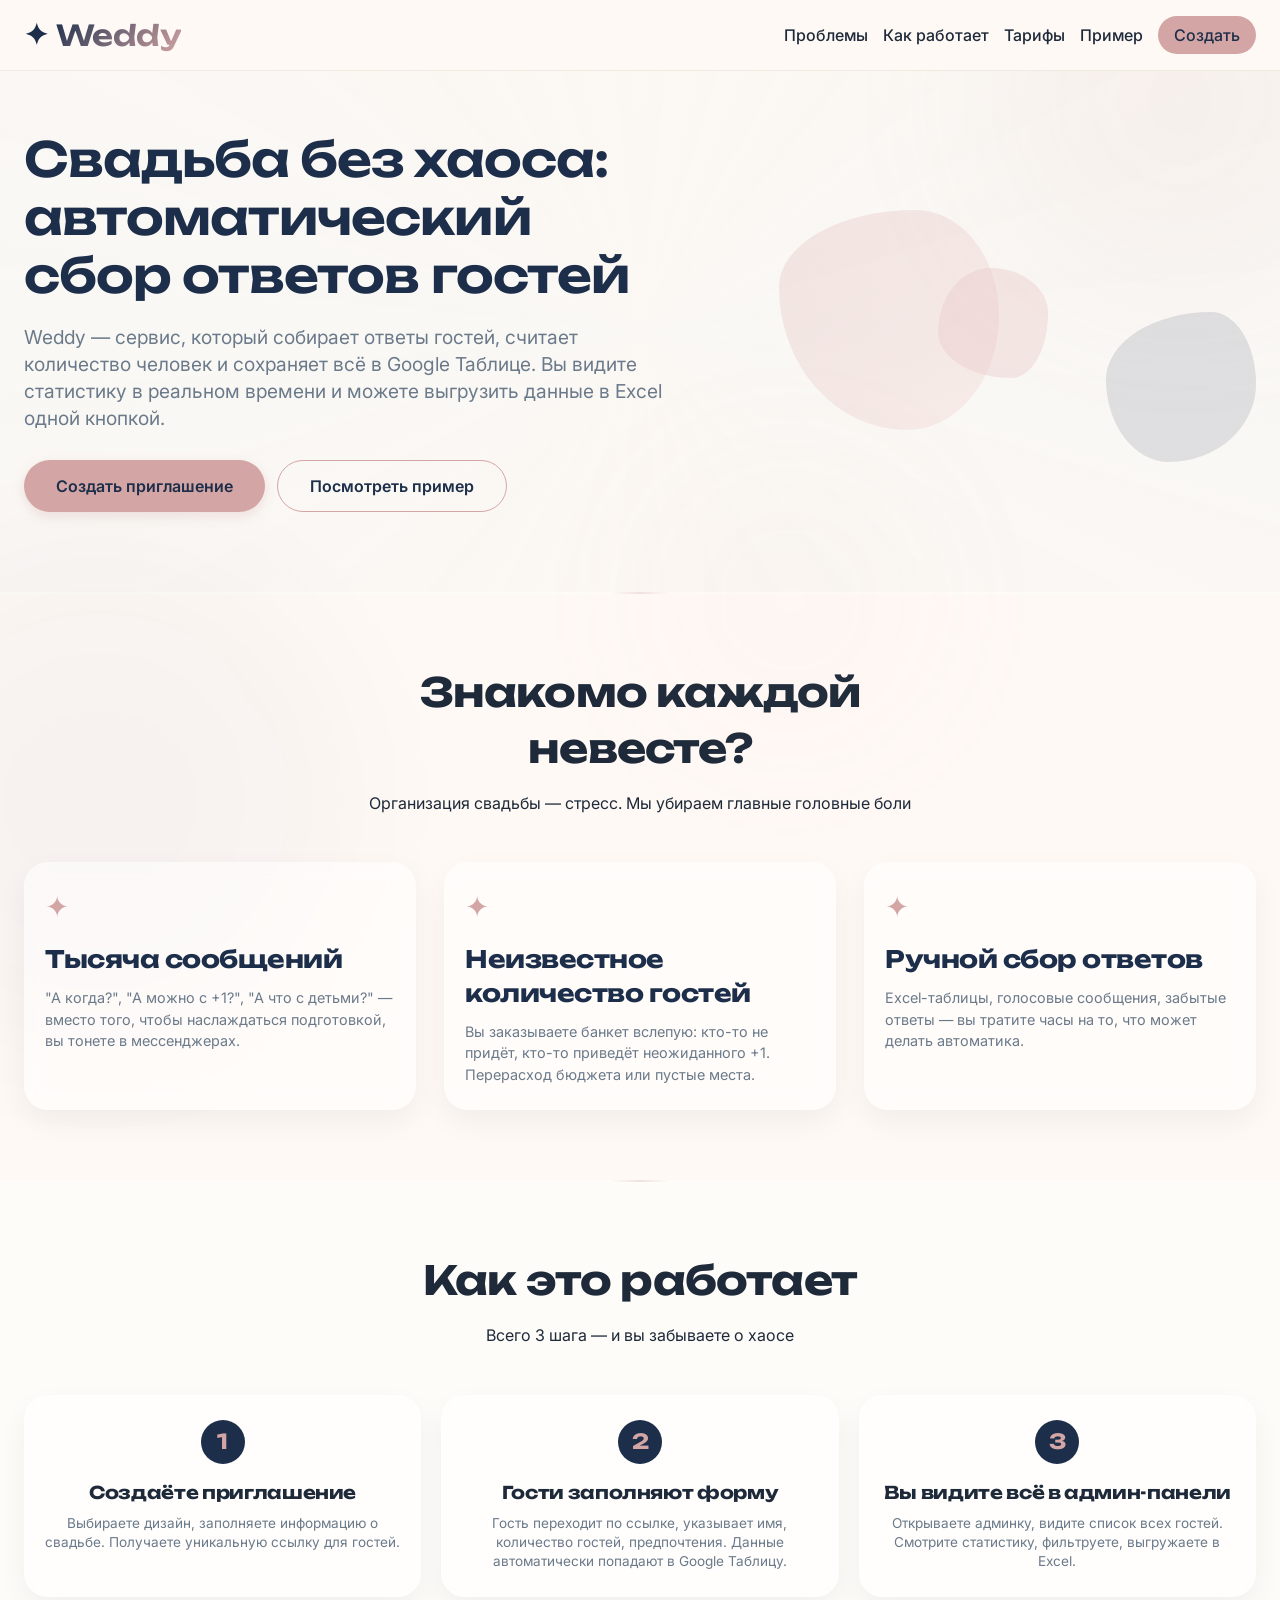
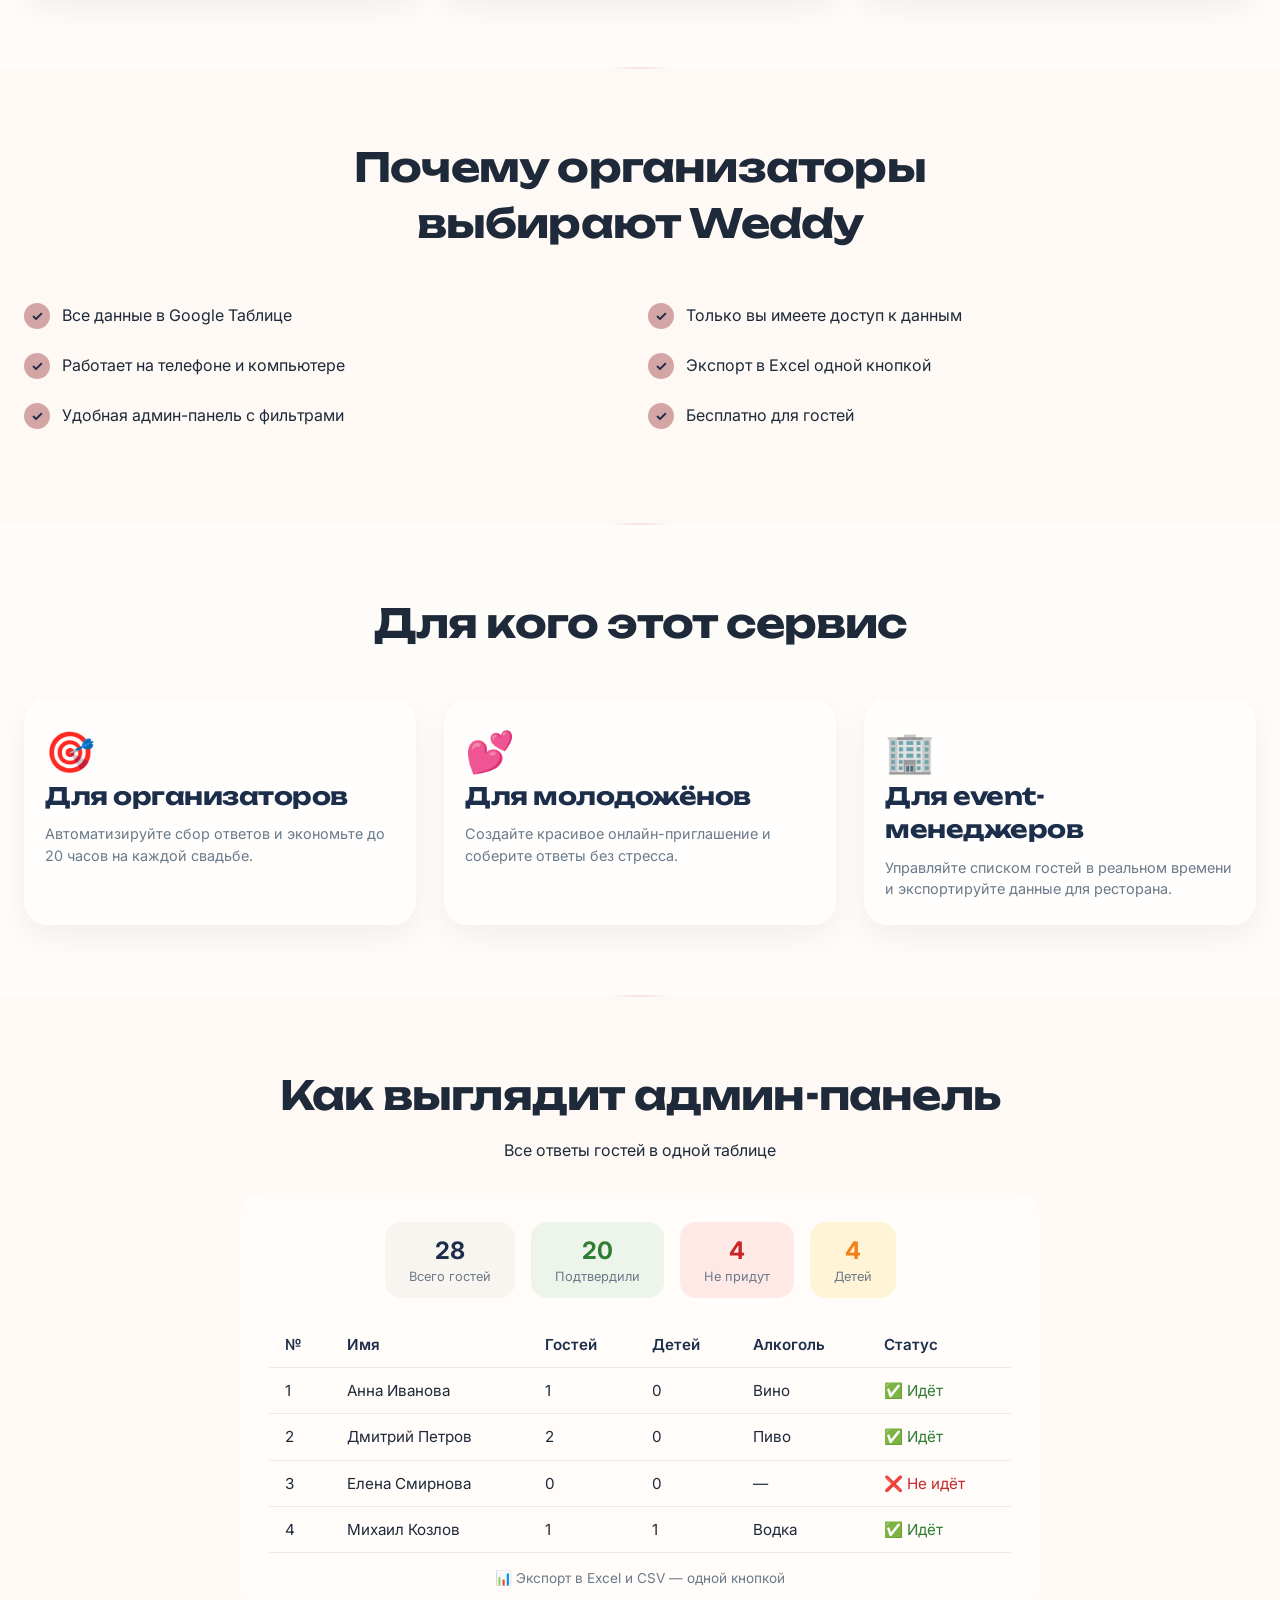
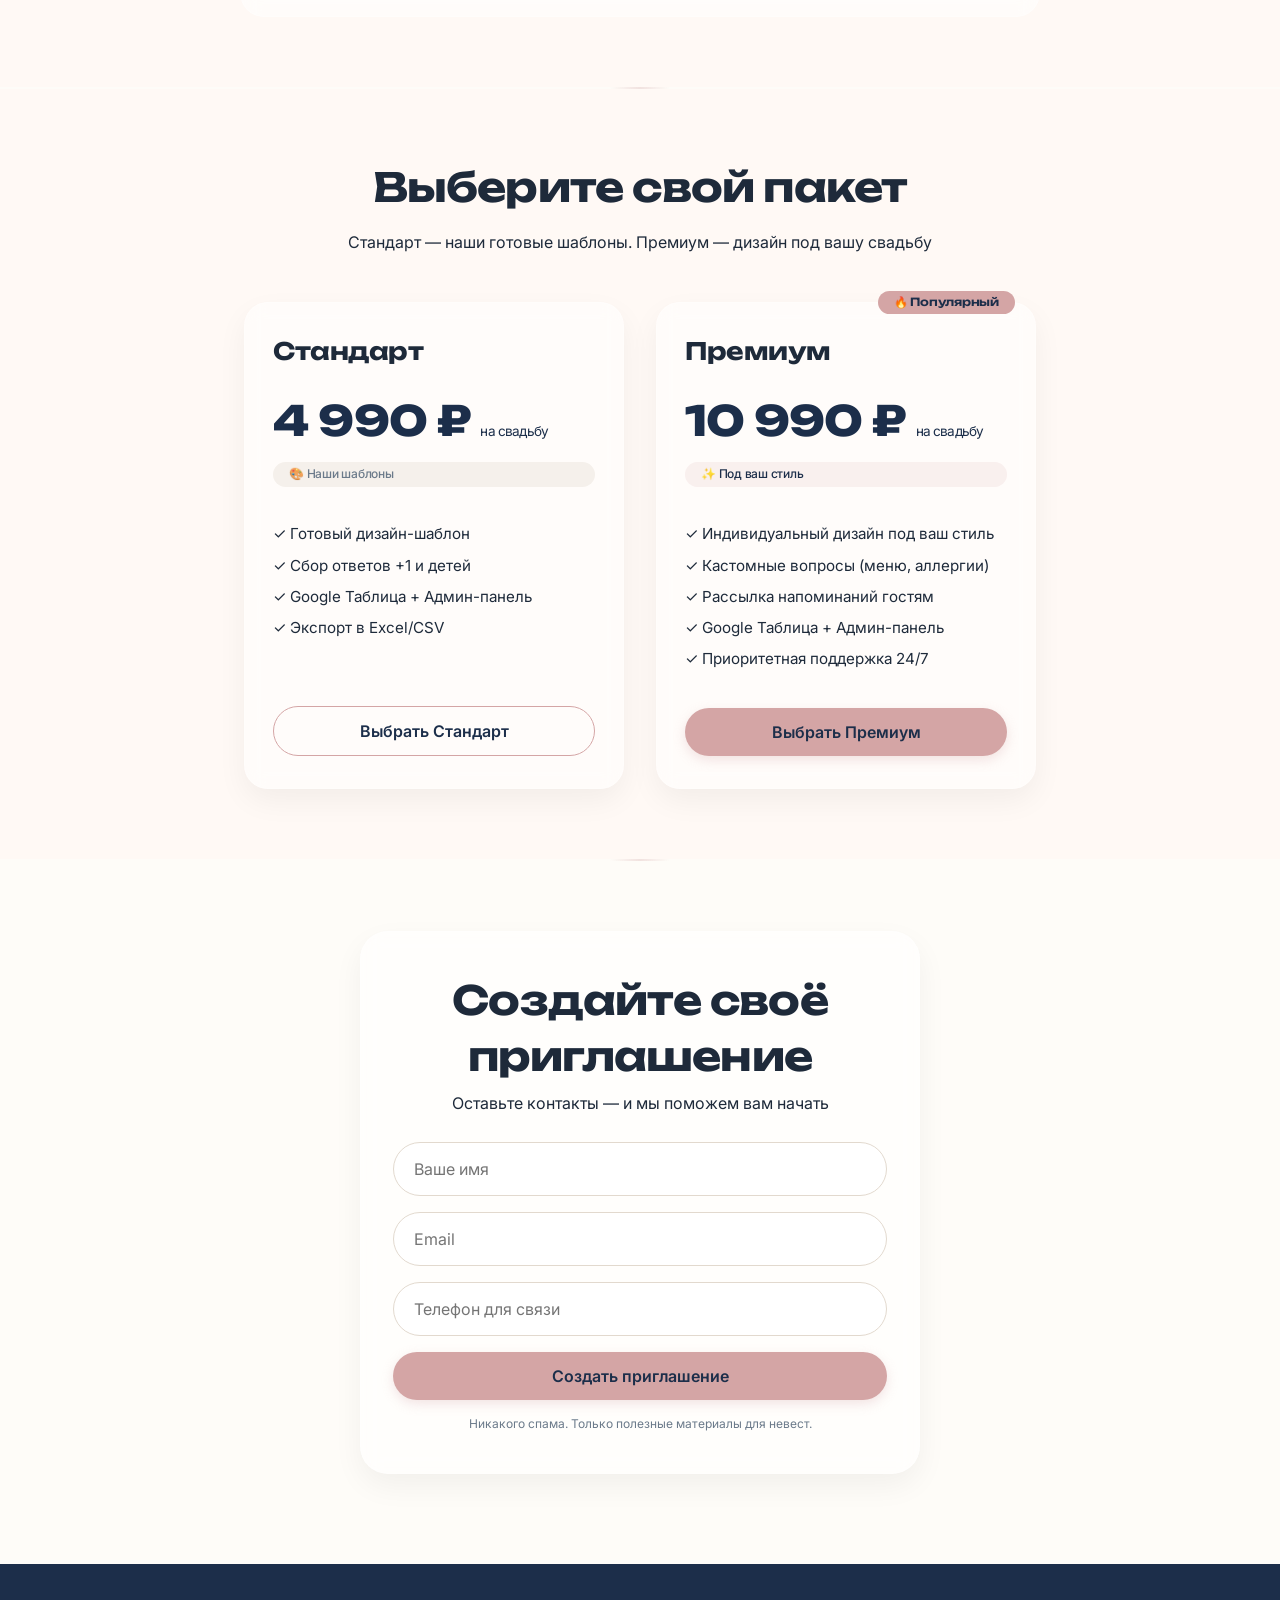
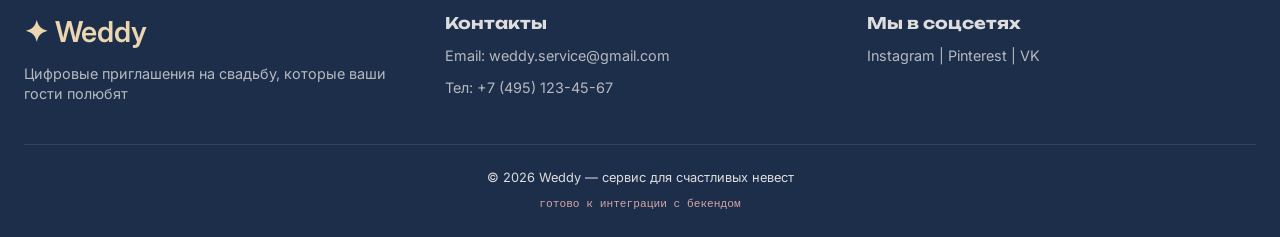
==== index.html @ e75d22e0 "Полное обновление: дизайн с эффектом стекла, акцентные пятна, анимированный градиент, разделители, п" ====
<!DOCTYPE html>
<html lang="ru">
<head>
    <meta charset="UTF-8">
    <meta name="viewport" content="width=device-width, initial-scale=1.0, viewport-fit=cover">
    <title>Weddy — цифровые приглашения на свадьбу</title>
    <link href="https://fonts.googleapis.com/css2?family=Inter:opsz,wght@14..32,300;14..32,400;14..32,500;14..32,600;14..32,700&family=Unbounded:wght@200;300;400;500;600;700&display=swap" rel="stylesheet">
    <link rel="stylesheet" href="css/style.css">
</head>
<body>

    <!-- Акцентные цветовые пятна -->
    <div class="blob blob-1"></div>
    <div class="blob blob-2"></div>
    <div class="blob blob-3"></div>

    <nav class="navbar">
        <div class="container nav-container">
            <div class="logo">
                <span class="logo-icon">✦</span>
                <span class="logo-text">Weddy</span>
            </div>
            <div class="nav-links">
                <a href="#problem">Проблемы</a>
                <a href="#how-it-works">Как работает</a>
                <a href="#pricing">Тарифы</a>
                <a href="invitation.html">Пример</a>
                <a href="#demo" class="btn-small">Создать</a>
            </div>
        </div>
    </nav>

    <main>
        <!-- Hero блок -->
        <section class="hero">
            <div class="container hero-container">
                <div class="hero-content">
                    <h1>Свадьба без хаоса:<br>автоматический сбор ответов гостей</h1>
                    <p class="hero-subtitle">Weddy — сервис, который собирает ответы гостей, считает количество человек и сохраняет всё в Google Таблице. Вы видите статистику в реальном времени и можете выгрузить данные в Excel одной кнопкой.</p>
                    <div class="hero-buttons">
                        <a href="#demo" class="btn btn-primary">Создать приглашение</a>
                        <a href="invitation.html" class="btn btn-outline">Посмотреть пример</a>
                    </div>
                </div>
                <div class="hero-graphic">
                    <div class="abstract-shape"></div>
                    <div class="abstract-shape2"></div>
                    <div class="abstract-shape3"></div>
                </div>
            </div>
        </section>

        <!-- Разделитель -->
        <div class="section-divider"></div>

        <!-- Проблема -->
        <section id="problem" class="section section-bg-light">
            <div class="container">
                <div class="section-header">
                    <h2>Знакомо каждой невесте?</h2>
                    <p>Организация свадьбы — стресс. Мы убираем главные головные боли</p>
                </div>
                <div class="grid-3">
                    <div class="pain-card glass">
                        <div class="pain-icon"></div>
                        <h3>Тысяча сообщений</h3>
                        <p>"А когда?", "А можно с +1?", "А что с детьми?" — вместо того, чтобы наслаждаться подготовкой, вы тонете в мессенджерах.</p>
                    </div>
                    <div class="pain-card glass">
                        <div class="pain-icon"></div>
                        <h3>Неизвестное количество гостей</h3>
                        <p>Вы заказываете банкет вслепую: кто-то не придёт, кто-то приведёт неожиданного +1. Перерасход бюджета или пустые места.</p>
                    </div>
                    <div class="pain-card glass">
                        <div class="pain-icon"></div>
                        <h3>Ручной сбор ответов</h3>
                        <p>Excel-таблицы, голосовые сообщения, забытые ответы — вы тратите часы на то, что может делать автоматика.</p>
                    </div>
                </div>
            </div>
        </section>

        <!-- Разделитель -->
        <div class="section-divider"></div>

        <!-- Как работает -->
        <section id="how-it-works" class="section">
            <div class="container">
                <div class="section-header">
                    <h2>Как это работает</h2>
                    <p>Всего 3 шага — и вы забываете о хаосе</p>
                </div>
                <div class="steps">
                    <div class="step-item glass">
                        <div class="step-number">1</div>
                        <h3>Создаёте приглашение</h3>
                        <p>Выбираете дизайн, заполняете информацию о свадьбе. Получаете уникальную ссылку для гостей.</p>
                    </div>
                    <div class="step-item glass">
                        <div class="step-number">2</div>
                        <h3>Гости заполняют форму</h3>
                        <p>Гость переходит по ссылке, указывает имя, количество гостей, предпочтения. Данные автоматически попадают в Google Таблицу.</p>
                    </div>
                    <div class="step-item glass">
                        <div class="step-number">3</div>
                        <h3>Вы видите всё в админ-панели</h3>
                        <p>Открываете админку, видите список всех гостей. Смотрите статистику, фильтруете, выгружаете в Excel.</p>
                    </div>
                </div>
            </div>
        </section>

        <!-- Разделитель -->
        <div class="section-divider"></div>

        <!-- Преимущества -->
        <section class="section section-bg-light">
            <div class="container">
                <div class="section-header">
                    <h2>Почему организаторы выбирают Weddy</h2>
                </div>
                <div class="features-grid">
                    <div class="feature"><span class="check">✓</span> Все данные в Google Таблице</div>
                    <div class="feature"><span class="check">✓</span> Только вы имеете доступ к данным</div>
                    <div class="feature"><span class="check">✓</span> Работает на телефоне и компьютере</div>
                    <div class="feature"><span class="check">✓</span> Экспорт в Excel одной кнопкой</div>
                    <div class="feature"><span class="check">✓</span> Удобная админ-панель с фильтрами</div>
                    <div class="feature"><span class="check">✓</span> Бесплатно для гостей</div>
                </div>
            </div>
        </section>

        <!-- Разделитель -->
        <div class="section-divider"></div>

        <!-- Для кого -->
        <section class="section">
            <div class="container">
                <div class="section-header">
                    <h2>Для кого этот сервис</h2>
                </div>
                <div class="grid-3">
                    <div class="pain-card glass">
                        <div class="pain-icon" style="font-size:2.5rem;">🎯</div>
                        <h3>Для организаторов</h3>
                        <p>Автоматизируйте сбор ответов и экономьте до 20 часов на каждой свадьбе.</p>
                    </div>
                    <div class="pain-card glass">
                        <div class="pain-icon" style="font-size:2.5rem;">💕</div>
                        <h3>Для молодожёнов</h3>
                        <p>Создайте красивое онлайн-приглашение и соберите ответы без стресса.</p>
                    </div>
                    <div class="pain-card glass">
                        <div class="pain-icon" style="font-size:2.5rem;">🏢</div>
                        <h3>Для event-менеджеров</h3>
                        <p>Управляйте списком гостей в реальном времени и экспортируйте данные для ресторана.</p>
                    </div>
                </div>
            </div>
        </section>

        <!-- Разделитель -->
        <div class="section-divider"></div>

        <!-- Пример админ-панели -->
        <section class="section section-bg-light">
            <div class="container" style="text-align: center;">
                <h2>Как выглядит админ-панель</h2>
                <p class="section-subtitle">Все ответы гостей в одной таблице</p>
                <div class="stats-preview glass">
                    <div style="display: flex; flex-wrap: wrap; gap: 16px; justify-content: center; margin-bottom: 24px;">
                        <div style="background: #F8F5F0; padding: 12px 24px; border-radius: 16px;">
                            <div style="font-size: 1.5rem; font-weight: 700; color: #1C2E4A;">28</div>
                            <div style="font-size: 0.8rem; color: #6B7A8A;">Всего гостей</div>
                        </div>
                        <div style="background: rgba(76, 175, 80, 0.1); padding: 12px 24px; border-radius: 16px;">
                            <div style="font-size: 1.5rem; font-weight: 700; color: #2E7D32;">20</div>
                            <div style="font-size: 0.8rem; color: #6B7A8A;">Подтвердили</div>
                        </div>
                        <div style="background: rgba(244, 67, 54, 0.1); padding: 12px 24px; border-radius: 16px;">
                            <div style="font-size: 1.5rem; font-weight: 700; color: #C62828;">4</div>
                            <div style="font-size: 0.8rem; color: #6B7A8A;">Не придут</div>
                        </div>
                        <div style="background: rgba(255, 193, 7, 0.15); padding: 12px 24px; border-radius: 16px;">
                            <div style="font-size: 1.5rem; font-weight: 700; color: #F57F17;">4</div>
                            <div style="font-size: 0.8rem; color: #6B7A8A;">Детей</div>
                        </div>
                    </div>
                    <table class="stats-table">
                        <thead>
                            <tr><th>№</th><th>Имя</th><th>Гостей</th><th>Детей</th><th>Алкоголь</th><th>Статус</th></tr>
                        </thead>
                        <tbody>
                            <tr><td>1</td><td>Анна Иванова</td><td>1</td><td>0</td><td>Вино</td><td style="color:#2E7D32;">✅ Идёт</td></tr>
                            <tr><td>2</td><td>Дмитрий Петров</td><td>2</td><td>0</td><td>Пиво</td><td style="color:#2E7D32;">✅ Идёт</td></tr>
                            <tr><td>3</td><td>Елена Смирнова</td><td>0</td><td>0</td><td>—</td><td style="color:#C62828;">❌ Не идёт</td></tr>
                            <tr><td>4</td><td>Михаил Козлов</td><td>1</td><td>1</td><td>Водка</td><td style="color:#2E7D32;">✅ Идёт</td></tr>
                        </tbody>
                    </table>
                    <div style="margin-top: 16px; font-size: 0.85rem; color: var(--text-muted);">
                        📊 Экспорт в Excel и CSV — одной кнопкой
                    </div>
                </div>
            </div>
        </section>

        <!-- Разделитель -->
        <div class="section-divider"></div>

        <!-- Цены -->
        <section id="pricing" class="section section-bg-light">
            <div class="container">
                <div class="section-header">
                    <h2>Выберите свой пакет</h2>
                    <p>Стандарт — наши готовые шаблоны. Премиум — дизайн под вашу свадьбу</p>
                </div>
                <div class="pricing-grid">
                    <div class="pricing-card glass">
                        <h3>Стандарт</h3>
                        <div class="price">4 990 ₽ <small>на свадьбу</small></div>
                        <div class="package-badge">🎨 Наши шаблоны</div>
                        <ul class="pricing-list">
                            <li>✓ Готовый дизайн-шаблон</li>
                            <li>✓ Сбор ответов +1 и детей</li>
                            <li>✓ Google Таблица + Админ-панель</li>
                            <li>✓ Экспорт в Excel/CSV</li>
                        </ul>
                        <button class="btn btn-outline w-100 demo-single">Выбрать Стандарт</button>
                    </div>
                    <div class="pricing-card popular glass">
                        <div class="popular-badge">🔥 Популярный</div>
                        <h3>Премиум</h3>
                        <div class="price">10 990 ₽ <small>на свадьбу</small></div>
                        <div class="package-badge">✨ Под ваш стиль</div>
                        <ul class="pricing-list">
                            <li>✓ Индивидуальный дизайн под ваш стиль</li>
                            <li>✓ Кастомные вопросы (меню, аллергии)</li>
                            <li>✓ Рассылка напоминаний гостям</li>
                            <li>✓ Google Таблица + Админ-панель</li>
                            <li>✓ Приоритетная поддержка 24/7</li>
                        </ul>
                        <button class="btn btn-primary w-100 demo-subscription">Выбрать Премиум</button>
                    </div>
                </div>
            </div>
        </section>

        <!-- Разделитель -->
        <div class="section-divider"></div>

        <!-- Форма захвата -->
        <section id="demo" class="section">
            <div class="container">
                <div class="form-card glass">
                    <h2 style="text-align: center; margin-bottom: 8px;">Создайте своё приглашение</h2>
                    <p style="text-align: center; margin-bottom: 28px;">Оставьте контакты — и мы поможем вам начать</p>
                    <form id="leadForm">
                        <div class="input-group">
                            <input type="text" id="name" placeholder="Ваше имя" required>
                        </div>
                        <div class="input-group">
                            <input type="email" id="email" placeholder="Email" required>
                        </div>
                        <div class="input-group">
                            <input type="tel" id="phone" placeholder="Телефон для связи">
                        </div>
                        <button type="submit" class="btn btn-primary w-100">Создать приглашение</button>
                        <p style="font-size: 12px; text-align: center; margin-top: 16px; color: #6B7A8A;">Никакого спама. Только полезные материалы для невест.</p>
                    </form>
                </div>
            </div>
        </section>
    </main>

    <footer>
        <div class="container">
            <div class="footer-grid">
                <div class="footer-brand">
                    <div class="logo" style="color: #EBD6B0;">✦ Weddy</div>
                    <p>Цифровые приглашения на свадьбу, которые ваши гости полюбят</p>
                </div>
                <div class="footer-contacts">
                    <h4>Контакты</h4>
                    <p>Email: weddy.service@gmail.com</p>
                    <p>Тел: +7 (495) 123-45-67</p>
                </div>
                <div class="footer-social">
                    <h4>Мы в соцсетях</h4>
                    <p>Instagram | Pinterest | VK</p>
                </div>
            </div>
            <div class="footer-bottom">
                <p>© 2026 Weddy — сервис для счастливых невест</p>
                <p class="dev-note">готово к интеграции с бекендом</p>
            </div>
        </div>
    </footer>

    <script src="js/script.js"></script>
</body>
</html>
---- css/style.css ----
* {
    margin: 0;
    padding: 0;
    box-sizing: border-box;
}

body {
    font-family: 'Inter', sans-serif;
    background-color: #FEFCF8;
    color: #1E2A3A;
    line-height: 1.4;
    scroll-behavior: smooth;
}

:root {
    --deep-navy: #1C2E4A;
    --rose-gold: #D4A5A5;
    --sand-bg: #FFF9F5;
    --text-muted: #6B7A8A;
    --white: #FFFFFF;
    --shadow-sm: 0 12px 30px rgba(0, 0, 0, 0.05);
    --shadow-hover: 0 20px 35px -12px rgba(0, 0, 0, 0.1);
    --card-radius: 24px;
}

.container {
    max-width: 1280px;
    margin: 0 auto;
    padding: 0 20px;
}

@media (min-width: 768px) {
    .container {
        padding: 0 24px;
    }
}

h1, h2, h3, .logo-text, .step-number, .pain-card h3, .step-item h3, .pricing-card h3, .price, .popular-badge, .package-badge {
    font-family: 'Unbounded', sans-serif;
    letter-spacing: -0.02em;
}

h1 {
    font-weight: 600;
    font-size: 1.8rem;
    line-height: 1.3;
    margin-bottom: 20px;
    color: var(--deep-navy);
}

h2 {
    font-size: 1.6rem;
    margin-bottom: 1rem;
    font-family: 'Unbounded', sans-serif;
}

@media (min-width: 768px) {
    h1 {
        font-size: 3rem;
        line-height: 1.2;
    }
    h2 {
        font-size: 2.5rem;
    }
}

.section {
    padding: 50px 0;
}

@media (min-width: 768px) {
    .section {
        padding: 70px 0;
    }
}

.section-bg-light {
    background-color: var(--sand-bg);
}

.section-header {
    text-align: center;
    max-width: 680px;
    margin: 0 auto 32px;
    padding: 0 16px;
}

@media (min-width: 768px) {
    .section-header {
        margin: 0 auto 48px;
    }
}

.btn {
    display: inline-flex;
    align-items: center;
    justify-content: center;
    padding: 12px 24px;
    border-radius: 60px;
    font-weight: 600;
    font-size: 0.9rem;
    transition: all 0.25s ease;
    cursor: pointer;
    border: none;
    text-decoration: none;
    font-family: 'Inter', sans-serif;
    width: 100%;
}

@media (min-width: 480px) {
    .btn {
        width: auto;
        padding: 14px 32px;
        font-size: 1rem;
    }
}

.btn-primary {
    background-color: var(--rose-gold);
    color: var(--deep-navy);
    box-shadow: 0 4px 12px rgba(212, 165, 165, 0.3);
}

.btn-primary:hover {
    background-color: #C48E8E;
    transform: translateY(-2px);
    color: white;
    box-shadow: 0 8px 20px rgba(212, 165, 165, 0.35);
}

.btn-outline {
    background-color: transparent;
    border: 1.5px solid var(--rose-gold);
    color: var(--deep-navy);
}

.btn-outline:hover {
    background-color: rgba(212, 165, 165, 0.08);
    transform: translateY(-2px);
}

.w-100 {
    width: 100%;
    justify-content: center;
}

.navbar {
    padding: 15px 0;
    background: rgba(255, 249, 245, 0.98);
    backdrop-filter: blur(10px);
    position: sticky;
    top: 0;
    z-index: 100;
    border-bottom: 1px solid #F0E9DF;
}

.nav-container {
    display: flex;
    justify-content: space-between;
    align-items: center;
    flex-wrap: wrap;
}

.logo {
    display: flex;
    align-items: center;
    gap: 8px;
    font-size: 1.4rem;
    font-weight: 600;
    color: var(--deep-navy);
}

@media (min-width: 768px) {
    .logo {
        font-size: 1.8rem;
    }
}

.logo-icon {
    font-size: 1.4rem;
}

@media (min-width: 768px) {
    .logo-icon {
        font-size: 1.8rem;
    }
}

.logo-text {
    background: linear-gradient(135deg, var(--deep-navy) 0%, var(--rose-gold) 100%);
    background-clip: text;
    -webkit-background-clip: text;
    color: transparent;
    font-family: 'Unbounded', sans-serif;
}

.nav-links {
    display: flex;
    gap: 15px;
    align-items: center;
}

@media (max-width: 768px) {
    .nav-links {
        gap: 10px;
    }
    .nav-links a:not(.btn-small) {
        display: none;
    }
}

.nav-links a {
    text-decoration: none;
    color: var(--text-dark);
    font-weight: 500;
    font-family: 'Inter', sans-serif;
    font-size: 0.9rem;
    transition: color 0.2s;
}

@media (min-width: 768px) {
    .nav-links a {
        font-size: 1rem;
    }
}

.nav-links a:hover {
    color: var(--rose-gold);
}

.btn-small {
    background: var(--rose-gold);
    color: var(--deep-navy) !important;
    padding: 8px 16px;
    border-radius: 40px;
    font-weight: 600;
    font-size: 0.85rem;
    white-space: nowrap;
}

.hero {
    padding: 40px 0 50px;
    overflow: hidden;
    position: relative;
}

@media (min-width: 768px) {
    .hero {
        padding: 60px 0 80px;
    }
}

.hero::before {
    content: '';
    position: absolute;
    top: 0;
    left: 0;
    right: 0;
    bottom: 0;
    background: radial-gradient(circle at 20% 50%, rgba(212, 165, 165, 0.08) 0%, transparent 50%);
    pointer-events: none;
}

.hero-container {
    display: flex;
    flex-direction: column;
    align-items: center;
    gap: 40px;
    position: relative;
    z-index: 2;
}

@media (min-width: 768px) {
    .hero-container {
        flex-direction: row;
    }
}

.hero-content {
    flex: 1;
    min-width: 280px;
    text-align: center;
}

@media (min-width: 768px) {
    .hero-content {
        text-align: left;
    }
}

.hero-subtitle {
    font-size: 1rem;
    color: var(--text-muted);
    margin-bottom: 28px;
    font-family: 'Inter', sans-serif;
}

@media (min-width: 768px) {
    .hero-subtitle {
        font-size: 1.2rem;
    }
}

.hero-buttons {
    display: flex;
    gap: 12px;
    flex-direction: column;
}

@media (min-width: 480px) {
    .hero-buttons {
        flex-direction: row;
        justify-content: center;
    }
}

@media (min-width: 768px) {
    .hero-buttons {
        justify-content: flex-start;
    }
}

.hero-graphic {
    flex: 0.8;
    position: relative;
    min-height: 200px;
    display: flex;
    justify-content: center;
}

@media (min-width: 768px) {
    .hero-graphic {
        min-height: 280px;
    }
}

.abstract-shape, .abstract-shape2, .abstract-shape3 {
    position: absolute;
    border-radius: 62% 38% 42% 58% / 35% 48% 52% 65%;
    opacity: 0.25;
}

.abstract-shape {
    width: 150px;
    height: 150px;
    background: linear-gradient(135deg, var(--rose-gold), #F0C4C4);
    top: 10%;
    left: 10%;
    animation: float 7s infinite;
}

@media (min-width: 768px) {
    .abstract-shape {
        width: 220px;
        height: 220px;
    }
}

.abstract-shape2 {
    width: 100px;
    height: 100px;
    background: var(--deep-navy);
    opacity: 0.12;
    bottom: 0;
    right: 0;
    border-radius: 70% 30% 58% 42% / 45% 48% 52% 55%;
    animation: float 9s infinite reverse;
}

@media (min-width: 768px) {
    .abstract-shape2 {
        width: 150px;
        height: 150px;
    }
}

.abstract-shape3 {
    width: 80px;
    height: 80px;
    background: #E8C9C9;
    opacity: 0.4;
    bottom: 30%;
    left: 40%;
    border-radius: 48% 52% 33% 67% / 58% 41% 59% 42%;
}

@media (min-width: 768px) {
    .abstract-shape3 {
        width: 110px;
        height: 110px;
    }
}

@keyframes float {
    0% {
        transform: translateY(0px) rotate(0deg);
    }
    50% {
        transform: translateY(-15px) rotate(3deg);
    }
    100% {
        transform: translateY(0px) rotate(0deg);
    }
}

.grid-3 {
    display: grid;
    grid-template-columns: 1fr;
    gap: 20px;
    padding: 0 16px;
}

@media (min-width: 768px) {
    .grid-3 {
        grid-template-columns: repeat(3, 1fr);
        gap: 28px;
        padding: 0;
    }
}

.pain-card {
    background: var(--white);
    padding: 24px 20px;
    border-radius: var(--card-radius);
    box-shadow: var(--shadow-sm);
    border: 1px solid #F0EBE2;
    transition: transform 0.3s ease, box-shadow 0.3s ease;
}

.pain-card:hover {
    transform: translateY(-5px);
    box-shadow: var(--shadow-hover);
}

.pain-icon {
    height: 40px;
    margin-bottom: 16px;
}

.pain-icon::before {
    content: "✦";
    font-size: 1.8rem;
    color: var(--rose-gold);
    display: block;
}

.pain-icon[style*="font-size"]::before {
    content: none;
}

.pain-card h3 {
    font-size: 1.3rem;
    margin-bottom: 10px;
    color: var(--deep-navy);
}

@media (min-width: 768px) {
    .pain-card h3 {
        font-size: 1.5rem;
    }
}

.pain-card p {
    color: var(--text-muted);
    line-height: 1.5;
    font-size: 0.9rem;
}

.steps {
    display: flex;
    flex-direction: column;
    gap: 20px;
    padding: 0 16px;
}

@media (min-width: 640px) {
    .steps {
        flex-direction: row;
        flex-wrap: wrap;
    }
}

@media (min-width: 768px) {
    .steps {
        padding: 0;
    }
}

.step-item {
    flex: 1;
    background: var(--white);
    border-radius: var(--card-radius);
    padding: 24px 16px;
    text-align: center;
    box-shadow: var(--shadow-sm);
    border: 1px solid #F0EBE2;
    transition: transform 0.3s ease, box-shadow 0.3s ease;
}

.step-item:hover {
    transform: translateY(-5px);
    box-shadow: var(--shadow-hover);
}

.step-number {
    background: var(--deep-navy);
    color: var(--rose-gold);
    width: 44px;
    height: 44px;
    font-size: 1.3rem;
    font-weight: 700;
    border-radius: 60px;
    display: flex;
    align-items: center;
    justify-content: center;
    margin: 0 auto 16px;
}

.step-item h3 {
    margin-bottom: 10px;
    font-size: 1.1rem;
}

.step-item p {
    color: var(--text-muted);
    font-size: 0.85rem;
}

.features-grid {
    display: grid;
    grid-template-columns: 1fr;
    gap: 16px;
    margin: 32px 0 20px;
    padding: 0 16px;
}

@media (min-width: 480px) {
    .features-grid {
        grid-template-columns: repeat(2, 1fr);
        padding: 0;
    }
}

.feature {
    display: flex;
    align-items: center;
    gap: 12px;
    font-size: 0.9rem;
    font-family: 'Inter', sans-serif;
    padding: 4px 0;
}

@media (min-width: 768px) {
    .feature {
        font-size: 1rem;
    }
}

.check {
    background: var(--rose-gold);
    color: var(--deep-navy);
    width: 22px;
    height: 22px;
    border-radius: 30px;
    display: inline-flex;
    align-items: center;
    justify-content: center;
    font-weight: bold;
    font-size: 12px;
    flex-shrink: 0;
}

@media (min-width: 768px) {
    .check {
        width: 26px;
        height: 26px;
        font-size: 14px;
    }
}

.pricing-grid {
    display: flex;
    flex-direction: column;
    gap: 40px;
    align-items: center;
    justify-content: center;
    padding: 0 16px;
}

@media (min-width: 768px) {
    .pricing-grid {
        flex-direction: row;
        align-items: stretch;
        justify-content: center;
        gap: 32px;
        padding: 0;
    }
}

.pricing-card {
    background: var(--white);
    border-radius: var(--card-radius);
    padding: 28px 24px;
    flex: 1;
    min-width: 280px;
    max-width: 420px;
    width: 100%;
    box-shadow: var(--shadow-sm);
    border: 1px solid #EFE7DD;
    position: relative;
    transition: transform 0.3s ease, box-shadow 0.3s ease;
    display: flex;
    flex-direction: column;
}

@media (min-width: 640px) {
    .pricing-card {
        padding: 32px 28px;
        min-width: 300px;
    }
}

@media (min-width: 768px) {
    .pricing-card {
        max-width: 380px;
        min-width: 320px;
        margin: 0;
    }
}

.pricing-card:hover {
    transform: translateY(-5px);
    box-shadow: var(--shadow-hover);
}

.pricing-card.popular {
    border-top: 5px solid var(--rose-gold);
    background: #FFFCF8;
}

@media (min-width: 768px) {
    .pricing-card.popular {
        transform: scale(1.02);
        margin: 0;
    }
    .pricing-card.popular:hover {
        transform: scale(1.02) translateY(-5px);
    }
}

.popular-badge {
    position: absolute;
    top: -12px;
    right: 20px;
    background: var(--rose-gold);
    color: var(--deep-navy);
    padding: 4px 16px;
    border-radius: 40px;
    font-size: 0.7rem;
    font-weight: 600;
}

@media (max-width: 640px) {
    .popular-badge {
        right: 16px;
        top: -10px;
        padding: 3px 12px;
        font-size: 0.65rem;
    }
}

.package-badge {
    display: inline-block;
    background: #F5F0EB;
    color: #6B7A8A;
    padding: 4px 16px;
    border-radius: 40px;
    font-size: 0.75rem;
    font-weight: 500;
    margin: 4px 0 16px;
    font-family: 'Inter', sans-serif;
}

.pricing-card.popular .package-badge {
    background: rgba(212, 165, 165, 0.15);
    color: #1C2E4A;
}

.pricing-card h3 {
    font-family: 'Unbounded', sans-serif;
    font-size: 1.3rem;
    margin-bottom: 8px;
}

@media (min-width: 768px) {
    .pricing-card h3 {
        font-size: 1.5rem;
    }
}

.price {
    font-size: 2.2rem;
    font-weight: 800;
    color: var(--deep-navy);
    margin: 16px 0 8px;
    font-family: 'Unbounded', sans-serif;
}

@media (min-width: 768px) {
    .price {
        font-size: 2.6rem;
    }
}

.price small {
    font-size: 0.85rem;
    font-weight: 400;
    font-family: 'Inter', sans-serif;
}

.pricing-list {
    list-style: none;
    margin: 20px 0 28px;
    flex: 1;
}

.pricing-list li {
    margin-bottom: 10px;
    display: flex;
    align-items: center;
    gap: 8px;
    font-size: 0.85rem;
}

@media (min-width: 768px) {
    .pricing-list li {
        font-size: 0.95rem;
    }
}

.pricing-card .btn {
    margin-top: auto;
}

.stats-preview {
    background: white;
    border-radius: 24px;
    padding: 20px;
    max-width: 100%;
    margin: 32px auto 0;
    border: 1px solid #EDE5DA;
    overflow-x: auto;
}

@media (min-width: 640px) {
    .stats-preview {
        padding: 28px;
        max-width: 800px;
    }
}

.stats-table {
    width: 100%;
    border-collapse: collapse;
    min-width: 400px;
}

.stats-table th,
.stats-table td {
    text-align: left;
    padding: 10px 12px;
    border-bottom: 1px solid #F0E9DF;
    font-size: 0.85rem;
}

@media (min-width: 640px) {
    .stats-table th,
    .stats-table td {
        padding: 12px 16px;
        font-size: 0.95rem;
    }
}

.stats-table th {
    font-weight: 600;
    color: var(--deep-navy);
    font-family: 'Inter', sans-serif;
}

.stats-table td {
    font-family: 'Inter', sans-serif;
}

.form-card {
    background: var(--white);
    border-radius: 28px;
    padding: 28px 20px;
    box-shadow: var(--shadow-sm);
    max-width: 100%;
    margin: 0 auto;
    border: 1px solid #F1EBE2;
}

@media (min-width: 640px) {
    .form-card {
        padding: 40px 32px;
        max-width: 560px;
    }
}

.input-group {
    margin-bottom: 16px;
}

input {
    width: 100%;
    padding: 14px 18px;
    border-radius: 60px;
    border: 1px solid #E2D9CE;
    font-size: 0.9rem;
    font-family: 'Inter', sans-serif;
    transition: border-color 0.2s, box-shadow 0.2s;
}

@media (min-width: 768px) {
    input {
        padding: 16px 20px;
        font-size: 1rem;
    }
}

input:focus {
    outline: none;
    border-color: var(--rose-gold);
    box-shadow: 0 0 0 3px rgba(212, 165, 165, 0.15);
}

footer {
    background-color: var(--deep-navy);
    color: #dddddd;
    padding: 40px 0 24px;
    margin-top: 20px;
}

@media (min-width: 768px) {
    footer {
        padding: 48px 0 24px;
    }
}

.footer-grid {
    display: grid;
    grid-template-columns: 1fr;
    gap: 28px;
    margin-bottom: 32px;
    text-align: center;
}

@media (min-width: 768px) {
    .footer-grid {
        grid-template-columns: repeat(3, 1fr);
        text-align: left;
        gap: 32px;
        margin-bottom: 40px;
    }
}

.footer-brand p,
.footer-contacts p,
.footer-social p {
    margin-top: 10px;
    opacity: 0.8;
    font-size: 0.85rem;
}

@media (min-width: 768px) {
    .footer-brand p,
    .footer-contacts p,
    .footer-social p {
        margin-top: 12px;
        font-size: 0.9rem;
    }
}

.footer-contacts h4,
.footer-social h4 {
    font-family: 'Unbounded', sans-serif;
    font-size: 1rem;
    margin-bottom: 12px;
}

.footer-bottom {
    border-top: 1px solid rgba(255, 255, 255, 0.1);
    padding-top: 20px;
    text-align: center;
    font-size: 0.75rem;
}

@media (min-width: 768px) {
    .footer-bottom {
        padding-top: 24px;
        font-size: 0.8rem;
    }
}

.dev-note {
    margin-top: 10px;
    color: var(--rose-gold);
    font-family: monospace;
    font-size: 0.65rem;
}

@media (min-width: 768px) {
    .dev-note {
        font-size: 0.7rem;
    }
}

@media (max-width: 480px) {
    .section-header h2 {
        font-size: 1.4rem;
    }
    .price {
        font-size: 2rem;
    }
    .hero-buttons .btn {
        font-size: 0.85rem;
        padding: 10px 20px;
    }
    .pricing-card {
        max-width: 100%;
    }
}

.hidden {
    opacity: 0;
    transform: translateY(40px) scale(0.95);
    transition: all 0.8s cubic-bezier(0.25, 0.46, 0.45, 0.94);
}

.visible {
    opacity: 1 !important;
    transform: translateY(0) scale(1) !important;
}

.pain-card:nth-child(1) { transition-delay: 0.05s; }
.pain-card:nth-child(2) { transition-delay: 0.1s; }
.pain-card:nth-child(3) { transition-delay: 0.15s; }

.step-item:nth-child(1) { transition-delay: 0.05s; }
.step-item:nth-child(2) { transition-delay: 0.1s; }
.step-item:nth-child(3) { transition-delay: 0.15s; }

.feature:nth-child(1) { transition-delay: 0.03s; }
.feature:nth-child(2) { transition-delay: 0.06s; }
.feature:nth-child(3) { transition-delay: 0.09s; }
.feature:nth-child(4) { transition-delay: 0.12s; }
.feature:nth-child(5) { transition-delay: 0.15s; }
.feature:nth-child(6) { transition-delay: 0.18s; }

.pricing-card:nth-child(1) { transition-delay: 0.1s; }
.pricing-card:nth-child(2) { transition-delay: 0.2s; }

.pricing-card.visible {
    transform: translateY(0) scale(1) rotate(0deg) !important;
}

.pricing-card.hidden {
    transform: translateY(60px) scale(0.9) rotate(-1deg);
}

/* =====================================================
   АКЦЕНТНЫЕ ЦВЕТОВЫЕ ПЯТНА (BLOBS)
   ===================================================== */

.blob {
    position: fixed;
    border-radius: 50%;
    filter: blur(80px);
    pointer-events: none;
    z-index: 0;
    opacity: 0.4;
    animation: blobFloat 15s ease-in-out infinite;
}

.blob-1 {
    width: 400px;
    height: 400px;
    top: -100px;
    right: -100px;
    background: rgba(212, 165, 165, 0.2);
    animation-delay: 0s;
}

.blob-2 {
    width: 500px;
    height: 500px;
    bottom: -150px;
    left: -150px;
    background: rgba(28, 46, 74, 0.08);
    animation-delay: -5s;
}

.blob-3 {
    width: 300px;
    height: 300px;
    top: 50%;
    left: 50%;
    transform: translate(-50%, -50%);
    background: rgba(212, 165, 165, 0.1);
    animation-delay: -10s;
}

@keyframes blobFloat {
    0%, 100% { transform: translate(0, 0) scale(1); }
    25% { transform: translate(30px, -40px) scale(1.1); }
    50% { transform: translate(-20px, 20px) scale(0.9); }
    75% { transform: translate(40px, 30px) scale(1.05); }
}

/* =====================================================
   РАЗДЕЛИТЕЛИ МЕЖДУ СЕКЦИЯМИ
   ===================================================== */

.section-divider {
    width: 60px;
    height: 2px;
    margin: 0 auto;
    background: linear-gradient(90deg, transparent, var(--rose-gold), transparent);
    opacity: 0.3;
    padding: 0;
}

/* =====================================================
   ЭФФЕКТ СТЕКЛА (GLASSMORPHISM)
   ===================================================== */

.glass {
    background: rgba(255, 255, 255, 0.6) !important;
    backdrop-filter: blur(10px);
    -webkit-backdrop-filter: blur(10px);
    border: 1px solid rgba(255, 255, 255, 0.3) !important;
}

.glass:hover {
    background: rgba(255, 255, 255, 0.8) !important;
}

/* Для тёмных секций — более прозрачное стекло */
.section-bg-light .glass {
    background: rgba(255, 255, 255, 0.5) !important;
}

/* =====================================================
   АНИМИРОВАННЫЙ ГРАДИЕНТ В HERO
   ===================================================== */

.hero {
    position: relative;
    overflow: hidden;
}

.hero::before {
    content: '';
    position: absolute;
    top: -50%;
    left: -50%;
    width: 200%;
    height: 200%;
    background: conic-gradient(
        from 0deg,
        rgba(212, 165, 165, 0.05) 0%,
        rgba(28, 46, 74, 0.02) 25%,
        rgba(212, 165, 165, 0.05) 50%,
        rgba(28, 46, 74, 0.02) 75%,
        rgba(212, 165, 165, 0.05) 100%
    );
    animation: heroGradient 20s linear infinite;
    pointer-events: none;
    z-index: 0;
}

.hero-container {
    position: relative;
    z-index: 2;
}

@keyframes heroGradient {
    0% { transform: rotate(0deg) scale(1); }
    50% { transform: rotate(180deg) scale(1.5); }
    100% { transform: rotate(360deg) scale(1); }
}
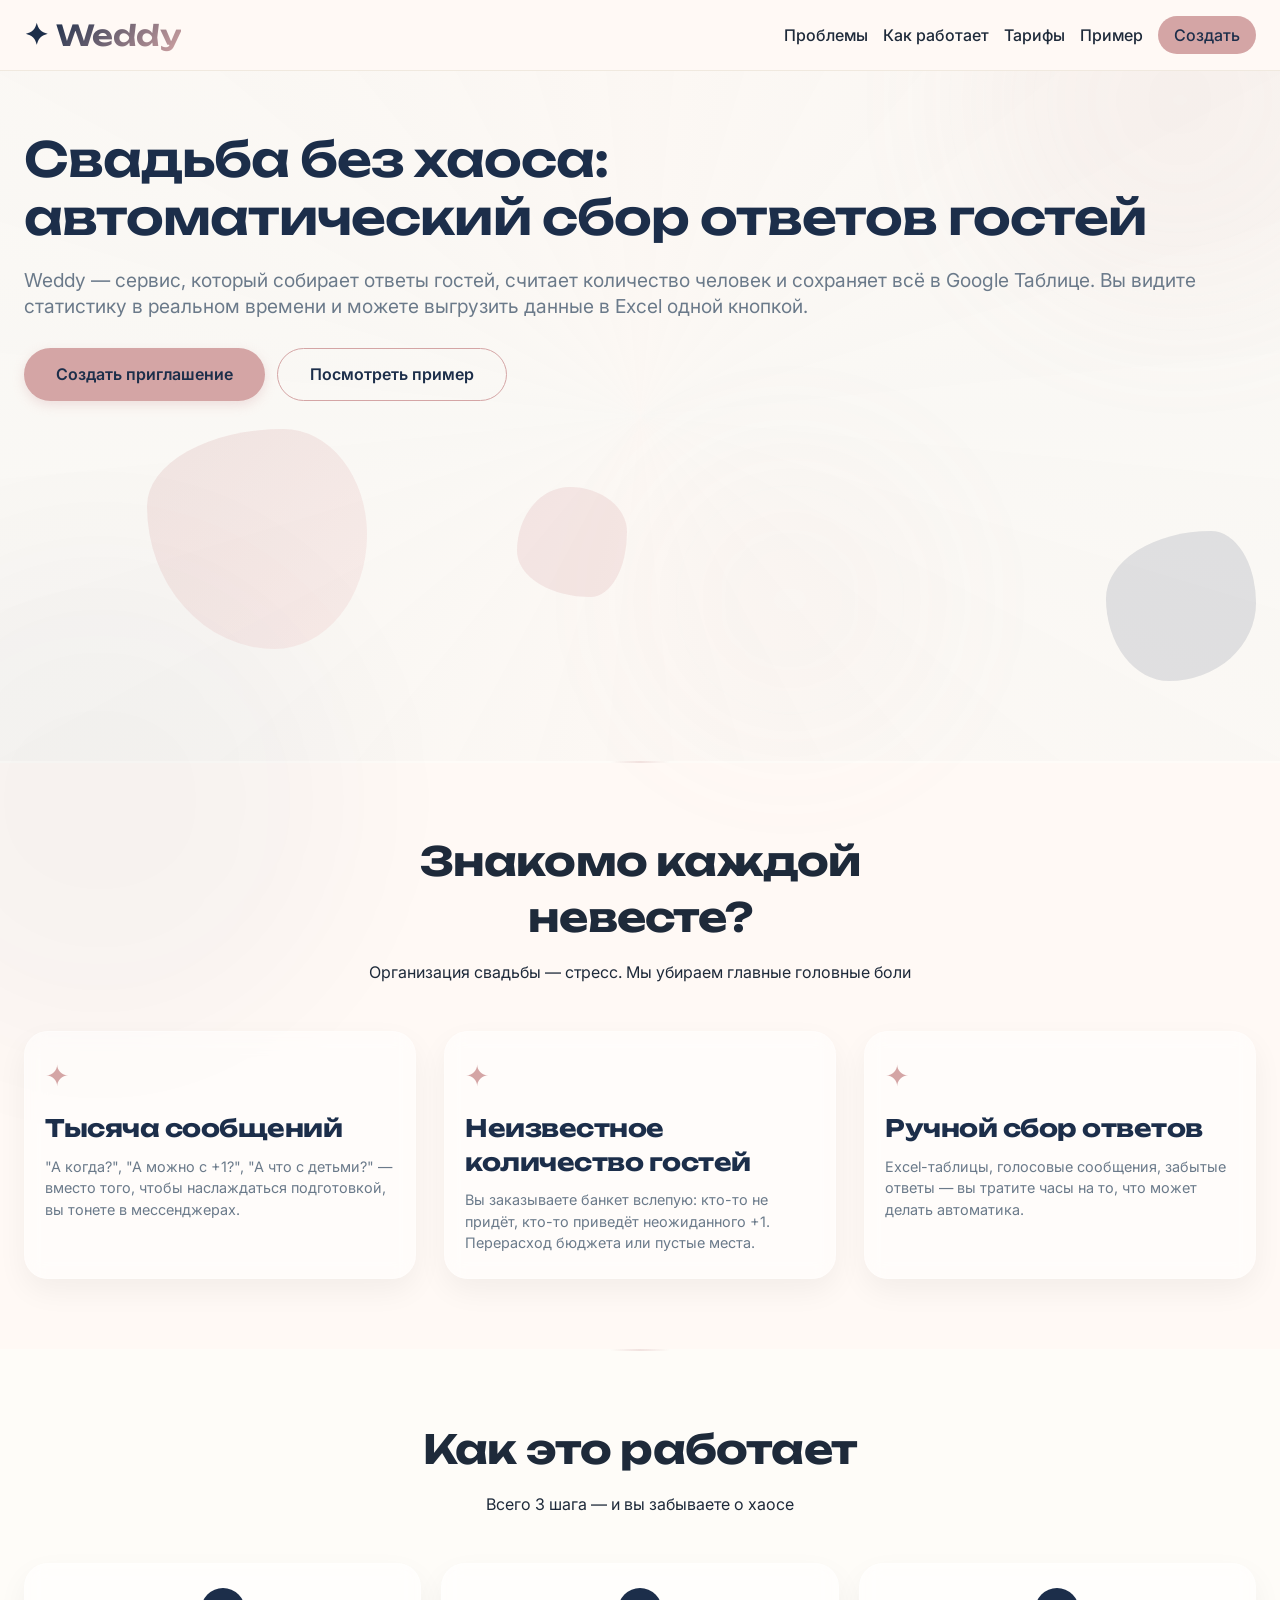
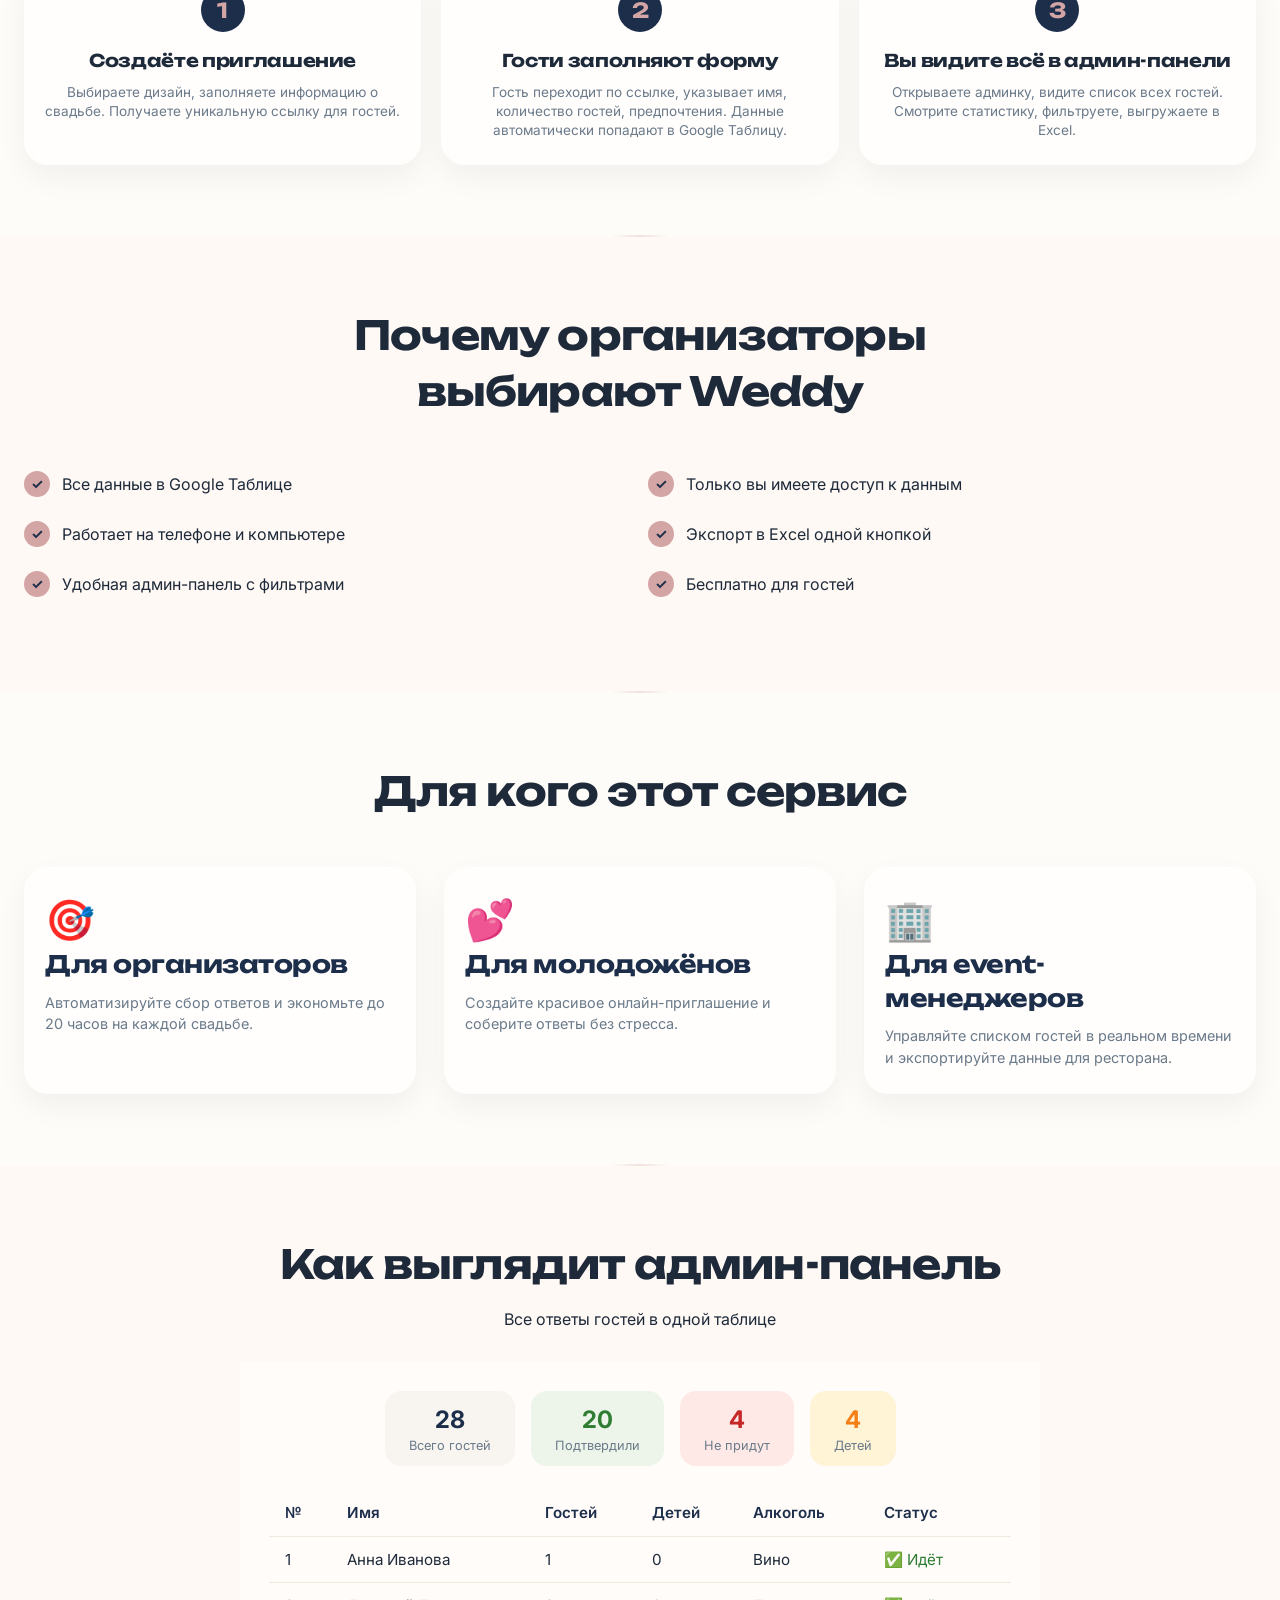
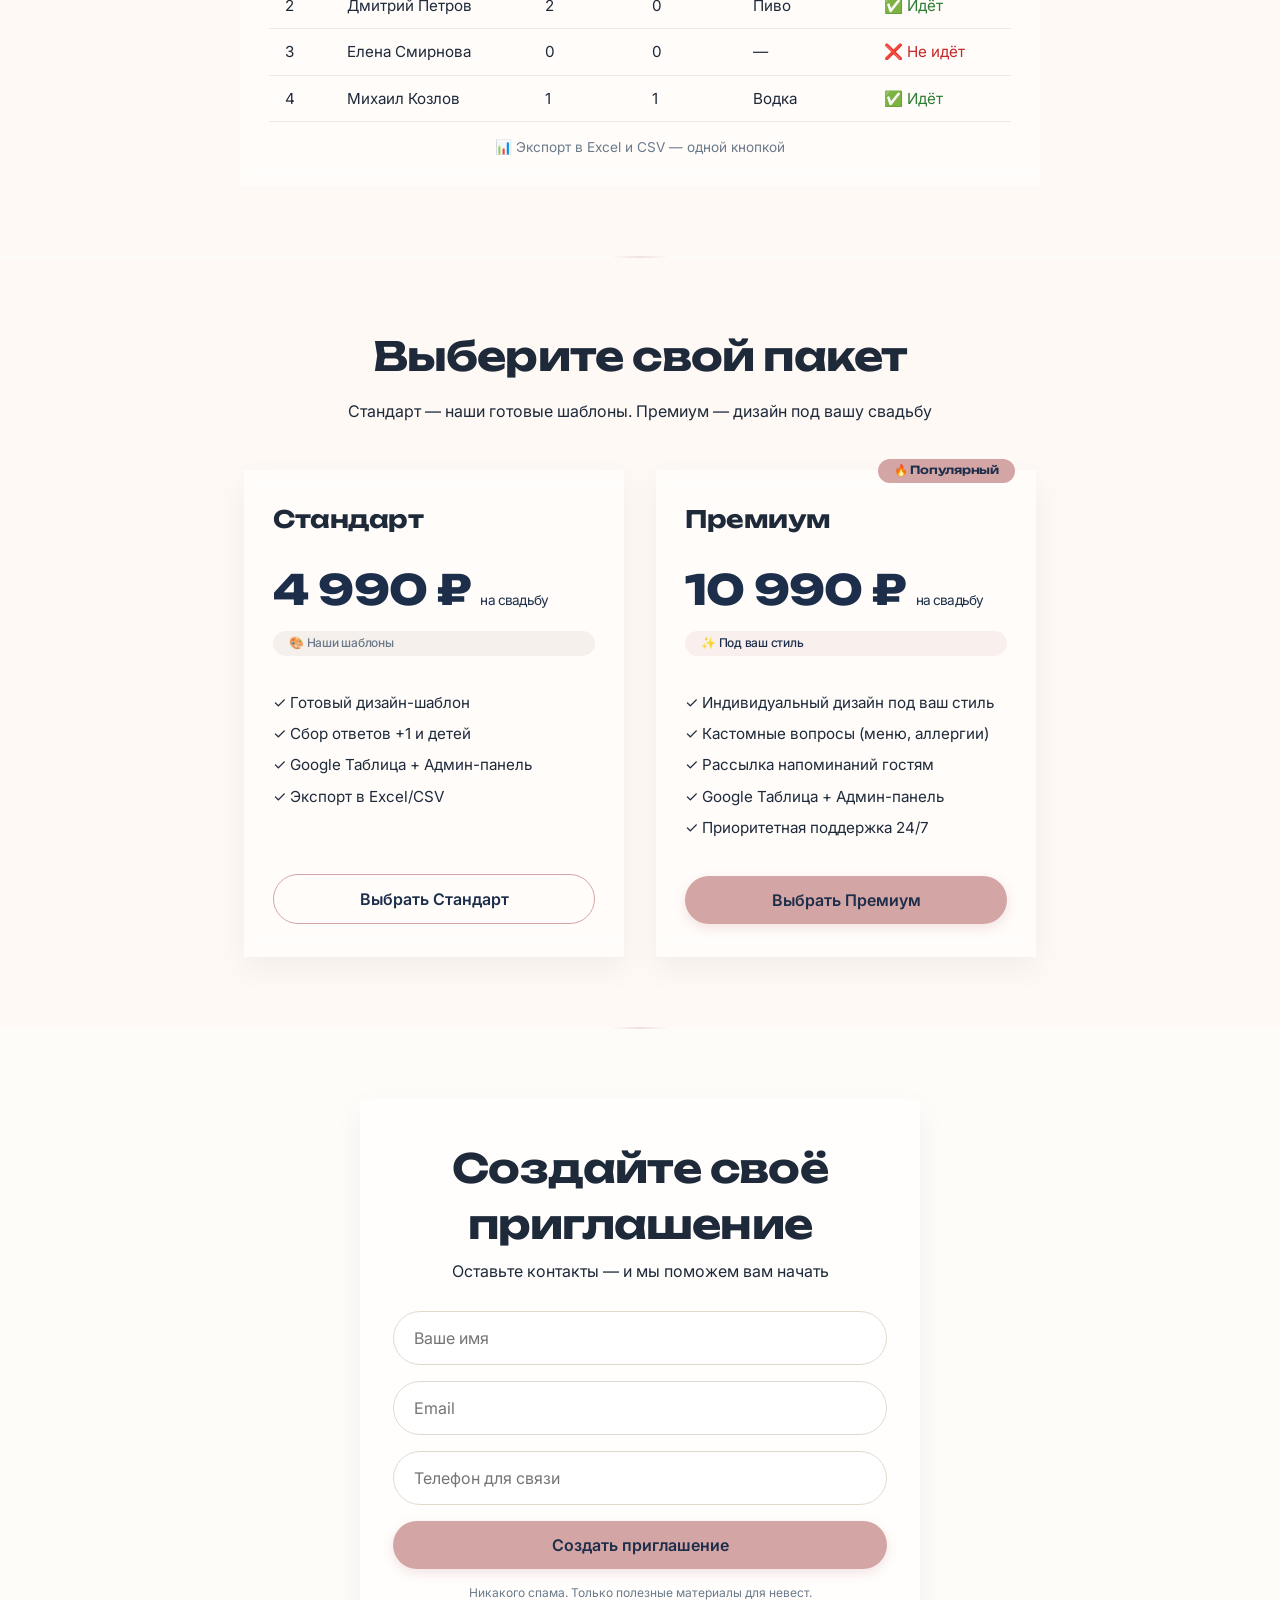
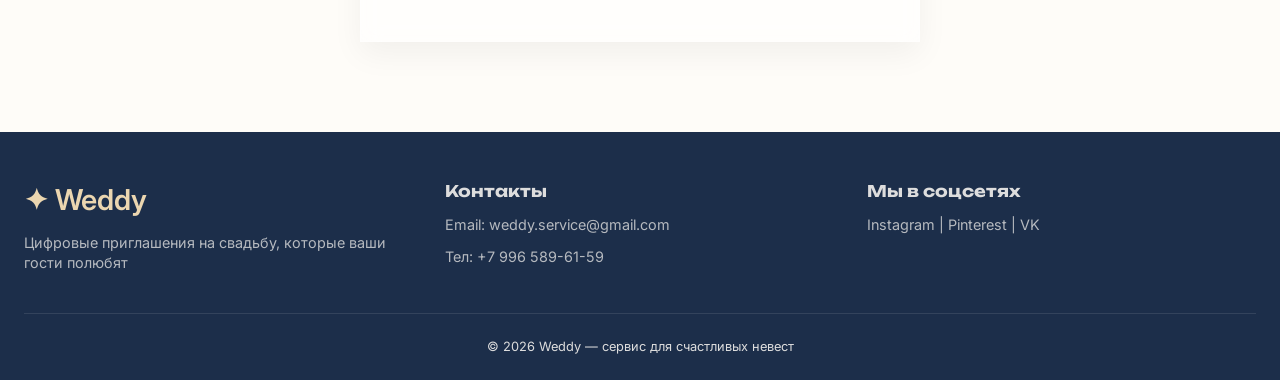
==== commit e95a921e: "Финальная версия: полное обновление лендинга, стилей, формы заявок в отдельную Google Таблицу, новый" ====
--- a/index.html
+++ b/index.html
@@ -282,7 +282,7 @@
                 <div class="footer-contacts">
                     <h4>Контакты</h4>
                     <p>Email: weddy.service@gmail.com</p>
-                    <p>Тел: +7 (495) 123-45-67</p>
+                    <p>Тел: +7 996 589-61-59</p>
                 </div>
                 <div class="footer-social">
                     <h4>Мы в соцсетях</h4>
@@ -291,7 +291,6 @@
             </div>
             <div class="footer-bottom">
                 <p>© 2026 Weddy — сервис для счастливых невест</p>
-                <p class="dev-note">готово к интеграции с бекендом</p>
             </div>
         </div>
     </footer>
--- a/css/style.css
+++ b/css/style.css
@@ -248,816 +248,6 @@
     .hero {
         padding: 60px 0 80px;
     }
-}
-
-.hero::before {
-    content: '';
-    position: absolute;
-    top: 0;
-    left: 0;
-    right: 0;
-    bottom: 0;
-    background: radial-gradient(circle at 20% 50%, rgba(212, 165, 165, 0.08) 0%, transparent 50%);
-    pointer-events: none;
-}
-
-.hero-container {
-    display: flex;
-    flex-direction: column;
-    align-items: center;
-    gap: 40px;
-    position: relative;
-    z-index: 2;
-}
-
-@media (min-width: 768px) {
-    .hero-container {
-        flex-direction: row;
-    }
-}
-
-.hero-content {
-    flex: 1;
-    min-width: 280px;
-    text-align: center;
-}
-
-@media (min-width: 768px) {
-    .hero-content {
-        text-align: left;
-    }
-}
-
-.hero-subtitle {
-    font-size: 1rem;
-    color: var(--text-muted);
-    margin-bottom: 28px;
-    font-family: 'Inter', sans-serif;
-}
-
-@media (min-width: 768px) {
-    .hero-subtitle {
-        font-size: 1.2rem;
-    }
-}
-
-.hero-buttons {
-    display: flex;
-    gap: 12px;
-    flex-direction: column;
-}
-
-@media (min-width: 480px) {
-    .hero-buttons {
-        flex-direction: row;
-        justify-content: center;
-    }
-}
-
-@media (min-width: 768px) {
-    .hero-buttons {
-        justify-content: flex-start;
-    }
-}
-
-.hero-graphic {
-    flex: 0.8;
-    position: relative;
-    min-height: 200px;
-    display: flex;
-    justify-content: center;
-}
-
-@media (min-width: 768px) {
-    .hero-graphic {
-        min-height: 280px;
-    }
-}
-
-.abstract-shape, .abstract-shape2, .abstract-shape3 {
-    position: absolute;
-    border-radius: 62% 38% 42% 58% / 35% 48% 52% 65%;
-    opacity: 0.25;
-}
-
-.abstract-shape {
-    width: 150px;
-    height: 150px;
-    background: linear-gradient(135deg, var(--rose-gold), #F0C4C4);
-    top: 10%;
-    left: 10%;
-    animation: float 7s infinite;
-}
-
-@media (min-width: 768px) {
-    .abstract-shape {
-        width: 220px;
-        height: 220px;
-    }
-}
-
-.abstract-shape2 {
-    width: 100px;
-    height: 100px;
-    background: var(--deep-navy);
-    opacity: 0.12;
-    bottom: 0;
-    right: 0;
-    border-radius: 70% 30% 58% 42% / 45% 48% 52% 55%;
-    animation: float 9s infinite reverse;
-}
-
-@media (min-width: 768px) {
-    .abstract-shape2 {
-        width: 150px;
-        height: 150px;
-    }
-}
-
-.abstract-shape3 {
-    width: 80px;
-    height: 80px;
-    background: #E8C9C9;
-    opacity: 0.4;
-    bottom: 30%;
-    left: 40%;
-    border-radius: 48% 52% 33% 67% / 58% 41% 59% 42%;
-}
-
-@media (min-width: 768px) {
-    .abstract-shape3 {
-        width: 110px;
-        height: 110px;
-    }
-}
-
-@keyframes float {
-    0% {
-        transform: translateY(0px) rotate(0deg);
-    }
-    50% {
-        transform: translateY(-15px) rotate(3deg);
-    }
-    100% {
-        transform: translateY(0px) rotate(0deg);
-    }
-}
-
-.grid-3 {
-    display: grid;
-    grid-template-columns: 1fr;
-    gap: 20px;
-    padding: 0 16px;
-}
-
-@media (min-width: 768px) {
-    .grid-3 {
-        grid-template-columns: repeat(3, 1fr);
-        gap: 28px;
-        padding: 0;
-    }
-}
-
-.pain-card {
-    background: var(--white);
-    padding: 24px 20px;
-    border-radius: var(--card-radius);
-    box-shadow: var(--shadow-sm);
-    border: 1px solid #F0EBE2;
-    transition: transform 0.3s ease, box-shadow 0.3s ease;
-}
-
-.pain-card:hover {
-    transform: translateY(-5px);
-    box-shadow: var(--shadow-hover);
-}
-
-.pain-icon {
-    height: 40px;
-    margin-bottom: 16px;
-}
-
-.pain-icon::before {
-    content: "✦";
-    font-size: 1.8rem;
-    color: var(--rose-gold);
-    display: block;
-}
-
-.pain-icon[style*="font-size"]::before {
-    content: none;
-}
-
-.pain-card h3 {
-    font-size: 1.3rem;
-    margin-bottom: 10px;
-    color: var(--deep-navy);
-}
-
-@media (min-width: 768px) {
-    .pain-card h3 {
-        font-size: 1.5rem;
-    }
-}
-
-.pain-card p {
-    color: var(--text-muted);
-    line-height: 1.5;
-    font-size: 0.9rem;
-}
-
-.steps {
-    display: flex;
-    flex-direction: column;
-    gap: 20px;
-    padding: 0 16px;
-}
-
-@media (min-width: 640px) {
-    .steps {
-        flex-direction: row;
-        flex-wrap: wrap;
-    }
-}
-
-@media (min-width: 768px) {
-    .steps {
-        padding: 0;
-    }
-}
-
-.step-item {
-    flex: 1;
-    background: var(--white);
-    border-radius: var(--card-radius);
-    padding: 24px 16px;
-    text-align: center;
-    box-shadow: var(--shadow-sm);
-    border: 1px solid #F0EBE2;
-    transition: transform 0.3s ease, box-shadow 0.3s ease;
-}
-
-.step-item:hover {
-    transform: translateY(-5px);
-    box-shadow: var(--shadow-hover);
-}
-
-.step-number {
-    background: var(--deep-navy);
-    color: var(--rose-gold);
-    width: 44px;
-    height: 44px;
-    font-size: 1.3rem;
-    font-weight: 700;
-    border-radius: 60px;
-    display: flex;
-    align-items: center;
-    justify-content: center;
-    margin: 0 auto 16px;
-}
-
-.step-item h3 {
-    margin-bottom: 10px;
-    font-size: 1.1rem;
-}
-
-.step-item p {
-    color: var(--text-muted);
-    font-size: 0.85rem;
-}
-
-.features-grid {
-    display: grid;
-    grid-template-columns: 1fr;
-    gap: 16px;
-    margin: 32px 0 20px;
-    padding: 0 16px;
-}
-
-@media (min-width: 480px) {
-    .features-grid {
-        grid-template-columns: repeat(2, 1fr);
-        padding: 0;
-    }
-}
-
-.feature {
-    display: flex;
-    align-items: center;
-    gap: 12px;
-    font-size: 0.9rem;
-    font-family: 'Inter', sans-serif;
-    padding: 4px 0;
-}
-
-@media (min-width: 768px) {
-    .feature {
-        font-size: 1rem;
-    }
-}
-
-.check {
-    background: var(--rose-gold);
-    color: var(--deep-navy);
-    width: 22px;
-    height: 22px;
-    border-radius: 30px;
-    display: inline-flex;
-    align-items: center;
-    justify-content: center;
-    font-weight: bold;
-    font-size: 12px;
-    flex-shrink: 0;
-}
-
-@media (min-width: 768px) {
-    .check {
-        width: 26px;
-        height: 26px;
-        font-size: 14px;
-    }
-}
-
-.pricing-grid {
-    display: flex;
-    flex-direction: column;
-    gap: 40px;
-    align-items: center;
-    justify-content: center;
-    padding: 0 16px;
-}
-
-@media (min-width: 768px) {
-    .pricing-grid {
-        flex-direction: row;
-        align-items: stretch;
-        justify-content: center;
-        gap: 32px;
-        padding: 0;
-    }
-}
-
-.pricing-card {
-    background: var(--white);
-    border-radius: var(--card-radius);
-    padding: 28px 24px;
-    flex: 1;
-    min-width: 280px;
-    max-width: 420px;
-    width: 100%;
-    box-shadow: var(--shadow-sm);
-    border: 1px solid #EFE7DD;
-    position: relative;
-    transition: transform 0.3s ease, box-shadow 0.3s ease;
-    display: flex;
-    flex-direction: column;
-}
-
-@media (min-width: 640px) {
-    .pricing-card {
-        padding: 32px 28px;
-        min-width: 300px;
-    }
-}
-
-@media (min-width: 768px) {
-    .pricing-card {
-        max-width: 380px;
-        min-width: 320px;
-        margin: 0;
-    }
-}
-
-.pricing-card:hover {
-    transform: translateY(-5px);
-    box-shadow: var(--shadow-hover);
-}
-
-.pricing-card.popular {
-    border-top: 5px solid var(--rose-gold);
-    background: #FFFCF8;
-}
-
-@media (min-width: 768px) {
-    .pricing-card.popular {
-        transform: scale(1.02);
-        margin: 0;
-    }
-    .pricing-card.popular:hover {
-        transform: scale(1.02) translateY(-5px);
-    }
-}
-
-.popular-badge {
-    position: absolute;
-    top: -12px;
-    right: 20px;
-    background: var(--rose-gold);
-    color: var(--deep-navy);
-    padding: 4px 16px;
-    border-radius: 40px;
-    font-size: 0.7rem;
-    font-weight: 600;
-}
-
-@media (max-width: 640px) {
-    .popular-badge {
-        right: 16px;
-        top: -10px;
-        padding: 3px 12px;
-        font-size: 0.65rem;
-    }
-}
-
-.package-badge {
-    display: inline-block;
-    background: #F5F0EB;
-    color: #6B7A8A;
-    padding: 4px 16px;
-    border-radius: 40px;
-    font-size: 0.75rem;
-    font-weight: 500;
-    margin: 4px 0 16px;
-    font-family: 'Inter', sans-serif;
-}
-
-.pricing-card.popular .package-badge {
-    background: rgba(212, 165, 165, 0.15);
-    color: #1C2E4A;
-}
-
-.pricing-card h3 {
-    font-family: 'Unbounded', sans-serif;
-    font-size: 1.3rem;
-    margin-bottom: 8px;
-}
-
-@media (min-width: 768px) {
-    .pricing-card h3 {
-        font-size: 1.5rem;
-    }
-}
-
-.price {
-    font-size: 2.2rem;
-    font-weight: 800;
-    color: var(--deep-navy);
-    margin: 16px 0 8px;
-    font-family: 'Unbounded', sans-serif;
-}
-
-@media (min-width: 768px) {
-    .price {
-        font-size: 2.6rem;
-    }
-}
-
-.price small {
-    font-size: 0.85rem;
-    font-weight: 400;
-    font-family: 'Inter', sans-serif;
-}
-
-.pricing-list {
-    list-style: none;
-    margin: 20px 0 28px;
-    flex: 1;
-}
-
-.pricing-list li {
-    margin-bottom: 10px;
-    display: flex;
-    align-items: center;
-    gap: 8px;
-    font-size: 0.85rem;
-}
-
-@media (min-width: 768px) {
-    .pricing-list li {
-        font-size: 0.95rem;
-    }
-}
-
-.pricing-card .btn {
-    margin-top: auto;
-}
-
-.stats-preview {
-    background: white;
-    border-radius: 24px;
-    padding: 20px;
-    max-width: 100%;
-    margin: 32px auto 0;
-    border: 1px solid #EDE5DA;
-    overflow-x: auto;
-}
-
-@media (min-width: 640px) {
-    .stats-preview {
-        padding: 28px;
-        max-width: 800px;
-    }
-}
-
-.stats-table {
-    width: 100%;
-    border-collapse: collapse;
-    min-width: 400px;
-}
-
-.stats-table th,
-.stats-table td {
-    text-align: left;
-    padding: 10px 12px;
-    border-bottom: 1px solid #F0E9DF;
-    font-size: 0.85rem;
-}
-
-@media (min-width: 640px) {
-    .stats-table th,
-    .stats-table td {
-        padding: 12px 16px;
-        font-size: 0.95rem;
-    }
-}
-
-.stats-table th {
-    font-weight: 600;
-    color: var(--deep-navy);
-    font-family: 'Inter', sans-serif;
-}
-
-.stats-table td {
-    font-family: 'Inter', sans-serif;
-}
-
-.form-card {
-    background: var(--white);
-    border-radius: 28px;
-    padding: 28px 20px;
-    box-shadow: var(--shadow-sm);
-    max-width: 100%;
-    margin: 0 auto;
-    border: 1px solid #F1EBE2;
-}
-
-@media (min-width: 640px) {
-    .form-card {
-        padding: 40px 32px;
-        max-width: 560px;
-    }
-}
-
-.input-group {
-    margin-bottom: 16px;
-}
-
-input {
-    width: 100%;
-    padding: 14px 18px;
-    border-radius: 60px;
-    border: 1px solid #E2D9CE;
-    font-size: 0.9rem;
-    font-family: 'Inter', sans-serif;
-    transition: border-color 0.2s, box-shadow 0.2s;
-}
-
-@media (min-width: 768px) {
-    input {
-        padding: 16px 20px;
-        font-size: 1rem;
-    }
-}
-
-input:focus {
-    outline: none;
-    border-color: var(--rose-gold);
-    box-shadow: 0 0 0 3px rgba(212, 165, 165, 0.15);
-}
-
-footer {
-    background-color: var(--deep-navy);
-    color: #dddddd;
-    padding: 40px 0 24px;
-    margin-top: 20px;
-}
-
-@media (min-width: 768px) {
-    footer {
-        padding: 48px 0 24px;
-    }
-}
-
-.footer-grid {
-    display: grid;
-    grid-template-columns: 1fr;
-    gap: 28px;
-    margin-bottom: 32px;
-    text-align: center;
-}
-
-@media (min-width: 768px) {
-    .footer-grid {
-        grid-template-columns: repeat(3, 1fr);
-        text-align: left;
-        gap: 32px;
-        margin-bottom: 40px;
-    }
-}
-
-.footer-brand p,
-.footer-contacts p,
-.footer-social p {
-    margin-top: 10px;
-    opacity: 0.8;
-    font-size: 0.85rem;
-}
-
-@media (min-width: 768px) {
-    .footer-brand p,
-    .footer-contacts p,
-    .footer-social p {
-        margin-top: 12px;
-        font-size: 0.9rem;
-    }
-}
-
-.footer-contacts h4,
-.footer-social h4 {
-    font-family: 'Unbounded', sans-serif;
-    font-size: 1rem;
-    margin-bottom: 12px;
-}
-
-.footer-bottom {
-    border-top: 1px solid rgba(255, 255, 255, 0.1);
-    padding-top: 20px;
-    text-align: center;
-    font-size: 0.75rem;
-}
-
-@media (min-width: 768px) {
-    .footer-bottom {
-        padding-top: 24px;
-        font-size: 0.8rem;
-    }
-}
-
-.dev-note {
-    margin-top: 10px;
-    color: var(--rose-gold);
-    font-family: monospace;
-    font-size: 0.65rem;
-}
-
-@media (min-width: 768px) {
-    .dev-note {
-        font-size: 0.7rem;
-    }
-}
-
-@media (max-width: 480px) {
-    .section-header h2 {
-        font-size: 1.4rem;
-    }
-    .price {
-        font-size: 2rem;
-    }
-    .hero-buttons .btn {
-        font-size: 0.85rem;
-        padding: 10px 20px;
-    }
-    .pricing-card {
-        max-width: 100%;
-    }
-}
-
-.hidden {
-    opacity: 0;
-    transform: translateY(40px) scale(0.95);
-    transition: all 0.8s cubic-bezier(0.25, 0.46, 0.45, 0.94);
-}
-
-.visible {
-    opacity: 1 !important;
-    transform: translateY(0) scale(1) !important;
-}
-
-.pain-card:nth-child(1) { transition-delay: 0.05s; }
-.pain-card:nth-child(2) { transition-delay: 0.1s; }
-.pain-card:nth-child(3) { transition-delay: 0.15s; }
-
-.step-item:nth-child(1) { transition-delay: 0.05s; }
-.step-item:nth-child(2) { transition-delay: 0.1s; }
-.step-item:nth-child(3) { transition-delay: 0.15s; }
-
-.feature:nth-child(1) { transition-delay: 0.03s; }
-.feature:nth-child(2) { transition-delay: 0.06s; }
-.feature:nth-child(3) { transition-delay: 0.09s; }
-.feature:nth-child(4) { transition-delay: 0.12s; }
-.feature:nth-child(5) { transition-delay: 0.15s; }
-.feature:nth-child(6) { transition-delay: 0.18s; }
-
-.pricing-card:nth-child(1) { transition-delay: 0.1s; }
-.pricing-card:nth-child(2) { transition-delay: 0.2s; }
-
-.pricing-card.visible {
-    transform: translateY(0) scale(1) rotate(0deg) !important;
-}
-
-.pricing-card.hidden {
-    transform: translateY(60px) scale(0.9) rotate(-1deg);
-}
-
-/* =====================================================
-   АКЦЕНТНЫЕ ЦВЕТОВЫЕ ПЯТНА (BLOBS)
-   ===================================================== */
-
-.blob {
-    position: fixed;
-    border-radius: 50%;
-    filter: blur(80px);
-    pointer-events: none;
-    z-index: 0;
-    opacity: 0.4;
-    animation: blobFloat 15s ease-in-out infinite;
-}
-
-.blob-1 {
-    width: 400px;
-    height: 400px;
-    top: -100px;
-    right: -100px;
-    background: rgba(212, 165, 165, 0.2);
-    animation-delay: 0s;
-}
-
-.blob-2 {
-    width: 500px;
-    height: 500px;
-    bottom: -150px;
-    left: -150px;
-    background: rgba(28, 46, 74, 0.08);
-    animation-delay: -5s;
-}
-
-.blob-3 {
-    width: 300px;
-    height: 300px;
-    top: 50%;
-    left: 50%;
-    transform: translate(-50%, -50%);
-    background: rgba(212, 165, 165, 0.1);
-    animation-delay: -10s;
-}
-
-@keyframes blobFloat {
-    0%, 100% { transform: translate(0, 0) scale(1); }
-    25% { transform: translate(30px, -40px) scale(1.1); }
-    50% { transform: translate(-20px, 20px) scale(0.9); }
-    75% { transform: translate(40px, 30px) scale(1.05); }
-}
-
-/* =====================================================
-   РАЗДЕЛИТЕЛИ МЕЖДУ СЕКЦИЯМИ
-   ===================================================== */
-
-.section-divider {
-    width: 60px;
-    height: 2px;
-    margin: 0 auto;
-    background: linear-gradient(90deg, transparent, var(--rose-gold), transparent);
-    opacity: 0.3;
-    padding: 0;
-}
-
-/* =====================================================
-   ЭФФЕКТ СТЕКЛА (GLASSMORPHISM)
-   ===================================================== */
-
-.glass {
-    background: rgba(255, 255, 255, 0.6) !important;
-    backdrop-filter: blur(10px);
-    -webkit-backdrop-filter: blur(10px);
-    border: 1px solid rgba(255, 255, 255, 0.3) !important;
-}
-
-.glass:hover {
-    background: rgba(255, 255, 255, 0.8) !important;
-}
-
-/* Для тёмных секций — более прозрачное стекло */
-.section-bg-light .glass {
-    background: rgba(255, 255, 255, 0.5) !important;
-}
-
-/* =====================================================
-   АНИМИРОВАННЫЙ ГРАДИЕНТ В HERO
-   ===================================================== */
-
-.hero {
-    position: relative;
-    overflow: hidden;
 }
 
 .hero::before {
@@ -1085,8 +275,761 @@
     z-index: 2;
 }
 
+.hero-content {
+    flex: 1;
+    min-width: 280px;
+    text-align: center;
+}
+
+@media (min-width: 768px) {
+    .hero-content {
+        text-align: left;
+    }
+}
+
+.hero-subtitle {
+    font-size: 1rem;
+    color: var(--text-muted);
+    margin-bottom: 28px;
+    font-family: 'Inter', sans-serif;
+}
+
+@media (min-width: 768px) {
+    .hero-subtitle {
+        font-size: 1.2rem;
+    }
+}
+
+.hero-buttons {
+    display: flex;
+    gap: 12px;
+    flex-direction: column;
+}
+
+@media (min-width: 480px) {
+    .hero-buttons {
+        flex-direction: row;
+        justify-content: center;
+    }
+}
+
+@media (min-width: 768px) {
+    .hero-buttons {
+        justify-content: flex-start;
+    }
+}
+
+.hero-graphic {
+    flex: 0.8;
+    position: relative;
+    min-height: 200px;
+    display: flex;
+    justify-content: center;
+}
+
+@media (min-width: 768px) {
+    .hero-graphic {
+        min-height: 280px;
+    }
+}
+
+.abstract-shape, .abstract-shape2, .abstract-shape3 {
+    position: absolute;
+    border-radius: 62% 38% 42% 58% / 35% 48% 52% 65%;
+    opacity: 0.25;
+}
+
+.abstract-shape {
+    width: 150px;
+    height: 150px;
+    background: linear-gradient(135deg, var(--rose-gold), #F0C4C4);
+    top: 10%;
+    left: 10%;
+    animation: float 7s infinite;
+}
+
+@media (min-width: 768px) {
+    .abstract-shape {
+        width: 220px;
+        height: 220px;
+    }
+}
+
+.abstract-shape2 {
+    width: 100px;
+    height: 100px;
+    background: var(--deep-navy);
+    opacity: 0.12;
+    bottom: 0;
+    right: 0;
+    border-radius: 70% 30% 58% 42% / 45% 48% 52% 55%;
+    animation: float 9s infinite reverse;
+}
+
+@media (min-width: 768px) {
+    .abstract-shape2 {
+        width: 150px;
+        height: 150px;
+    }
+}
+
+.abstract-shape3 {
+    width: 80px;
+    height: 80px;
+    background: #E8C9C9;
+    opacity: 0.4;
+    bottom: 30%;
+    left: 40%;
+    border-radius: 48% 52% 33% 67% / 58% 41% 59% 42%;
+}
+
+@media (min-width: 768px) {
+    .abstract-shape3 {
+        width: 110px;
+        height: 110px;
+    }
+}
+
+@keyframes float {
+    0% {
+        transform: translateY(0px) rotate(0deg);
+    }
+    50% {
+        transform: translateY(-15px) rotate(3deg);
+    }
+    100% {
+        transform: translateY(0px) rotate(0deg);
+    }
+}
+
 @keyframes heroGradient {
     0% { transform: rotate(0deg) scale(1); }
     50% { transform: rotate(180deg) scale(1.5); }
     100% { transform: rotate(360deg) scale(1); }
+}
+
+.grid-3 {
+    display: grid;
+    grid-template-columns: 1fr;
+    gap: 20px;
+    padding: 0 16px;
+}
+
+@media (min-width: 768px) {
+    .grid-3 {
+        grid-template-columns: repeat(3, 1fr);
+        gap: 28px;
+        padding: 0;
+    }
+}
+
+.pain-card {
+    padding: 24px 20px;
+    border-radius: var(--card-radius);
+    box-shadow: var(--shadow-sm);
+    border: 1px solid #F0EBE2;
+    transition: transform 0.3s ease, box-shadow 0.3s ease;
+}
+
+.pain-card:hover {
+    transform: translateY(-5px);
+    box-shadow: var(--shadow-hover);
+}
+
+.pain-icon {
+    height: 40px;
+    margin-bottom: 16px;
+}
+
+.pain-icon::before {
+    content: "✦";
+    font-size: 1.8rem;
+    color: var(--rose-gold);
+    display: block;
+}
+
+.pain-icon[style*="font-size"]::before {
+    content: none;
+}
+
+.pain-card h3 {
+    font-size: 1.3rem;
+    margin-bottom: 10px;
+    color: var(--deep-navy);
+}
+
+@media (min-width: 768px) {
+    .pain-card h3 {
+        font-size: 1.5rem;
+    }
+}
+
+.pain-card p {
+    color: var(--text-muted);
+    line-height: 1.5;
+    font-size: 0.9rem;
+}
+
+.steps {
+    display: flex;
+    flex-direction: column;
+    gap: 20px;
+    padding: 0 16px;
+}
+
+@media (min-width: 640px) {
+    .steps {
+        flex-direction: row;
+        flex-wrap: wrap;
+    }
+}
+
+@media (min-width: 768px) {
+    .steps {
+        padding: 0;
+    }
+}
+
+.step-item {
+    flex: 1;
+    border-radius: var(--card-radius);
+    padding: 24px 16px;
+    text-align: center;
+    box-shadow: var(--shadow-sm);
+    border: 1px solid #F0EBE2;
+    transition: transform 0.3s ease, box-shadow 0.3s ease;
+}
+
+.step-item:hover {
+    transform: translateY(-5px);
+    box-shadow: var(--shadow-hover);
+}
+
+.step-number {
+    background: var(--deep-navy);
+    color: var(--rose-gold);
+    width: 44px;
+    height: 44px;
+    font-size: 1.3rem;
+    font-weight: 700;
+    border-radius: 60px;
+    display: flex;
+    align-items: center;
+    justify-content: center;
+    margin: 0 auto 16px;
+}
+
+.step-item h3 {
+    margin-bottom: 10px;
+    font-size: 1.1rem;
+}
+
+.step-item p {
+    color: var(--text-muted);
+    font-size: 0.85rem;
+}
+
+.features-grid {
+    display: grid;
+    grid-template-columns: 1fr;
+    gap: 16px;
+    margin: 32px 0 20px;
+    padding: 0 16px;
+}
+
+@media (min-width: 480px) {
+    .features-grid {
+        grid-template-columns: repeat(2, 1fr);
+        padding: 0;
+    }
+}
+
+.feature {
+    display: flex;
+    align-items: center;
+    gap: 12px;
+    font-size: 0.9rem;
+    font-family: 'Inter', sans-serif;
+    padding: 4px 0;
+}
+
+@media (min-width: 768px) {
+    .feature {
+        font-size: 1rem;
+    }
+}
+
+.check {
+    background: var(--rose-gold);
+    color: var(--deep-navy);
+    width: 22px;
+    height: 22px;
+    border-radius: 30px;
+    display: inline-flex;
+    align-items: center;
+    justify-content: center;
+    font-weight: bold;
+    font-size: 12px;
+    flex-shrink: 0;
+}
+
+@media (min-width: 768px) {
+    .check {
+        width: 26px;
+        height: 26px;
+        font-size: 14px;
+    }
+}
+
+.pricing-grid {
+    display: flex;
+    flex-direction: column;
+    gap: 40px;
+    align-items: center;
+    justify-content: center;
+    padding: 0 16px;
+}
+
+@media (min-width: 768px) {
+    .pricing-grid {
+        flex-direction: row;
+        align-items: stretch;
+        justify-content: center;
+        gap: 32px;
+        padding: 0;
+    }
+}
+
+.pricing-card {
+    padding: 28px 24px;
+    flex: 1;
+    min-width: 280px;
+    max-width: 420px;
+    width: 100%;
+    box-shadow: var(--shadow-sm);
+    border: 1px solid #EFE7DD;
+    position: relative;
+    transition: transform 0.3s ease, box-shadow 0.3s ease;
+    display: flex;
+    flex-direction: column;
+}
+
+@media (min-width: 640px) {
+    .pricing-card {
+        padding: 32px 28px;
+        min-width: 300px;
+    }
+}
+
+@media (min-width: 768px) {
+    .pricing-card {
+        max-width: 380px;
+        min-width: 320px;
+        margin: 0;
+    }
+}
+
+.pricing-card:hover {
+    transform: translateY(-5px);
+    box-shadow: var(--shadow-hover);
+}
+
+.pricing-card.popular {
+    border-top: 5px solid var(--rose-gold);
+    background: #FFFCF8;
+}
+
+@media (min-width: 768px) {
+    .pricing-card.popular {
+        transform: scale(1.02);
+        margin: 0;
+    }
+    .pricing-card.popular:hover {
+        transform: scale(1.02) translateY(-5px);
+    }
+}
+
+.popular-badge {
+    position: absolute;
+    top: -12px;
+    right: 20px;
+    background: var(--rose-gold);
+    color: var(--deep-navy);
+    padding: 4px 16px;
+    border-radius: 40px;
+    font-size: 0.7rem;
+    font-weight: 600;
+}
+
+@media (max-width: 640px) {
+    .popular-badge {
+        right: 16px;
+        top: -10px;
+        padding: 3px 12px;
+        font-size: 0.65rem;
+    }
+}
+
+.package-badge {
+    display: inline-block;
+    background: #F5F0EB;
+    color: #6B7A8A;
+    padding: 4px 16px;
+    border-radius: 40px;
+    font-size: 0.75rem;
+    font-weight: 500;
+    margin: 4px 0 16px;
+    font-family: 'Inter', sans-serif;
+}
+
+.pricing-card.popular .package-badge {
+    background: rgba(212, 165, 165, 0.15);
+    color: #1C2E4A;
+}
+
+.pricing-card h3 {
+    font-family: 'Unbounded', sans-serif;
+    font-size: 1.3rem;
+    margin-bottom: 8px;
+}
+
+@media (min-width: 768px) {
+    .pricing-card h3 {
+        font-size: 1.5rem;
+    }
+}
+
+.price {
+    font-size: 2.2rem;
+    font-weight: 800;
+    color: var(--deep-navy);
+    margin: 16px 0 8px;
+    font-family: 'Unbounded', sans-serif;
+}
+
+@media (min-width: 768px) {
+    .price {
+        font-size: 2.6rem;
+    }
+}
+
+.price small {
+    font-size: 0.85rem;
+    font-weight: 400;
+    font-family: 'Inter', sans-serif;
+}
+
+.pricing-list {
+    list-style: none;
+    margin: 20px 0 28px;
+    flex: 1;
+}
+
+.pricing-list li {
+    margin-bottom: 10px;
+    display: flex;
+    align-items: center;
+    gap: 8px;
+    font-size: 0.85rem;
+}
+
+@media (min-width: 768px) {
+    .pricing-list li {
+        font-size: 0.95rem;
+    }
+}
+
+.pricing-card .btn {
+    margin-top: auto;
+}
+
+.stats-preview {
+    padding: 20px;
+    max-width: 100%;
+    margin: 32px auto 0;
+    border: 1px solid #EDE5DA;
+    overflow-x: auto;
+}
+
+@media (min-width: 640px) {
+    .stats-preview {
+        padding: 28px;
+        max-width: 800px;
+    }
+}
+
+.stats-table {
+    width: 100%;
+    border-collapse: collapse;
+    min-width: 400px;
+}
+
+.stats-table th,
+.stats-table td {
+    text-align: left;
+    padding: 10px 12px;
+    border-bottom: 1px solid #F0E9DF;
+    font-size: 0.85rem;
+}
+
+@media (min-width: 640px) {
+    .stats-table th,
+    .stats-table td {
+        padding: 12px 16px;
+        font-size: 0.95rem;
+    }
+}
+
+.stats-table th {
+    font-weight: 600;
+    color: var(--deep-navy);
+    font-family: 'Inter', sans-serif;
+}
+
+.stats-table td {
+    font-family: 'Inter', sans-serif;
+}
+
+.form-card {
+    padding: 28px 20px;
+    box-shadow: var(--shadow-sm);
+    max-width: 100%;
+    margin: 0 auto;
+    border: 1px solid #F1EBE2;
+}
+
+@media (min-width: 640px) {
+    .form-card {
+        padding: 40px 32px;
+        max-width: 560px;
+    }
+}
+
+.input-group {
+    margin-bottom: 16px;
+}
+
+input {
+    width: 100%;
+    padding: 14px 18px;
+    border-radius: 60px;
+    border: 1px solid #E2D9CE;
+    font-size: 0.9rem;
+    font-family: 'Inter', sans-serif;
+    transition: border-color 0.2s, box-shadow 0.2s;
+}
+
+@media (min-width: 768px) {
+    input {
+        padding: 16px 20px;
+        font-size: 1rem;
+    }
+}
+
+input:focus {
+    outline: none;
+    border-color: var(--rose-gold);
+    box-shadow: 0 0 0 3px rgba(212, 165, 165, 0.15);
+}
+
+footer {
+    background-color: var(--deep-navy);
+    color: #dddddd;
+    padding: 40px 0 24px;
+    margin-top: 20px;
+}
+
+@media (min-width: 768px) {
+    footer {
+        padding: 48px 0 24px;
+    }
+}
+
+.footer-grid {
+    display: grid;
+    grid-template-columns: 1fr;
+    gap: 28px;
+    margin-bottom: 32px;
+    text-align: center;
+}
+
+@media (min-width: 768px) {
+    .footer-grid {
+        grid-template-columns: repeat(3, 1fr);
+        text-align: left;
+        gap: 32px;
+        margin-bottom: 40px;
+    }
+}
+
+.footer-brand p,
+.footer-contacts p,
+.footer-social p {
+    margin-top: 10px;
+    opacity: 0.8;
+    font-size: 0.85rem;
+}
+
+@media (min-width: 768px) {
+    .footer-brand p,
+    .footer-contacts p,
+    .footer-social p {
+        margin-top: 12px;
+        font-size: 0.9rem;
+    }
+}
+
+.footer-contacts h4,
+.footer-social h4 {
+    font-family: 'Unbounded', sans-serif;
+    font-size: 1rem;
+    margin-bottom: 12px;
+}
+
+.footer-bottom {
+    border-top: 1px solid rgba(255, 255, 255, 0.1);
+    padding-top: 20px;
+    text-align: center;
+    font-size: 0.75rem;
+}
+
+@media (min-width: 768px) {
+    .footer-bottom {
+        padding-top: 24px;
+        font-size: 0.8rem;
+    }
+}
+
+@media (max-width: 480px) {
+    .section-header h2 {
+        font-size: 1.4rem;
+    }
+    .price {
+        font-size: 2rem;
+    }
+    .hero-buttons .btn {
+        font-size: 0.85rem;
+        padding: 10px 20px;
+    }
+    .pricing-card {
+        max-width: 100%;
+    }
+}
+
+.hidden {
+    opacity: 0;
+    transform: translateY(40px) scale(0.95);
+    transition: all 0.8s cubic-bezier(0.25, 0.46, 0.45, 0.94);
+}
+
+.visible {
+    opacity: 1 !important;
+    transform: translateY(0) scale(1) !important;
+}
+
+.pain-card:nth-child(1) { transition-delay: 0.05s; }
+.pain-card:nth-child(2) { transition-delay: 0.1s; }
+.pain-card:nth-child(3) { transition-delay: 0.15s; }
+
+.step-item:nth-child(1) { transition-delay: 0.05s; }
+.step-item:nth-child(2) { transition-delay: 0.1s; }
+.step-item:nth-child(3) { transition-delay: 0.15s; }
+
+.feature:nth-child(1) { transition-delay: 0.03s; }
+.feature:nth-child(2) { transition-delay: 0.06s; }
+.feature:nth-child(3) { transition-delay: 0.09s; }
+.feature:nth-child(4) { transition-delay: 0.12s; }
+.feature:nth-child(5) { transition-delay: 0.15s; }
+.feature:nth-child(6) { transition-delay: 0.18s; }
+
+.pricing-card:nth-child(1) { transition-delay: 0.1s; }
+.pricing-card:nth-child(2) { transition-delay: 0.2s; }
+
+.pricing-card.visible {
+    transform: translateY(0) scale(1) rotate(0deg) !important;
+}
+
+.pricing-card.hidden {
+    transform: translateY(60px) scale(0.9) rotate(-1deg);
+}
+
+/* =====================================================
+   АКЦЕНТНЫЕ ЦВЕТОВЫЕ ПЯТНА (BLOBS)
+   ===================================================== */
+
+.blob {
+    position: fixed;
+    border-radius: 50%;
+    filter: blur(80px);
+    pointer-events: none;
+    z-index: 0;
+    opacity: 0.4;
+    animation: blobFloat 15s ease-in-out infinite;
+}
+
+.blob-1 {
+    width: 400px;
+    height: 400px;
+    top: -100px;
+    right: -100px;
+    background: rgba(212, 165, 165, 0.2);
+    animation-delay: 0s;
+}
+
+.blob-2 {
+    width: 500px;
+    height: 500px;
+    bottom: -150px;
+    left: -150px;
+    background: rgba(28, 46, 74, 0.08);
+    animation-delay: -5s;
+}
+
+.blob-3 {
+    width: 300px;
+    height: 300px;
+    top: 50%;
+    left: 50%;
+    transform: translate(-50%, -50%);
+    background: rgba(212, 165, 165, 0.1);
+    animation-delay: -10s;
+}
+
+@keyframes blobFloat {
+    0%, 100% { transform: translate(0, 0) scale(1); }
+    25% { transform: translate(30px, -40px) scale(1.1); }
+    50% { transform: translate(-20px, 20px) scale(0.9); }
+    75% { transform: translate(40px, 30px) scale(1.05); }
+}
+
+/* =====================================================
+   РАЗДЕЛИТЕЛИ МЕЖДУ СЕКЦИЯМИ
+   ===================================================== */
+
+.section-divider {
+    width: 60px;
+    height: 2px;
+    margin: 0 auto;
+    background: linear-gradient(90deg, transparent, var(--rose-gold), transparent);
+    opacity: 0.3;
+    padding: 0;
+}
+
+/* =====================================================
+   ЭФФЕКТ СТЕКЛА (GLASSMORPHISM)
+   ===================================================== */
+
+.glass {
+    background: rgba(255, 255, 255, 0.6) !important;
+    backdrop-filter: blur(10px);
+    -webkit-backdrop-filter: blur(10px);
+    border: 1px solid rgba(255, 255, 255, 0.3) !important;
+}
+
+.glass:hover {
+    background: rgba(255, 255, 255, 0.8) !important;
+}
+
+.section-bg-light .glass {
+    background: rgba(255, 255, 255, 0.5) !important;
 }
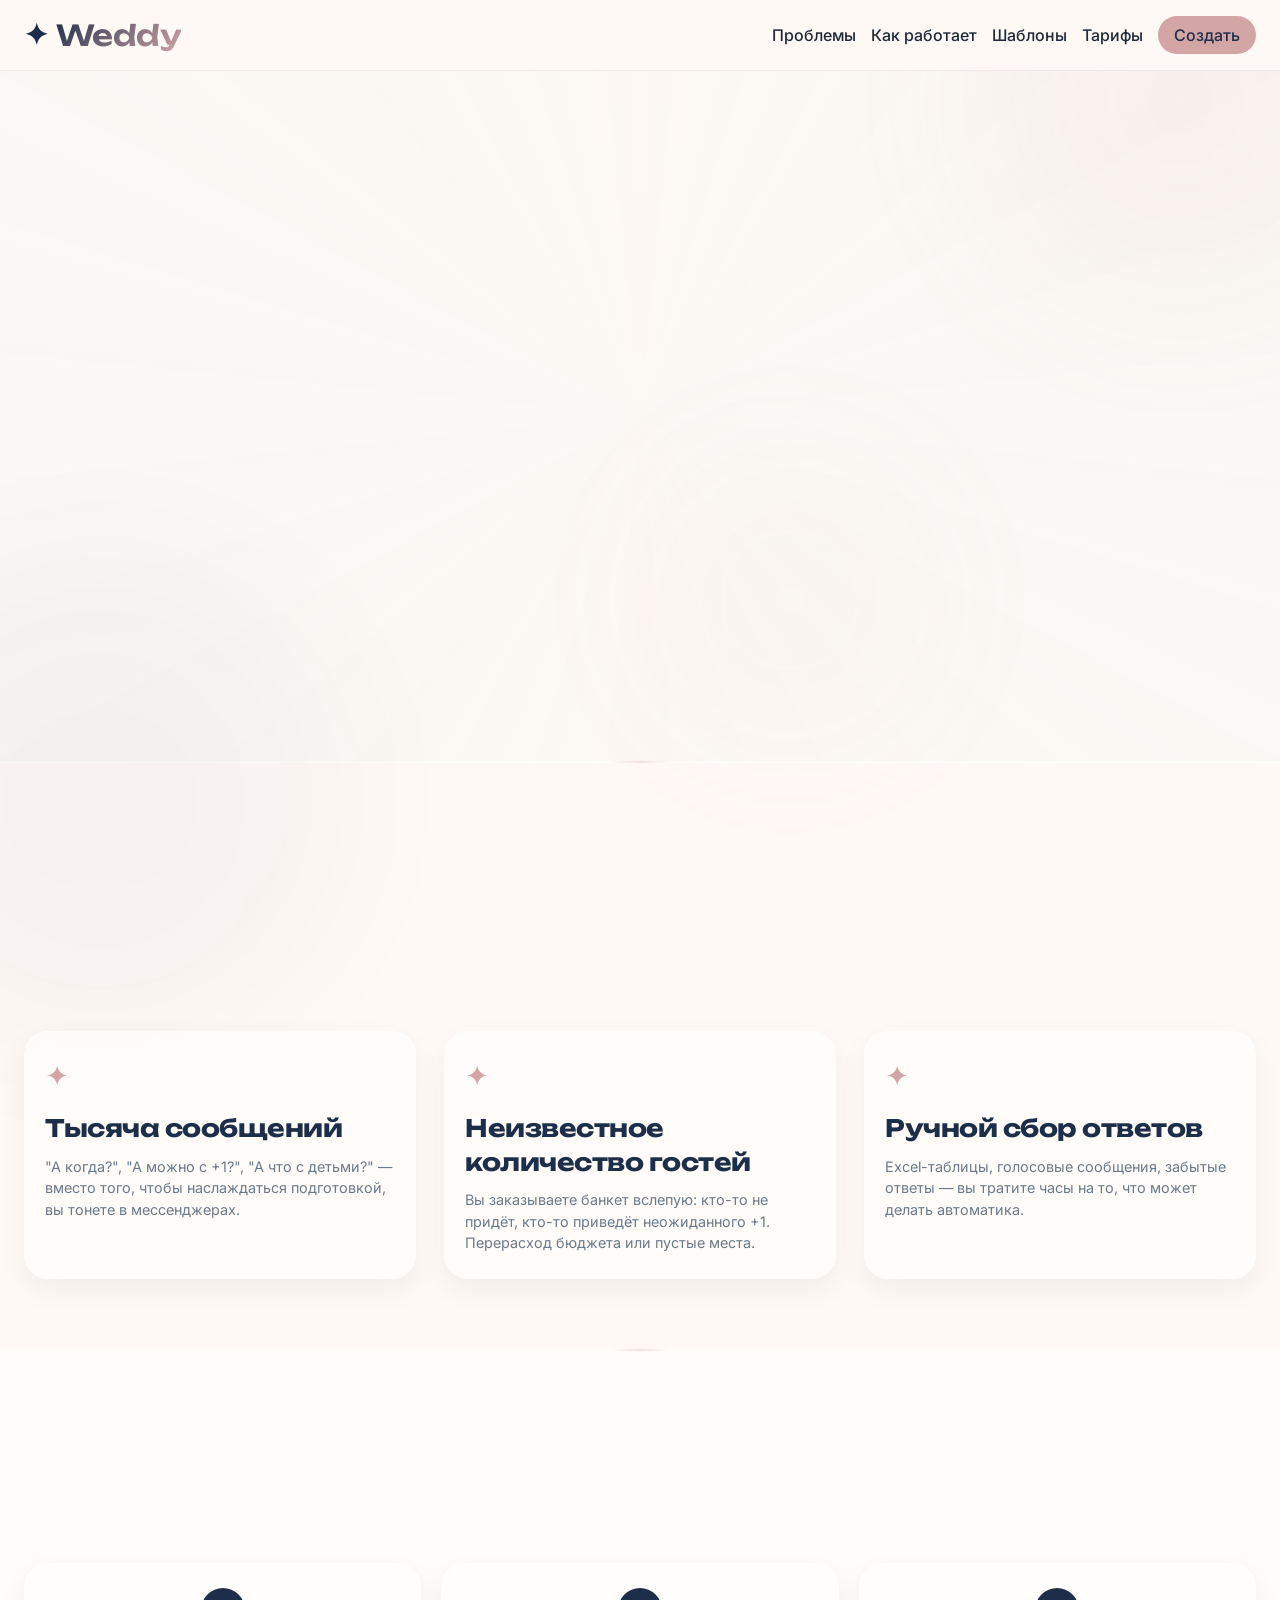
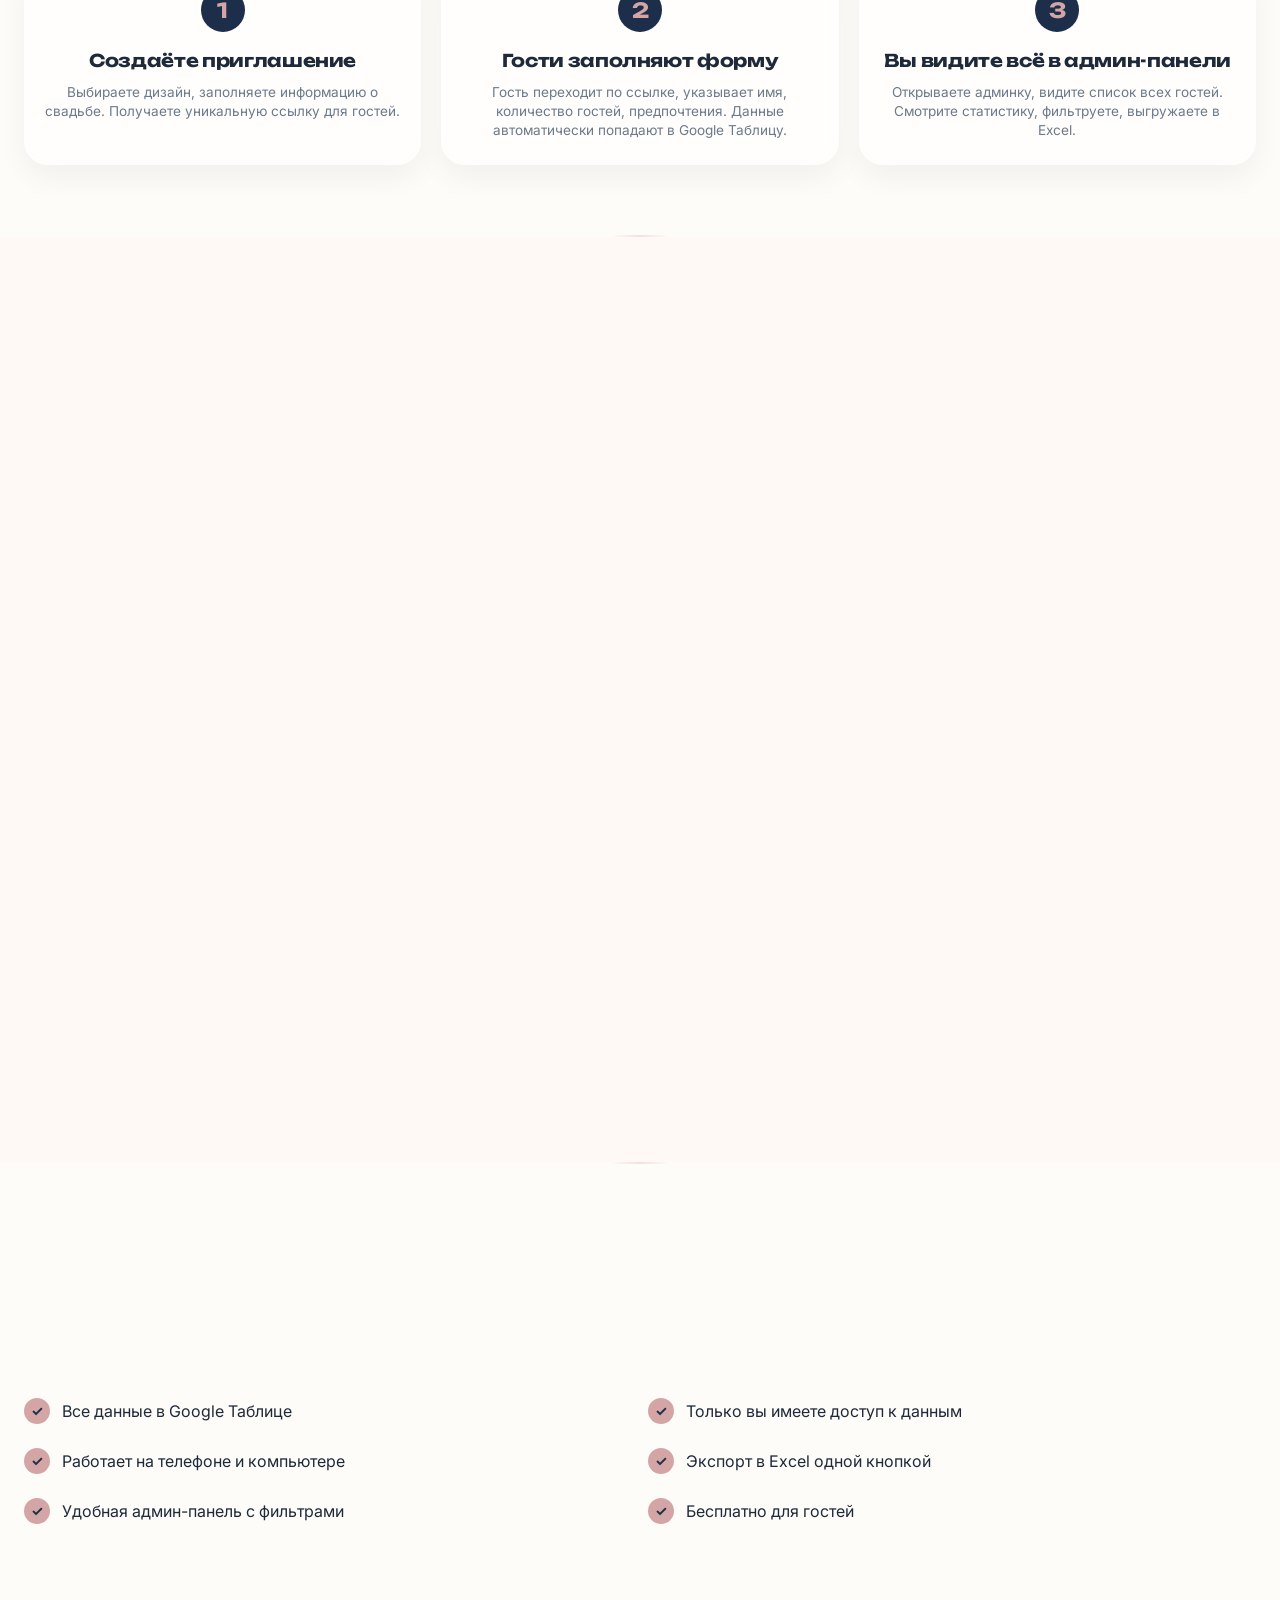
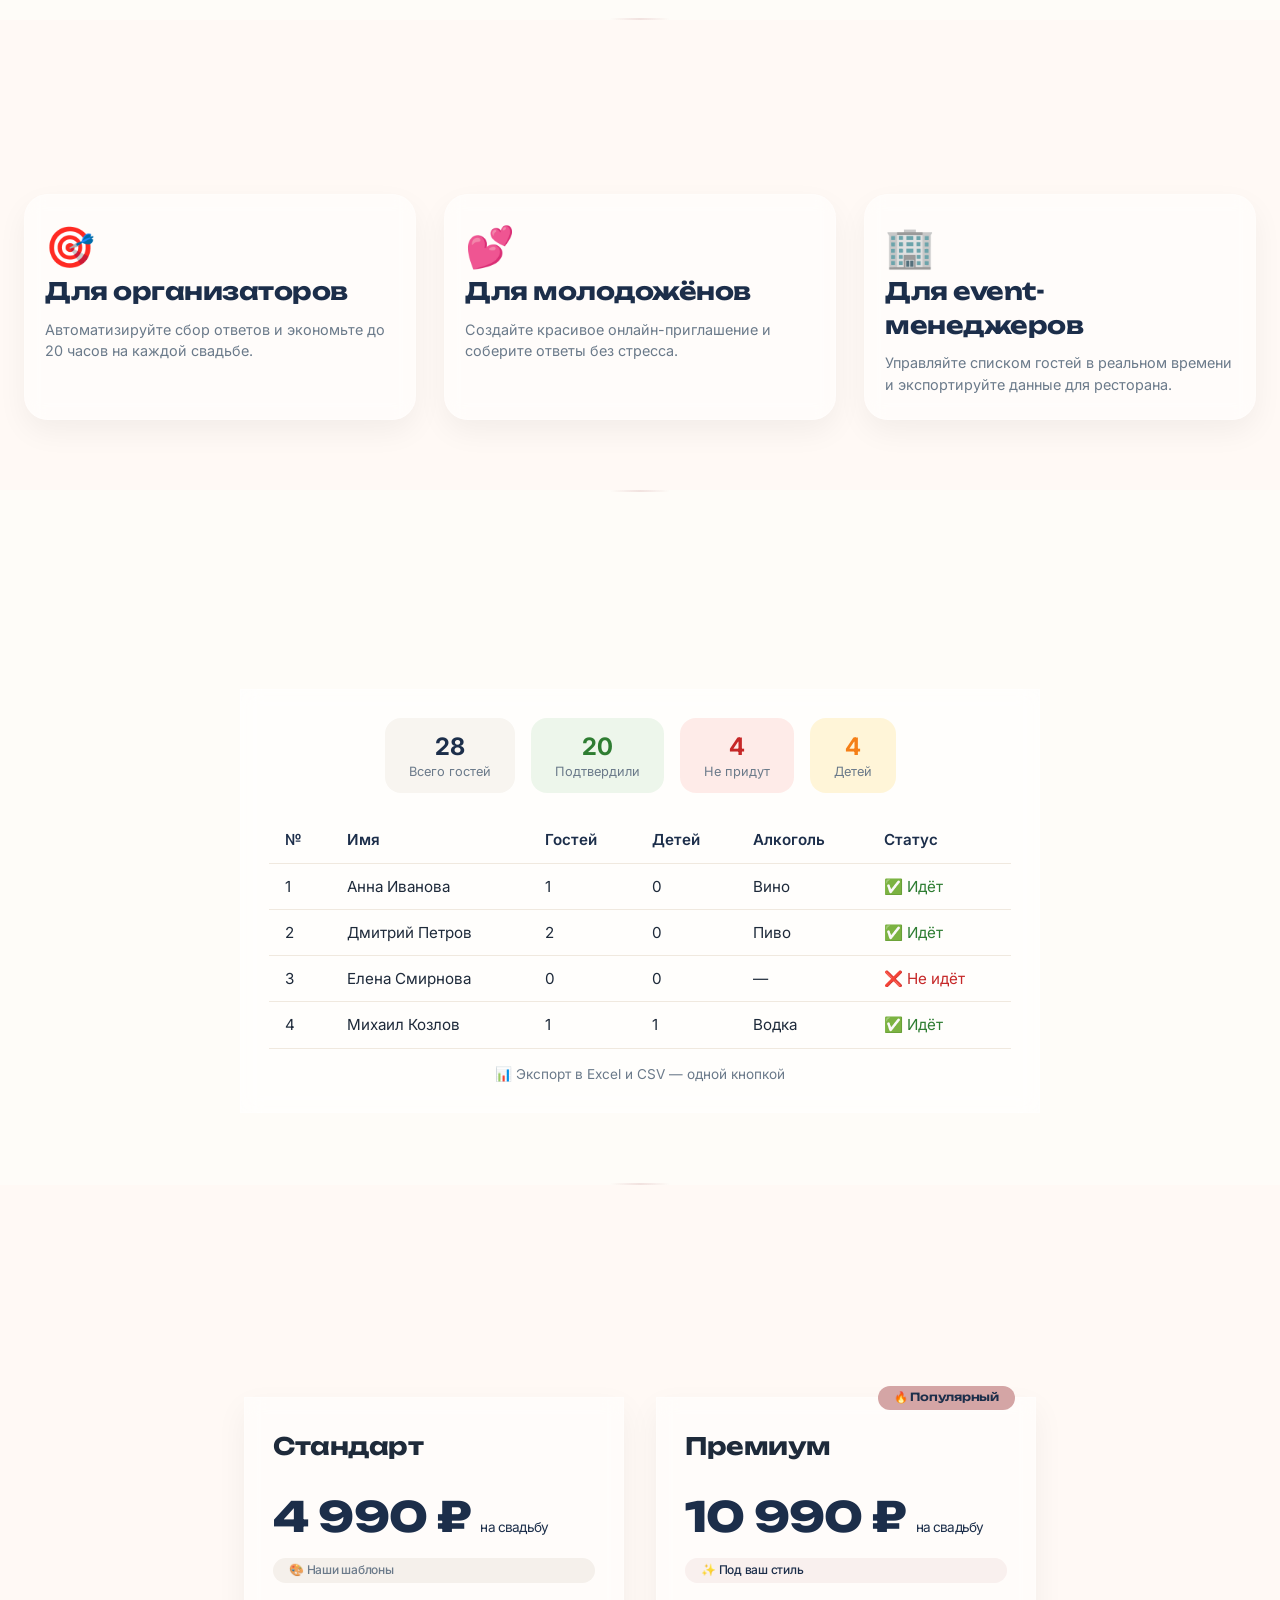
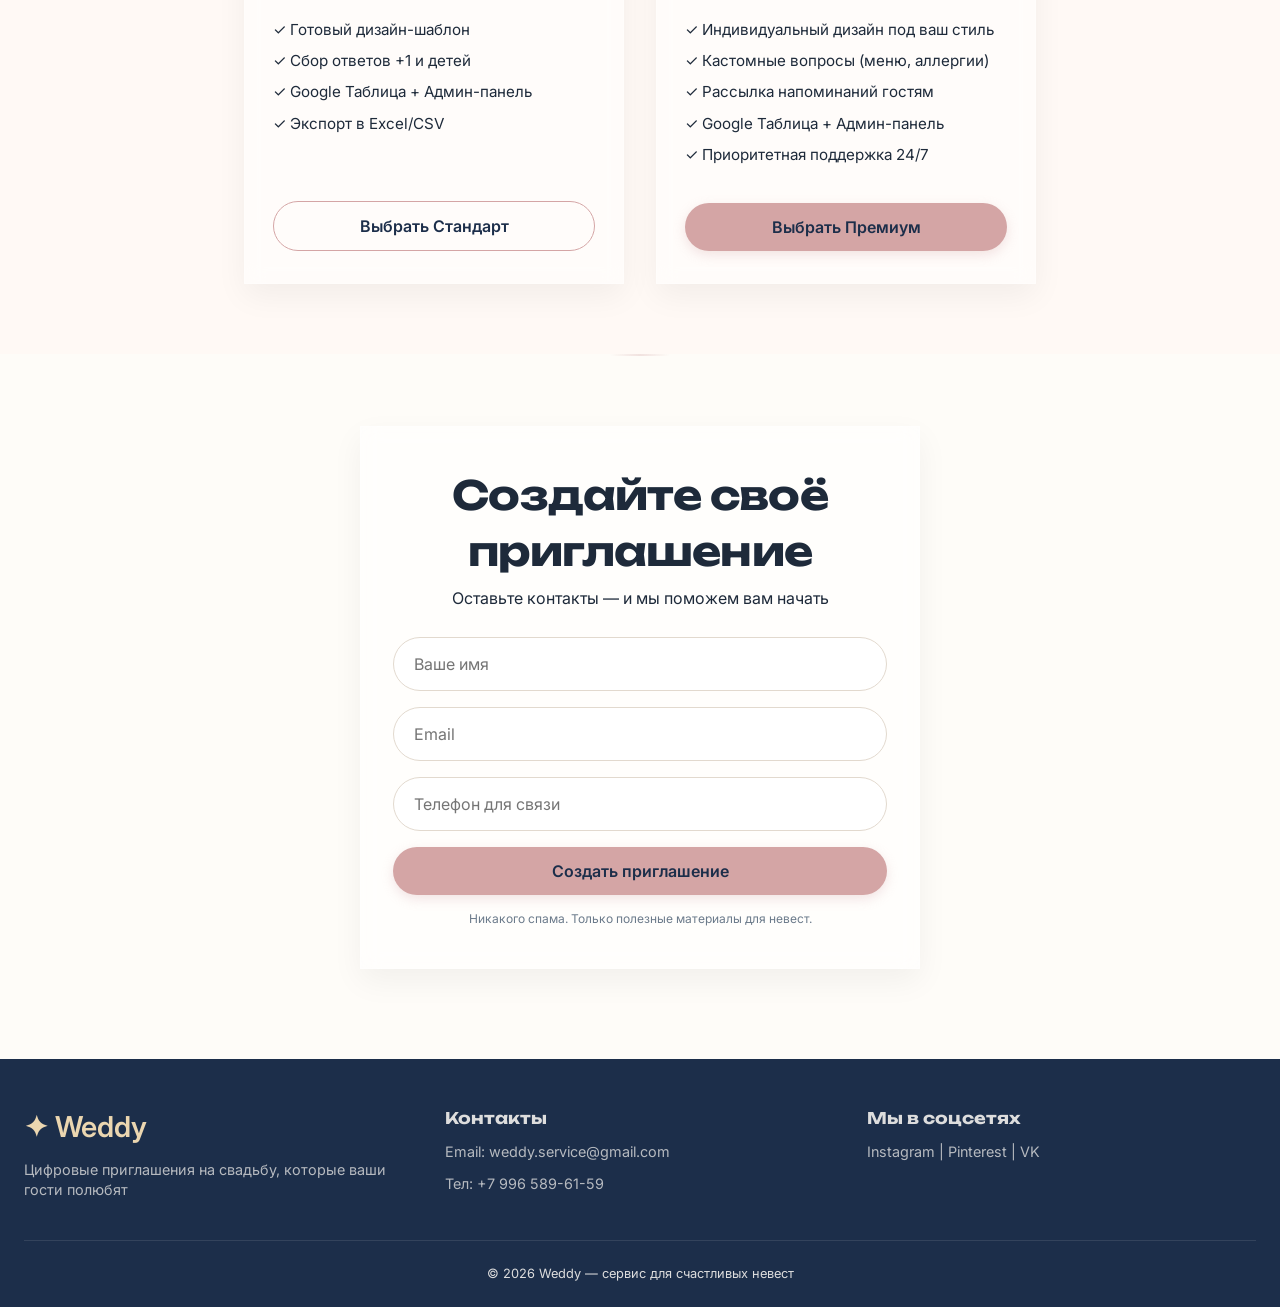
==== commit 36a6e61b: "Добавил блок с шаблонами на лендинг: классический и премиум с заглушками" ====
--- a/index.html
+++ b/index.html
@@ -5,6 +5,7 @@
     <meta name="viewport" content="width=device-width, initial-scale=1.0, viewport-fit=cover">
     <title>Weddy — цифровые приглашения на свадьбу</title>
     <link href="https://fonts.googleapis.com/css2?family=Inter:opsz,wght@14..32,300;14..32,400;14..32,500;14..32,600;14..32,700&family=Unbounded:wght@200;300;400;500;600;700&display=swap" rel="stylesheet">
+    <link href="https://unpkg.com/aos@2.3.1/dist/aos.css" rel="stylesheet">
     <link rel="stylesheet" href="css/style.css">
 </head>
 <body>
@@ -23,8 +24,8 @@
             <div class="nav-links">
                 <a href="#problem">Проблемы</a>
                 <a href="#how-it-works">Как работает</a>
+                <a href="#templates">Шаблоны</a>
                 <a href="#pricing">Тарифы</a>
-                <a href="invitation.html">Пример</a>
                 <a href="#demo" class="btn-small">Создать</a>
             </div>
         </div>
@@ -34,15 +35,15 @@
         <!-- Hero блок -->
         <section class="hero">
             <div class="container hero-container">
-                <div class="hero-content">
+                <div class="hero-content" data-aos="fade-right" data-aos-duration="1000">
                     <h1>Свадьба без хаоса:<br>автоматический сбор ответов гостей</h1>
                     <p class="hero-subtitle">Weddy — сервис, который собирает ответы гостей, считает количество человек и сохраняет всё в Google Таблице. Вы видите статистику в реальном времени и можете выгрузить данные в Excel одной кнопкой.</p>
                     <div class="hero-buttons">
                         <a href="#demo" class="btn btn-primary">Создать приглашение</a>
-                        <a href="invitation.html" class="btn btn-outline">Посмотреть пример</a>
-                    </div>
-                </div>
-                <div class="hero-graphic">
+                        <a href="#templates" class="btn btn-outline">Смотреть шаблоны</a>
+                    </div>
+                </div>
+                <div class="hero-graphic" data-aos="fade-left" data-aos-duration="1000">
                     <div class="abstract-shape"></div>
                     <div class="abstract-shape2"></div>
                     <div class="abstract-shape3"></div>
@@ -57,21 +58,21 @@
         <section id="problem" class="section section-bg-light">
             <div class="container">
                 <div class="section-header">
-                    <h2>Знакомо каждой невесте?</h2>
-                    <p>Организация свадьбы — стресс. Мы убираем главные головные боли</p>
+                    <h2 data-aos="fade-up">Знакомо каждой невесте?</h2>
+                    <p data-aos="fade-up" data-aos-delay="100">Организация свадьбы — стресс. Мы убираем главные головные боли</p>
                 </div>
                 <div class="grid-3">
-                    <div class="pain-card glass">
+                    <div class="pain-card glass" data-aos="fade-right" data-aos-delay="200">
                         <div class="pain-icon"></div>
                         <h3>Тысяча сообщений</h3>
                         <p>"А когда?", "А можно с +1?", "А что с детьми?" — вместо того, чтобы наслаждаться подготовкой, вы тонете в мессенджерах.</p>
                     </div>
-                    <div class="pain-card glass">
+                    <div class="pain-card glass" data-aos="fade-up" data-aos-delay="300">
                         <div class="pain-icon"></div>
                         <h3>Неизвестное количество гостей</h3>
                         <p>Вы заказываете банкет вслепую: кто-то не придёт, кто-то приведёт неожиданного +1. Перерасход бюджета или пустые места.</p>
                     </div>
-                    <div class="pain-card glass">
+                    <div class="pain-card glass" data-aos="fade-left" data-aos-delay="400">
                         <div class="pain-icon"></div>
                         <h3>Ручной сбор ответов</h3>
                         <p>Excel-таблицы, голосовые сообщения, забытые ответы — вы тратите часы на то, что может делать автоматика.</p>
@@ -87,21 +88,21 @@
         <section id="how-it-works" class="section">
             <div class="container">
                 <div class="section-header">
-                    <h2>Как это работает</h2>
-                    <p>Всего 3 шага — и вы забываете о хаосе</p>
+                    <h2 data-aos="fade-up">Как это работает</h2>
+                    <p data-aos="fade-up" data-aos-delay="100">Всего 3 шага — и вы забываете о хаосе</p>
                 </div>
                 <div class="steps">
-                    <div class="step-item glass">
+                    <div class="step-item glass" data-aos="fade-right" data-aos-delay="200">
                         <div class="step-number">1</div>
                         <h3>Создаёте приглашение</h3>
                         <p>Выбираете дизайн, заполняете информацию о свадьбе. Получаете уникальную ссылку для гостей.</p>
                     </div>
-                    <div class="step-item glass">
+                    <div class="step-item glass" data-aos="fade-up" data-aos-delay="300">
                         <div class="step-number">2</div>
                         <h3>Гости заполняют форму</h3>
                         <p>Гость переходит по ссылке, указывает имя, количество гостей, предпочтения. Данные автоматически попадают в Google Таблицу.</p>
                     </div>
-                    <div class="step-item glass">
+                    <div class="step-item glass" data-aos="fade-left" data-aos-delay="400">
                         <div class="step-number">3</div>
                         <h3>Вы видите всё в админ-панели</h3>
                         <p>Открываете админку, видите список всех гостей. Смотрите статистику, фильтруете, выгружаете в Excel.</p>
@@ -113,44 +114,107 @@
         <!-- Разделитель -->
         <div class="section-divider"></div>
 
+        <!-- ШАБЛОНЫ (НОВЫЙ БЛОК) -->
+        <section id="templates" class="section section-bg-light">
+            <div class="container">
+                <div class="section-header">
+                    <h2 data-aos="fade-up">Выберите свой стиль</h2>
+                    <p data-aos="fade-up" data-aos-delay="100">Два уникальных дизайна для вашего идеального приглашения</p>
+                </div>
+                <div class="templates-grid">
+                    <!-- Шаблон 1: Классический -->
+                    <div class="template-card glass" data-aos="flip-left" data-aos-delay="200">
+                        <div class="template-preview">
+                            <div class="template-placeholder template-classic">
+                                <div class="template-label">✦ Классический</div>
+                                <div class="template-overlay">
+                                    <span class="template-icon">💕</span>
+                                    <span class="template-name">Анна & Дмитрий</span>
+                                    <span class="template-desc">Романтичный, нежный, свадебный</span>
+                                </div>
+                            </div>
+                        </div>
+                        <div class="template-info">
+                            <h3>Классический</h3>
+                            <p>Нежный розовый дизайн с романтической атмосферой. Идеально для традиционной свадьбы.</p>
+                            <div class="template-tags">
+                                <span class="tag">Романтика</span>
+                                <span class="tag">Нежность</span>
+                                <span class="tag">Свадебный</span>
+                            </div>
+                            <a href="invitation.html" class="btn btn-outline w-100">Посмотреть пример</a>
+                        </div>
+                    </div>
+
+                    <!-- Шаблон 2: Премиум -->
+                    <div class="template-card glass popular" data-aos="flip-right" data-aos-delay="300">
+                        <div class="popular-badge">🔥 Популярный</div>
+                        <div class="template-preview">
+                            <div class="template-placeholder template-premium">
+                                <div class="template-label">✦ Премиум</div>
+                                <div class="template-overlay">
+                                    <span class="template-icon">✨</span>
+                                    <span class="template-name">Екатерина & Алексей</span>
+                                    <span class="template-desc">Роскошный, стильный, премиальный</span>
+                                </div>
+                            </div>
+                        </div>
+                        <div class="template-info">
+                            <h3>Премиум</h3>
+                            <p>Элегантный дизайн с декоративными линиями и стильным оформлением. Для особенного дня.</p>
+                            <div class="template-tags">
+                                <span class="tag">Элегантность</span>
+                                <span class="tag">Стиль</span>
+                                <span class="tag">Премиум</span>
+                            </div>
+                            <a href="invitation-premium.html" class="btn btn-primary w-100">Посмотреть пример</a>
+                        </div>
+                    </div>
+                </div>
+            </div>
+        </section>
+
+        <!-- Разделитель -->
+        <div class="section-divider"></div>
+
         <!-- Преимущества -->
+        <section class="section">
+            <div class="container">
+                <div class="section-header">
+                    <h2 data-aos="fade-up">Почему организаторы выбирают Weddy</h2>
+                </div>
+                <div class="features-grid">
+                    <div class="feature" data-aos="fade-right" data-aos-delay="100"><span class="check">✓</span> Все данные в Google Таблице</div>
+                    <div class="feature" data-aos="fade-right" data-aos-delay="200"><span class="check">✓</span> Только вы имеете доступ к данным</div>
+                    <div class="feature" data-aos="fade-left" data-aos-delay="100"><span class="check">✓</span> Работает на телефоне и компьютере</div>
+                    <div class="feature" data-aos="fade-left" data-aos-delay="200"><span class="check">✓</span> Экспорт в Excel одной кнопкой</div>
+                    <div class="feature" data-aos="fade-right" data-aos-delay="150"><span class="check">✓</span> Удобная админ-панель с фильтрами</div>
+                    <div class="feature" data-aos="fade-left" data-aos-delay="150"><span class="check">✓</span> Бесплатно для гостей</div>
+                </div>
+            </div>
+        </section>
+
+        <!-- Разделитель -->
+        <div class="section-divider"></div>
+
+        <!-- Для кого -->
         <section class="section section-bg-light">
             <div class="container">
                 <div class="section-header">
-                    <h2>Почему организаторы выбирают Weddy</h2>
-                </div>
-                <div class="features-grid">
-                    <div class="feature"><span class="check">✓</span> Все данные в Google Таблице</div>
-                    <div class="feature"><span class="check">✓</span> Только вы имеете доступ к данным</div>
-                    <div class="feature"><span class="check">✓</span> Работает на телефоне и компьютере</div>
-                    <div class="feature"><span class="check">✓</span> Экспорт в Excel одной кнопкой</div>
-                    <div class="feature"><span class="check">✓</span> Удобная админ-панель с фильтрами</div>
-                    <div class="feature"><span class="check">✓</span> Бесплатно для гостей</div>
-                </div>
-            </div>
-        </section>
-
-        <!-- Разделитель -->
-        <div class="section-divider"></div>
-
-        <!-- Для кого -->
-        <section class="section">
-            <div class="container">
-                <div class="section-header">
-                    <h2>Для кого этот сервис</h2>
+                    <h2 data-aos="fade-up">Для кого этот сервис</h2>
                 </div>
                 <div class="grid-3">
-                    <div class="pain-card glass">
+                    <div class="pain-card glass" data-aos="flip-left" data-aos-delay="100">
                         <div class="pain-icon" style="font-size:2.5rem;">🎯</div>
                         <h3>Для организаторов</h3>
                         <p>Автоматизируйте сбор ответов и экономьте до 20 часов на каждой свадьбе.</p>
                     </div>
-                    <div class="pain-card glass">
+                    <div class="pain-card glass" data-aos="flip-up" data-aos-delay="200">
                         <div class="pain-icon" style="font-size:2.5rem;">💕</div>
                         <h3>Для молодожёнов</h3>
                         <p>Создайте красивое онлайн-приглашение и соберите ответы без стресса.</p>
                     </div>
-                    <div class="pain-card glass">
+                    <div class="pain-card glass" data-aos="flip-right" data-aos-delay="300">
                         <div class="pain-icon" style="font-size:2.5rem;">🏢</div>
                         <h3>Для event-менеджеров</h3>
                         <p>Управляйте списком гостей в реальном времени и экспортируйте данные для ресторана.</p>
@@ -163,11 +227,11 @@
         <div class="section-divider"></div>
 
         <!-- Пример админ-панели -->
-        <section class="section section-bg-light">
+        <section class="section">
             <div class="container" style="text-align: center;">
-                <h2>Как выглядит админ-панель</h2>
-                <p class="section-subtitle">Все ответы гостей в одной таблице</p>
-                <div class="stats-preview glass">
+                <h2 data-aos="fade-up">Как выглядит админ-панель</h2>
+                <p class="section-subtitle" data-aos="fade-up" data-aos-delay="100">Все ответы гостей в одной таблице</p>
+                <div class="stats-preview glass" data-aos="zoom-in" data-aos-delay="200">
                     <div style="display: flex; flex-wrap: wrap; gap: 16px; justify-content: center; margin-bottom: 24px;">
                         <div style="background: #F8F5F0; padding: 12px 24px; border-radius: 16px;">
                             <div style="font-size: 1.5rem; font-weight: 700; color: #1C2E4A;">28</div>
@@ -211,11 +275,11 @@
         <section id="pricing" class="section section-bg-light">
             <div class="container">
                 <div class="section-header">
-                    <h2>Выберите свой пакет</h2>
-                    <p>Стандарт — наши готовые шаблоны. Премиум — дизайн под вашу свадьбу</p>
+                    <h2 data-aos="fade-up">Выберите свой пакет</h2>
+                    <p data-aos="fade-up" data-aos-delay="100">Стандарт — наши готовые шаблоны. Премиум — дизайн под вашу свадьбу</p>
                 </div>
                 <div class="pricing-grid">
-                    <div class="pricing-card glass">
+                    <div class="pricing-card glass" data-aos="flip-left" data-aos-delay="200">
                         <h3>Стандарт</h3>
                         <div class="price">4 990 ₽ <small>на свадьбу</small></div>
                         <div class="package-badge">🎨 Наши шаблоны</div>
@@ -227,7 +291,7 @@
                         </ul>
                         <button class="btn btn-outline w-100 demo-single">Выбрать Стандарт</button>
                     </div>
-                    <div class="pricing-card popular glass">
+                    <div class="pricing-card popular glass" data-aos="flip-up" data-aos-delay="300">
                         <div class="popular-badge">🔥 Популярный</div>
                         <h3>Премиум</h3>
                         <div class="price">10 990 ₽ <small>на свадьбу</small></div>
@@ -251,7 +315,7 @@
         <!-- Форма захвата -->
         <section id="demo" class="section">
             <div class="container">
-                <div class="form-card glass">
+                <div class="form-card glass" data-aos="fade-up" data-aos-duration="800">
                     <h2 style="text-align: center; margin-bottom: 8px;">Создайте своё приглашение</h2>
                     <p style="text-align: center; margin-bottom: 28px;">Оставьте контакты — и мы поможем вам начать</p>
                     <form id="leadForm">
@@ -295,6 +359,7 @@
         </div>
     </footer>
 
+    <script src="https://unpkg.com/aos@2.3.1/dist/aos.js"></script>
     <script src="js/script.js"></script>
 </body>
 </html>
--- a/css/style.css
+++ b/css/style.css
@@ -1032,4 +1032,303 @@
 
 .section-bg-light .glass {
     background: rgba(255, 255, 255, 0.5) !important;
+}
+
+/* =====================================================
+   ПОПАПЫ ДЛЯ ЛЕНДИНГА
+   ===================================================== */
+
+.popup-overlay {
+    position: fixed;
+    top: 0;
+    left: 0;
+    width: 100%;
+    height: 100%;
+    background: rgba(0, 0, 0, 0.6);
+    backdrop-filter: blur(8px);
+    -webkit-backdrop-filter: blur(8px);
+    display: none;
+    align-items: center;
+    justify-content: center;
+    z-index: 9999;
+    padding: 20px;
+    animation: fadeIn 0.3s ease;
+}
+
+.popup-overlay.active {
+    display: flex;
+}
+
+.popup {
+    background: white;
+    max-width: 460px;
+    width: 100%;
+    padding: 48px 36px 36px;
+    border-radius: 32px;
+    text-align: center;
+    box-shadow: 0 40px 80px rgba(0, 0, 0, 0.3);
+    animation: popUp 0.4s cubic-bezier(0.34, 1.56, 0.64, 1);
+    position: relative;
+    overflow: hidden;
+}
+
+.popup::before {
+    content: '';
+    position: absolute;
+    top: 0;
+    left: 0;
+    right: 0;
+    height: 4px;
+    background: linear-gradient(90deg, #D4A5A5, #C48E8E);
+}
+
+.popup-icon {
+    font-size: 4rem;
+    margin-bottom: 16px;
+}
+
+.popup-title {
+    font-family: 'Unbounded', sans-serif;
+    font-size: 1.5rem;
+    color: #1C2E4A;
+    margin-bottom: 12px;
+}
+
+.popup-text {
+    color: #6B7A8A;
+    font-size: 1rem;
+    line-height: 1.6;
+    margin-bottom: 28px;
+}
+
+.popup-btn {
+    padding: 14px 48px;
+    background: #1C2E4A;
+    color: white;
+    border: none;
+    border-radius: 60px;
+    font-family: 'Unbounded', sans-serif;
+    font-weight: 600;
+    font-size: 0.95rem;
+    cursor: pointer;
+    transition: all 0.3s ease;
+}
+
+.popup-btn:hover {
+    background: #2C4A6E;
+    transform: translateY(-2px);
+    box-shadow: 0 8px 25px rgba(28, 46, 74, 0.25);
+}
+
+.popup-btn-error {
+    background: #D4A5A5;
+    color: #1C2E4A;
+}
+
+.popup-btn-error:hover {
+    background: #C48E8E;
+    box-shadow: 0 8px 25px rgba(212, 165, 165, 0.35);
+}
+
+@keyframes fadeIn {
+    from { opacity: 0; }
+    to { opacity: 1; }
+}
+
+@keyframes popUp {
+    from {
+        opacity: 0;
+        transform: scale(0.85) translateY(20px);
+    }
+    to {
+        opacity: 1;
+        transform: scale(1) translateY(0);
+    }
+}
+
+@media (max-width: 480px) {
+    .popup {
+        padding: 32px 24px 28px;
+        border-radius: 24px;
+    }
+    .popup-icon {
+        font-size: 3rem;
+    }
+    .popup-title {
+        font-size: 1.2rem;
+    }
+    .popup-text {
+        font-size: 0.9rem;
+    }
+    .popup-btn {
+        padding: 12px 32px;
+        font-size: 0.85rem;
+    }
+}
+
+/* =====================================================
+   БЛОК ШАБЛОНОВ
+   ===================================================== */
+
+.templates-grid {
+    display: grid;
+    grid-template-columns: 1fr;
+    gap: 40px;
+    max-width: 1100px;
+    margin: 0 auto;
+    padding: 0 16px;
+}
+
+@media (min-width: 768px) {
+    .templates-grid {
+        grid-template-columns: 1fr 1fr;
+        gap: 40px;
+        padding: 0;
+    }
+}
+
+.template-card {
+    border-radius: var(--card-radius);
+    overflow: hidden;
+    transition: transform 0.3s ease, box-shadow 0.3s ease;
+    position: relative;
+}
+
+.template-card:hover {
+    transform: translateY(-8px);
+    box-shadow: var(--shadow-hover);
+}
+
+.template-card.popular {
+    border-top: 5px solid var(--rose-gold);
+}
+
+.template-preview {
+    width: 100%;
+    aspect-ratio: 4 / 3;
+    overflow: hidden;
+    position: relative;
+}
+
+.template-placeholder {
+    width: 100%;
+    height: 100%;
+    display: flex;
+    align-items: center;
+    justify-content: center;
+    position: relative;
+    overflow: hidden;
+}
+
+/* Классический шаблон (розовый) */
+.template-classic {
+    background: linear-gradient(135deg, #F5EDE6 0%, #E8DDD4 100%);
+}
+
+.template-classic .template-label {
+    color: #8B7A6B;
+}
+
+.template-classic .template-overlay {
+    background: linear-gradient(180deg, transparent 0%, rgba(28, 46, 74, 0.6) 100%);
+}
+
+/* Премиум шаблон (тёмный) */
+.template-premium {
+    background: linear-gradient(135deg, #1C2E4A 0%, #2C4A6E 100%);
+}
+
+.template-premium .template-label {
+    color: rgba(255, 255, 255, 0.5);
+}
+
+.template-premium .template-overlay {
+    background: linear-gradient(180deg, transparent 0%, rgba(0, 0, 0, 0.6) 100%);
+}
+
+.template-label {
+    position: absolute;
+    top: 16px;
+    right: 20px;
+    font-size: 0.7rem;
+    letter-spacing: 3px;
+    text-transform: uppercase;
+    opacity: 0.6;
+}
+
+.template-overlay {
+    position: absolute;
+    bottom: 0;
+    left: 0;
+    right: 0;
+    padding: 30px 24px 24px;
+    display: flex;
+    flex-direction: column;
+    align-items: center;
+}
+
+.template-icon {
+    font-size: 2.5rem;
+    margin-bottom: 4px;
+}
+
+.template-name {
+    font-family: 'Unbounded', sans-serif;
+    font-size: 1.2rem;
+    font-weight: 400;
+    color: white;
+    letter-spacing: 1px;
+}
+
+.template-desc {
+    font-size: 0.8rem;
+    color: rgba(255, 255, 255, 0.7);
+    margin-top: 4px;
+}
+
+.template-info {
+    padding: 24px 24px 28px;
+}
+
+.template-info h3 {
+    font-family: 'Unbounded', sans-serif;
+    font-size: 1.3rem;
+    margin-bottom: 8px;
+}
+
+.template-info p {
+    color: #6B7A8A;
+    font-size: 0.9rem;
+    line-height: 1.5;
+    margin-bottom: 16px;
+}
+
+.template-tags {
+    display: flex;
+    flex-wrap: wrap;
+    gap: 8px;
+    margin-bottom: 20px;
+}
+
+.tag {
+    padding: 4px 14px;
+    background: #F5F0EB;
+    border-radius: 40px;
+    font-size: 0.7rem;
+    color: #6B7A8A;
+    font-weight: 500;
+}
+
+.template-card.popular .tag {
+    background: rgba(212, 165, 165, 0.15);
+    color: #1C2E4A;
+}
+
+@media (max-width: 480px) {
+    .template-info {
+        padding: 20px 16px 24px;
+    }
+    .template-name {
+        font-size: 1rem;
+    }
 }
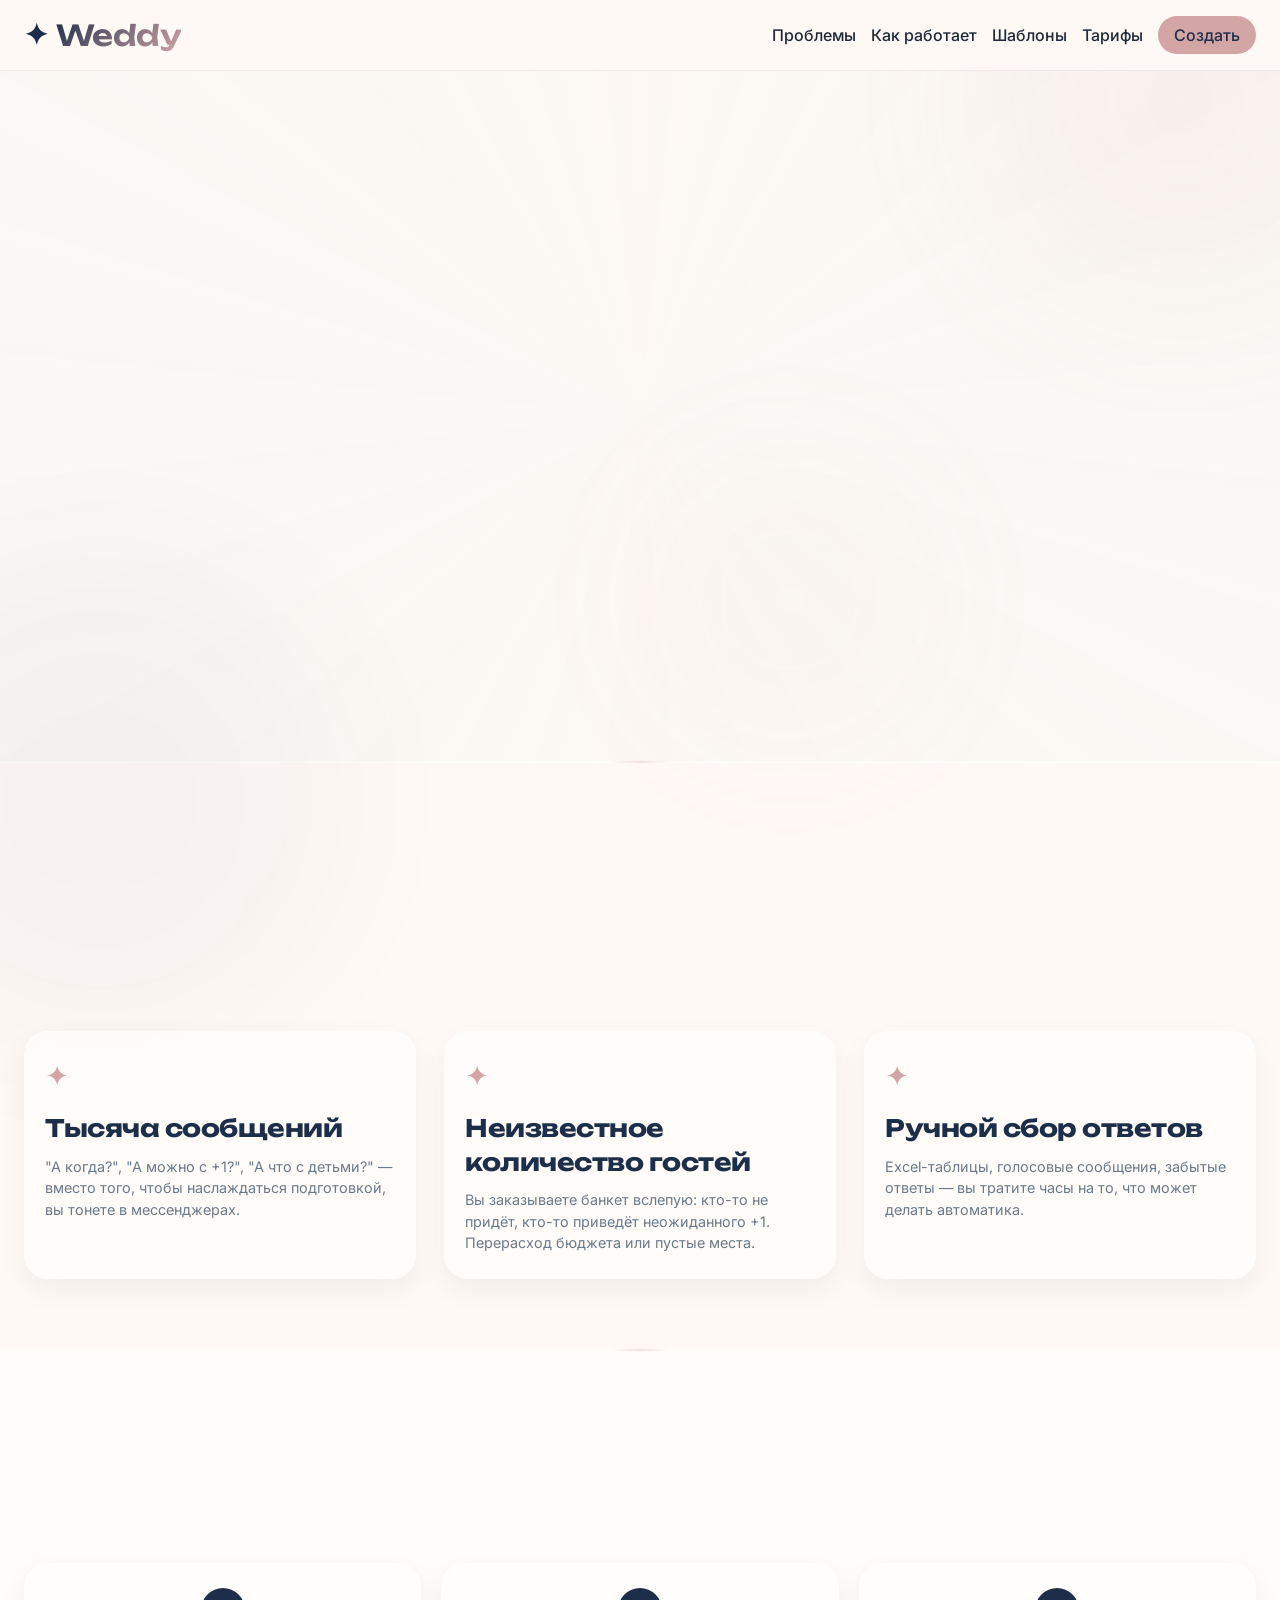
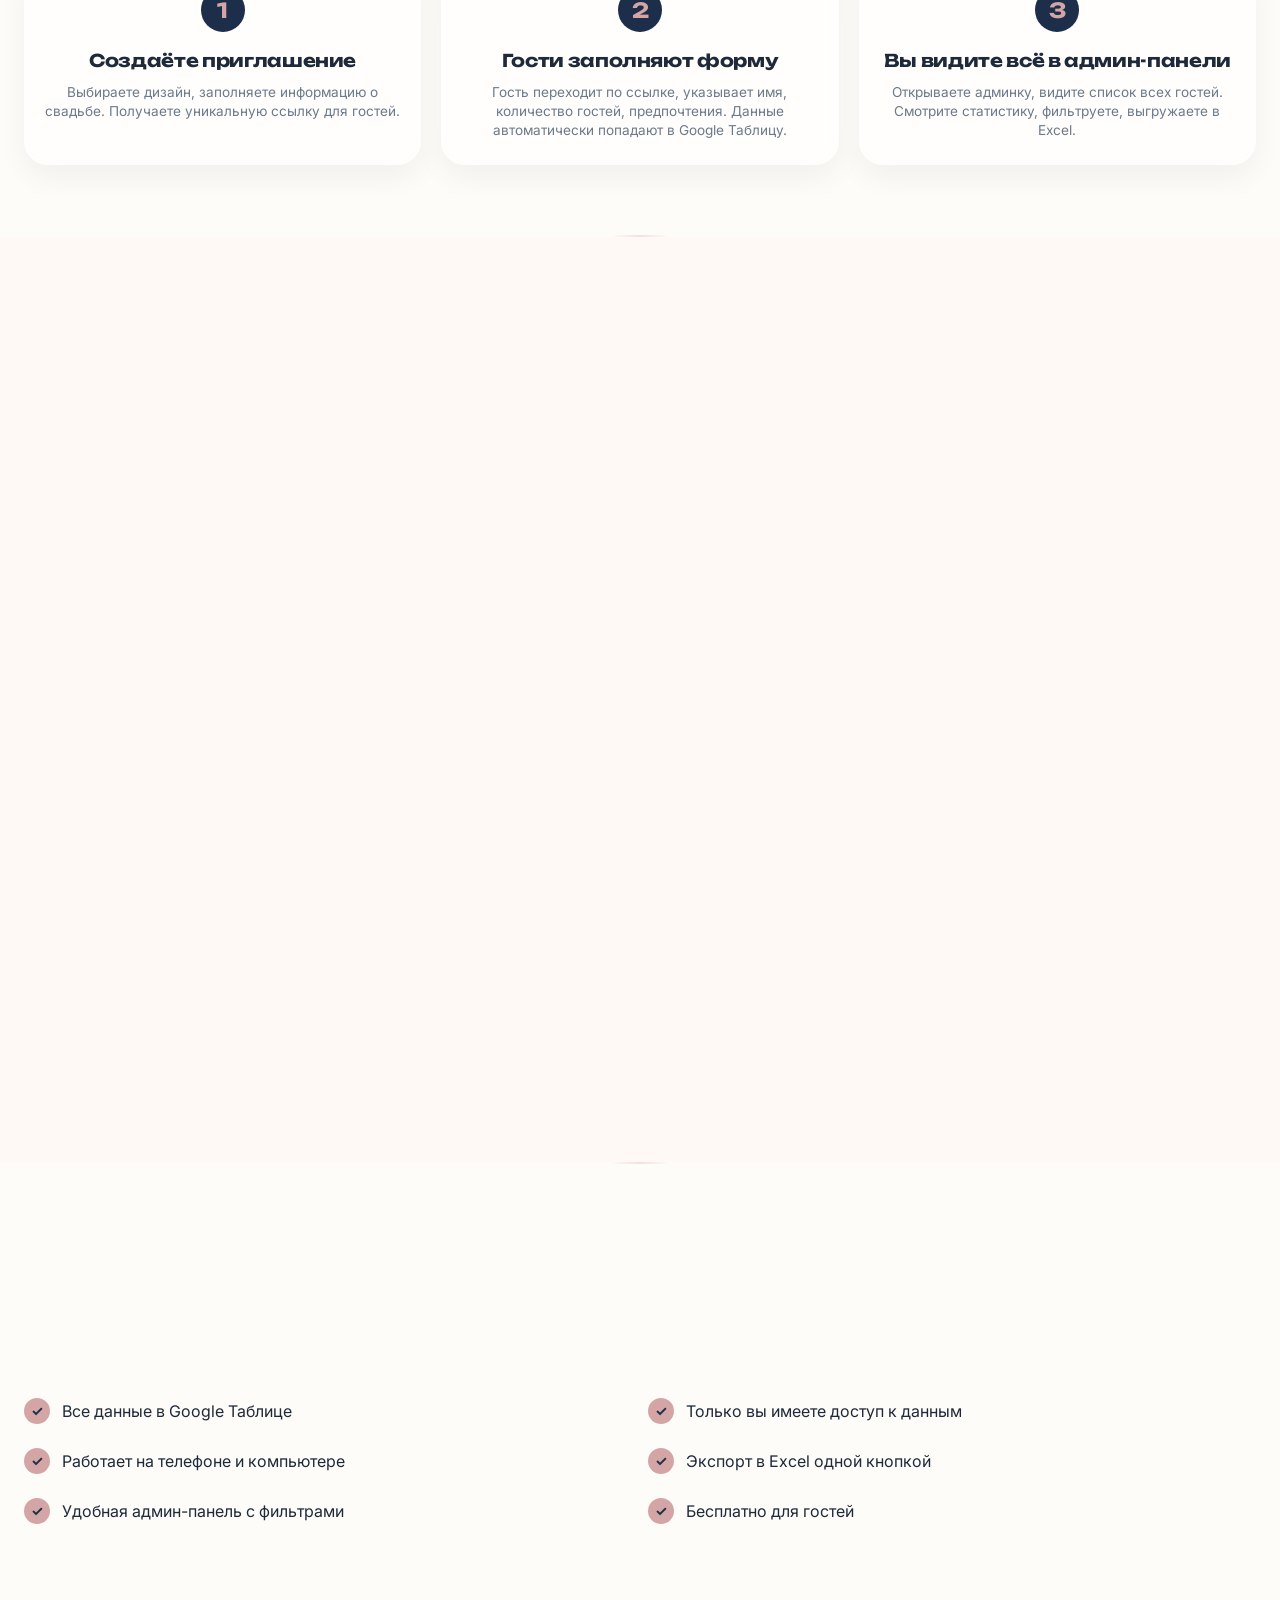
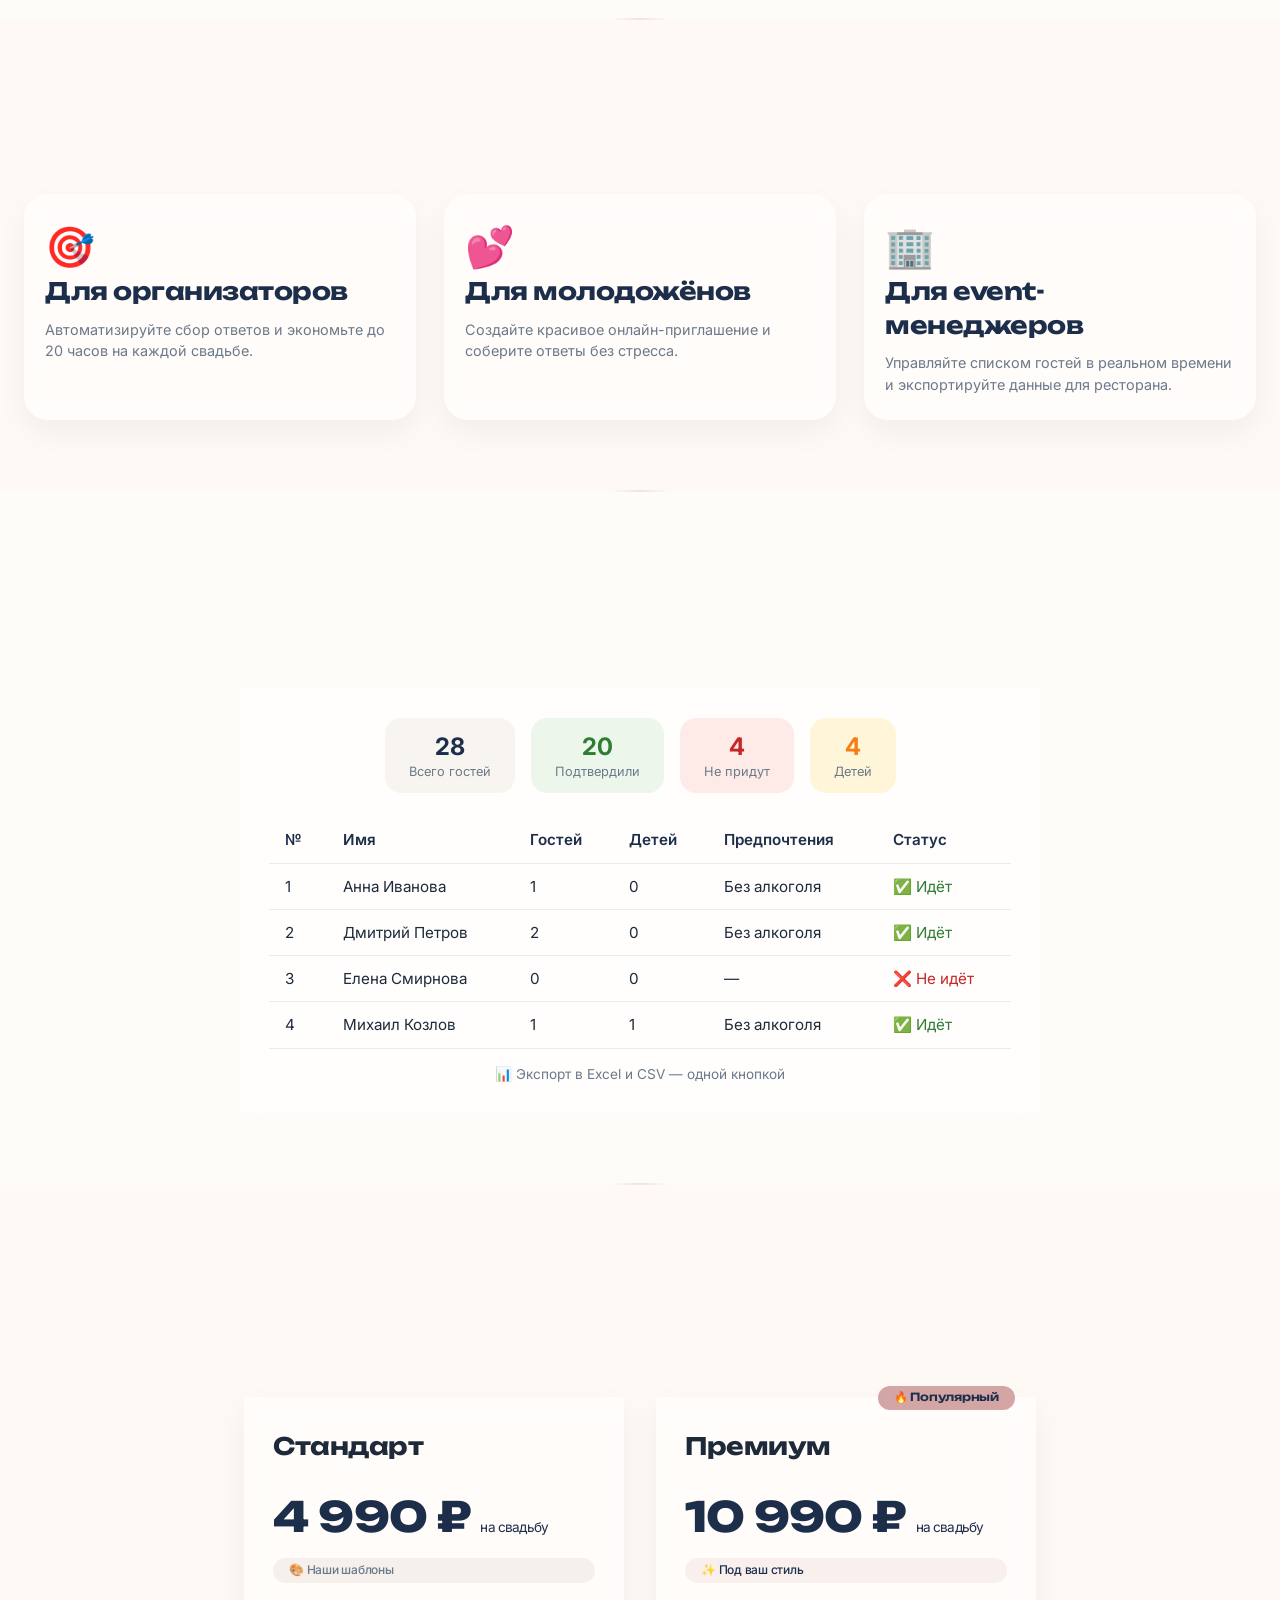
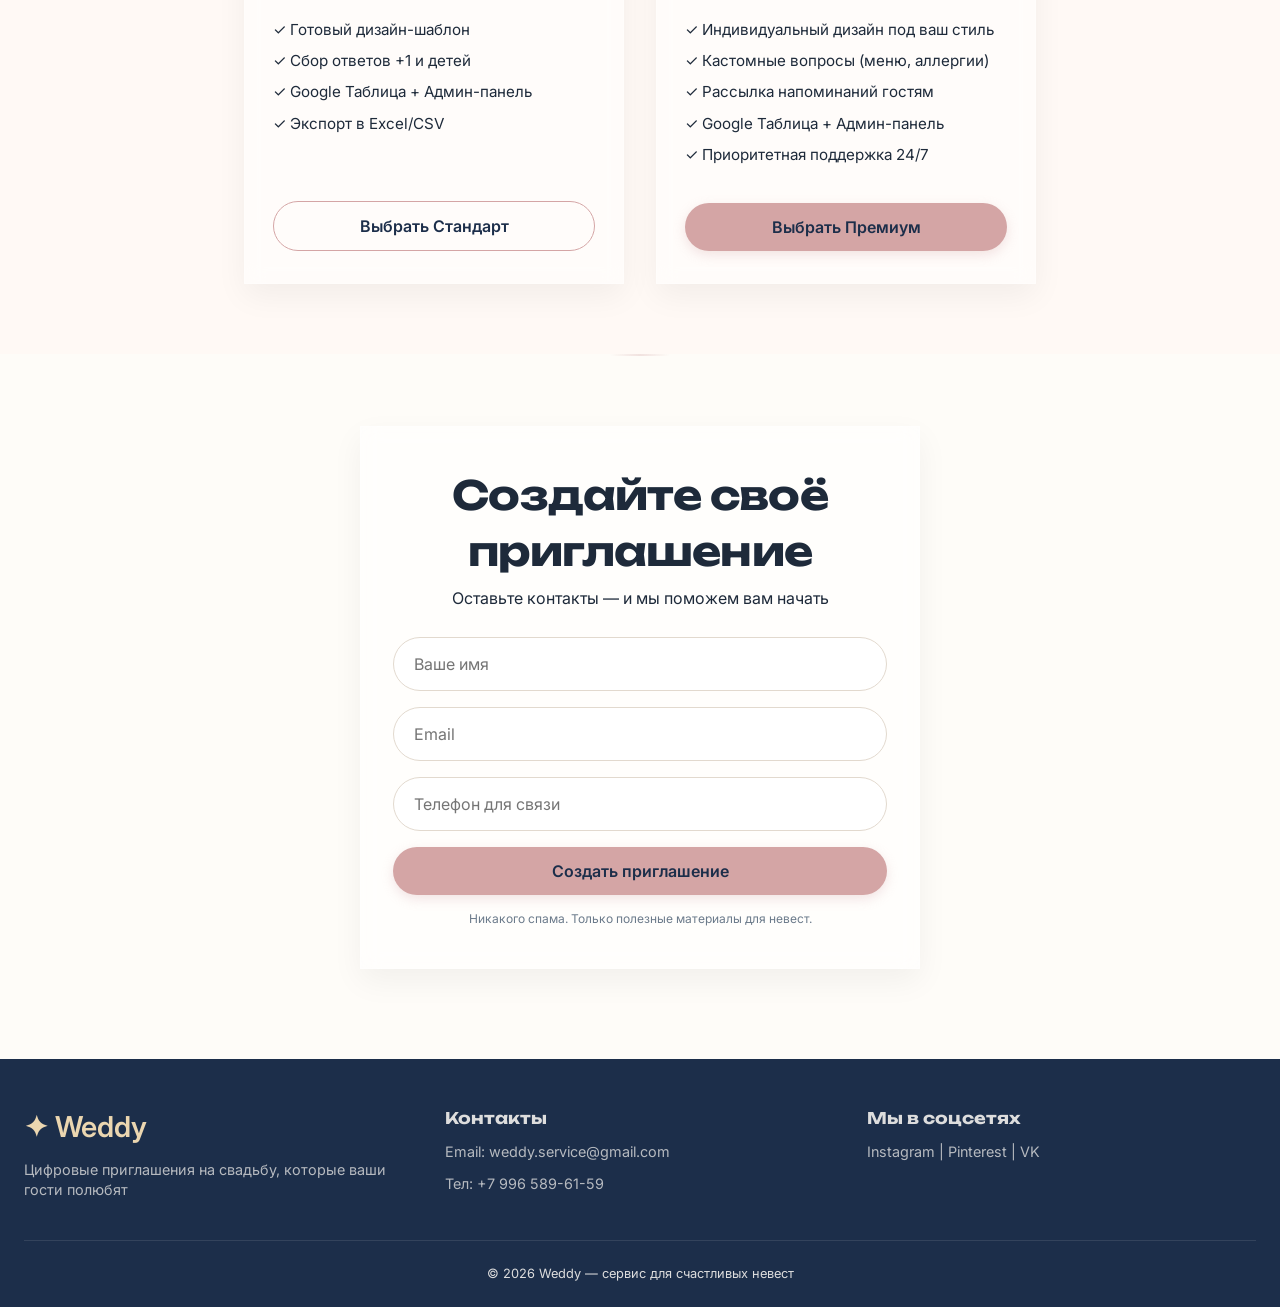
==== commit a307c9d6: "Обновлён лендинг: блок шаблонов, убрал алкоголь из админки в примере" ====
--- a/index.html
+++ b/index.html
@@ -114,7 +114,7 @@
         <!-- Разделитель -->
         <div class="section-divider"></div>
 
-        <!-- ШАБЛОНЫ (НОВЫЙ БЛОК) -->
+        <!-- ШАБЛОНЫ -->
         <section id="templates" class="section section-bg-light">
             <div class="container">
                 <div class="section-header">
@@ -122,7 +122,6 @@
                     <p data-aos="fade-up" data-aos-delay="100">Два уникальных дизайна для вашего идеального приглашения</p>
                 </div>
                 <div class="templates-grid">
-                    <!-- Шаблон 1: Классический -->
                     <div class="template-card glass" data-aos="flip-left" data-aos-delay="200">
                         <div class="template-preview">
                             <div class="template-placeholder template-classic">
@@ -146,7 +145,6 @@
                         </div>
                     </div>
 
-                    <!-- Шаблон 2: Премиум -->
                     <div class="template-card glass popular" data-aos="flip-right" data-aos-delay="300">
                         <div class="popular-badge">🔥 Популярный</div>
                         <div class="template-preview">
@@ -252,13 +250,13 @@
                     </div>
                     <table class="stats-table">
                         <thead>
-                            <tr><th>№</th><th>Имя</th><th>Гостей</th><th>Детей</th><th>Алкоголь</th><th>Статус</th></tr>
+                            <tr><th>№</th><th>Имя</th><th>Гостей</th><th>Детей</th><th>Предпочтения</th><th>Статус</th></tr>
                         </thead>
                         <tbody>
-                            <tr><td>1</td><td>Анна Иванова</td><td>1</td><td>0</td><td>Вино</td><td style="color:#2E7D32;">✅ Идёт</td></tr>
-                            <tr><td>2</td><td>Дмитрий Петров</td><td>2</td><td>0</td><td>Пиво</td><td style="color:#2E7D32;">✅ Идёт</td></tr>
+                            <tr><td>1</td><td>Анна Иванова</td><td>1</td><td>0</td><td>Без алкоголя</td><td style="color:#2E7D32;">✅ Идёт</td></tr>
+                            <tr><td>2</td><td>Дмитрий Петров</td><td>2</td><td>0</td><td>Без алкоголя</td><td style="color:#2E7D32;">✅ Идёт</td></tr>
                             <tr><td>3</td><td>Елена Смирнова</td><td>0</td><td>0</td><td>—</td><td style="color:#C62828;">❌ Не идёт</td></tr>
-                            <tr><td>4</td><td>Михаил Козлов</td><td>1</td><td>1</td><td>Водка</td><td style="color:#2E7D32;">✅ Идёт</td></tr>
+                            <tr><td>4</td><td>Михаил Козлов</td><td>1</td><td>1</td><td>Без алкоголя</td><td style="color:#2E7D32;">✅ Идёт</td></tr>
                         </tbody>
                     </table>
                     <div style="margin-top: 16px; font-size: 0.85rem; color: var(--text-muted);">
--- a/css/style.css
+++ b/css/style.css
@@ -1035,138 +1035,6 @@
 }
 
 /* =====================================================
-   ПОПАПЫ ДЛЯ ЛЕНДИНГА
-   ===================================================== */
-
-.popup-overlay {
-    position: fixed;
-    top: 0;
-    left: 0;
-    width: 100%;
-    height: 100%;
-    background: rgba(0, 0, 0, 0.6);
-    backdrop-filter: blur(8px);
-    -webkit-backdrop-filter: blur(8px);
-    display: none;
-    align-items: center;
-    justify-content: center;
-    z-index: 9999;
-    padding: 20px;
-    animation: fadeIn 0.3s ease;
-}
-
-.popup-overlay.active {
-    display: flex;
-}
-
-.popup {
-    background: white;
-    max-width: 460px;
-    width: 100%;
-    padding: 48px 36px 36px;
-    border-radius: 32px;
-    text-align: center;
-    box-shadow: 0 40px 80px rgba(0, 0, 0, 0.3);
-    animation: popUp 0.4s cubic-bezier(0.34, 1.56, 0.64, 1);
-    position: relative;
-    overflow: hidden;
-}
-
-.popup::before {
-    content: '';
-    position: absolute;
-    top: 0;
-    left: 0;
-    right: 0;
-    height: 4px;
-    background: linear-gradient(90deg, #D4A5A5, #C48E8E);
-}
-
-.popup-icon {
-    font-size: 4rem;
-    margin-bottom: 16px;
-}
-
-.popup-title {
-    font-family: 'Unbounded', sans-serif;
-    font-size: 1.5rem;
-    color: #1C2E4A;
-    margin-bottom: 12px;
-}
-
-.popup-text {
-    color: #6B7A8A;
-    font-size: 1rem;
-    line-height: 1.6;
-    margin-bottom: 28px;
-}
-
-.popup-btn {
-    padding: 14px 48px;
-    background: #1C2E4A;
-    color: white;
-    border: none;
-    border-radius: 60px;
-    font-family: 'Unbounded', sans-serif;
-    font-weight: 600;
-    font-size: 0.95rem;
-    cursor: pointer;
-    transition: all 0.3s ease;
-}
-
-.popup-btn:hover {
-    background: #2C4A6E;
-    transform: translateY(-2px);
-    box-shadow: 0 8px 25px rgba(28, 46, 74, 0.25);
-}
-
-.popup-btn-error {
-    background: #D4A5A5;
-    color: #1C2E4A;
-}
-
-.popup-btn-error:hover {
-    background: #C48E8E;
-    box-shadow: 0 8px 25px rgba(212, 165, 165, 0.35);
-}
-
-@keyframes fadeIn {
-    from { opacity: 0; }
-    to { opacity: 1; }
-}
-
-@keyframes popUp {
-    from {
-        opacity: 0;
-        transform: scale(0.85) translateY(20px);
-    }
-    to {
-        opacity: 1;
-        transform: scale(1) translateY(0);
-    }
-}
-
-@media (max-width: 480px) {
-    .popup {
-        padding: 32px 24px 28px;
-        border-radius: 24px;
-    }
-    .popup-icon {
-        font-size: 3rem;
-    }
-    .popup-title {
-        font-size: 1.2rem;
-    }
-    .popup-text {
-        font-size: 0.9rem;
-    }
-    .popup-btn {
-        padding: 12px 32px;
-        font-size: 0.85rem;
-    }
-}
-
-/* =====================================================
    БЛОК ШАБЛОНОВ
    ===================================================== */
 
@@ -1220,7 +1088,6 @@
     overflow: hidden;
 }
 
-/* Классический шаблон (розовый) */
 .template-classic {
     background: linear-gradient(135deg, #F5EDE6 0%, #E8DDD4 100%);
 }
@@ -1233,7 +1100,6 @@
     background: linear-gradient(180deg, transparent 0%, rgba(28, 46, 74, 0.6) 100%);
 }
 
-/* Премиум шаблон (тёмный) */
 .template-premium {
     background: linear-gradient(135deg, #1C2E4A 0%, #2C4A6E 100%);
 }
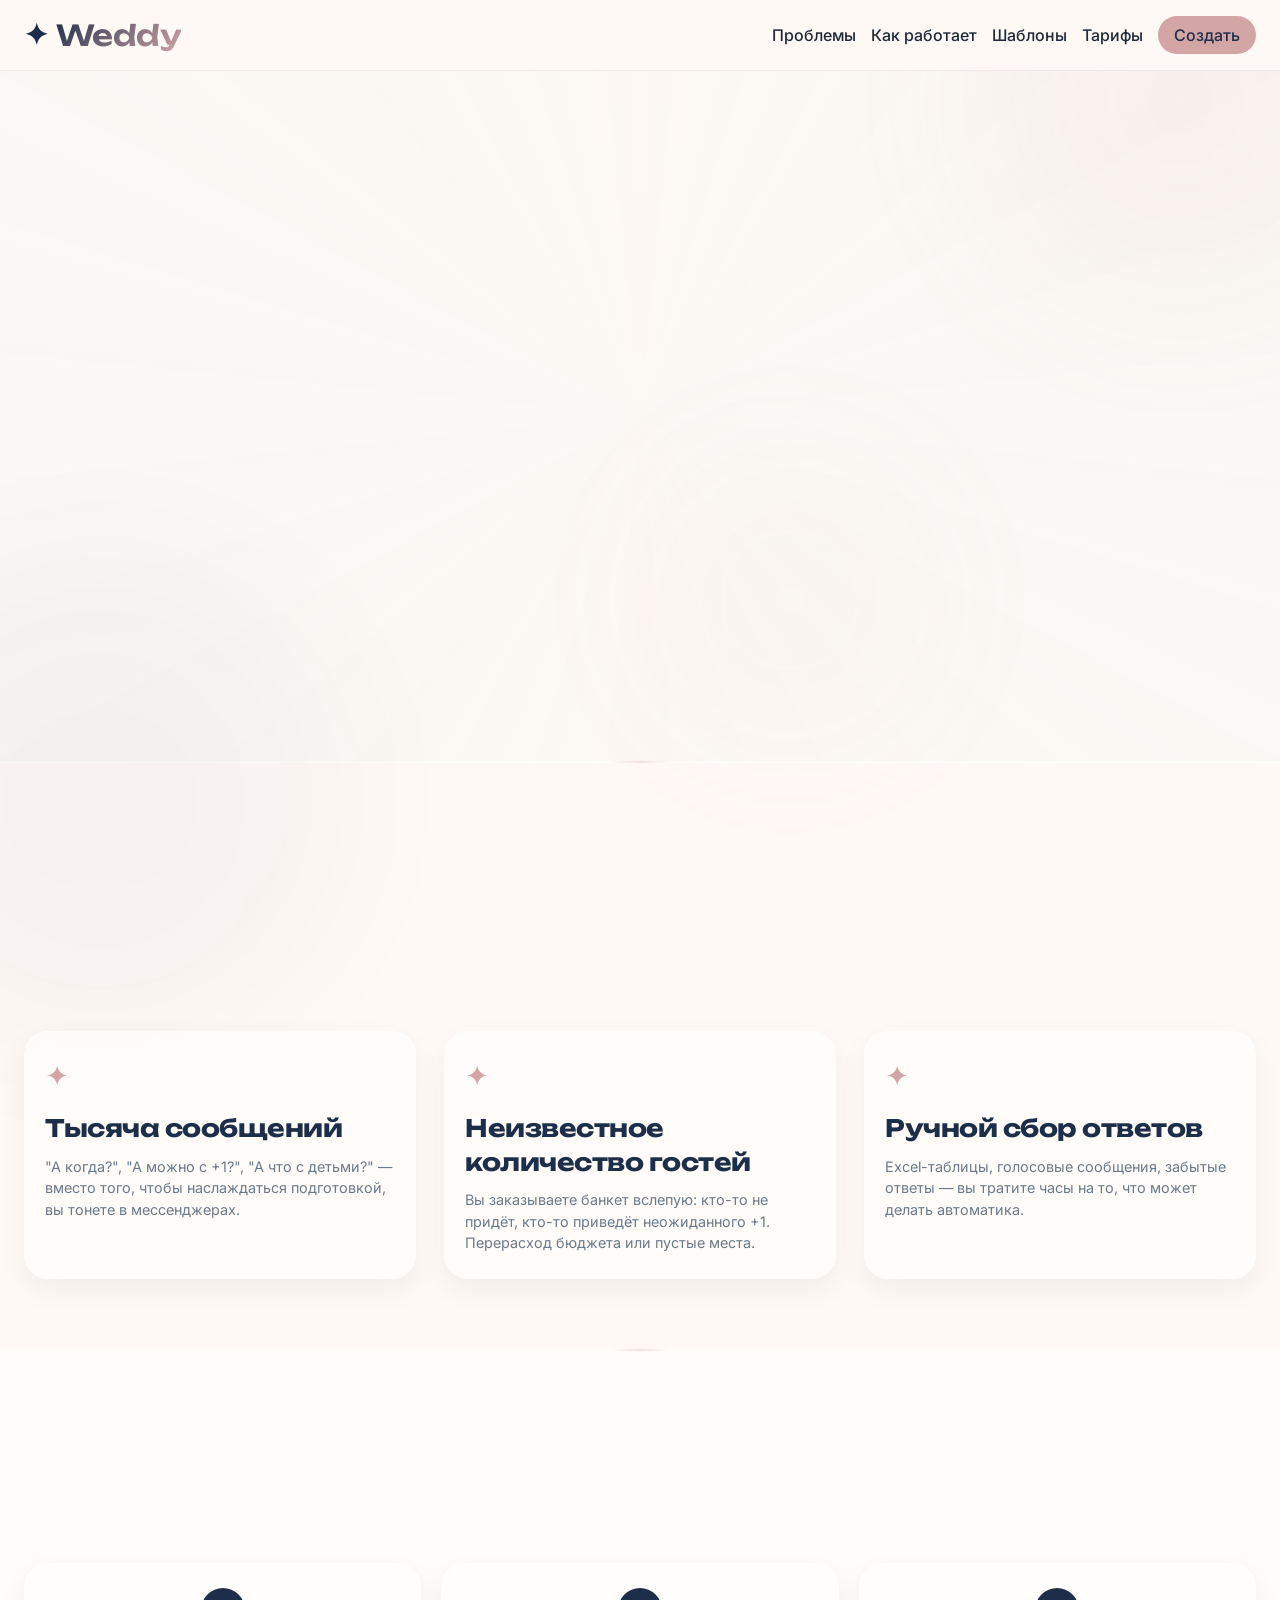
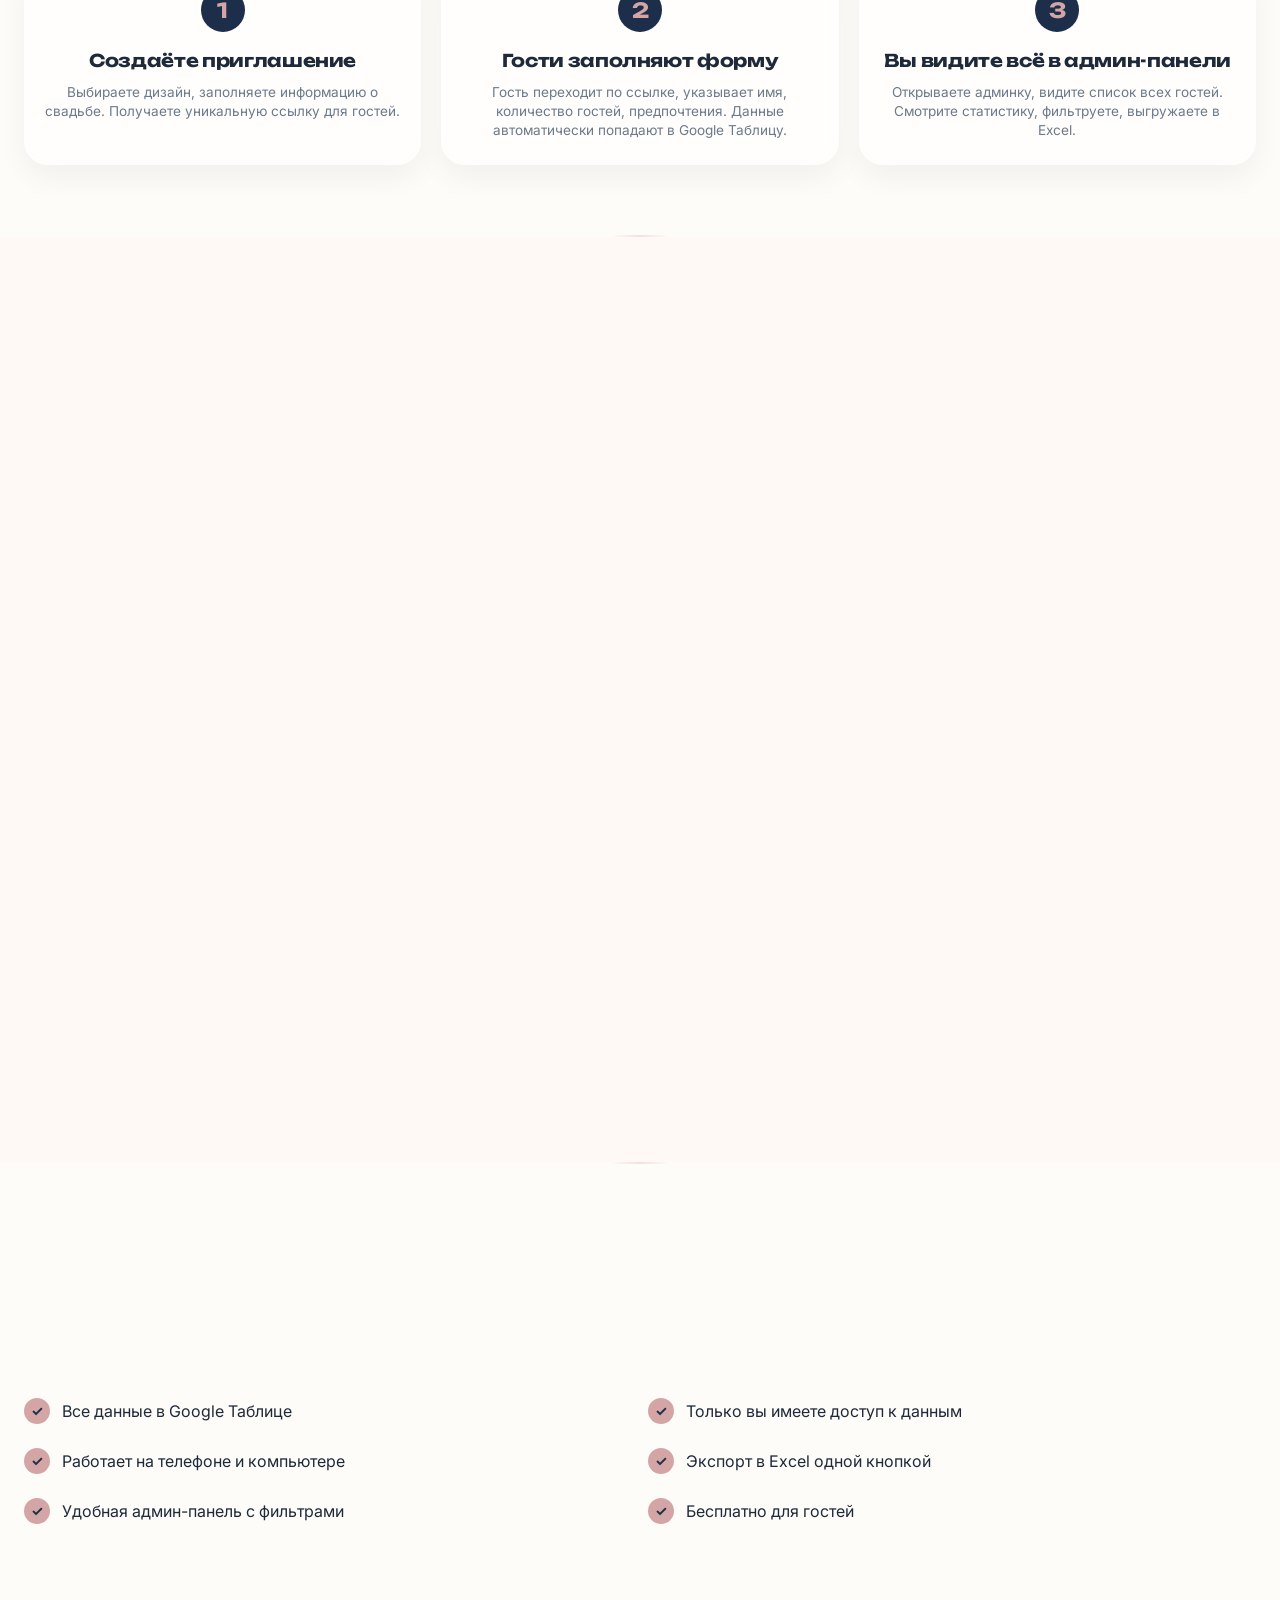
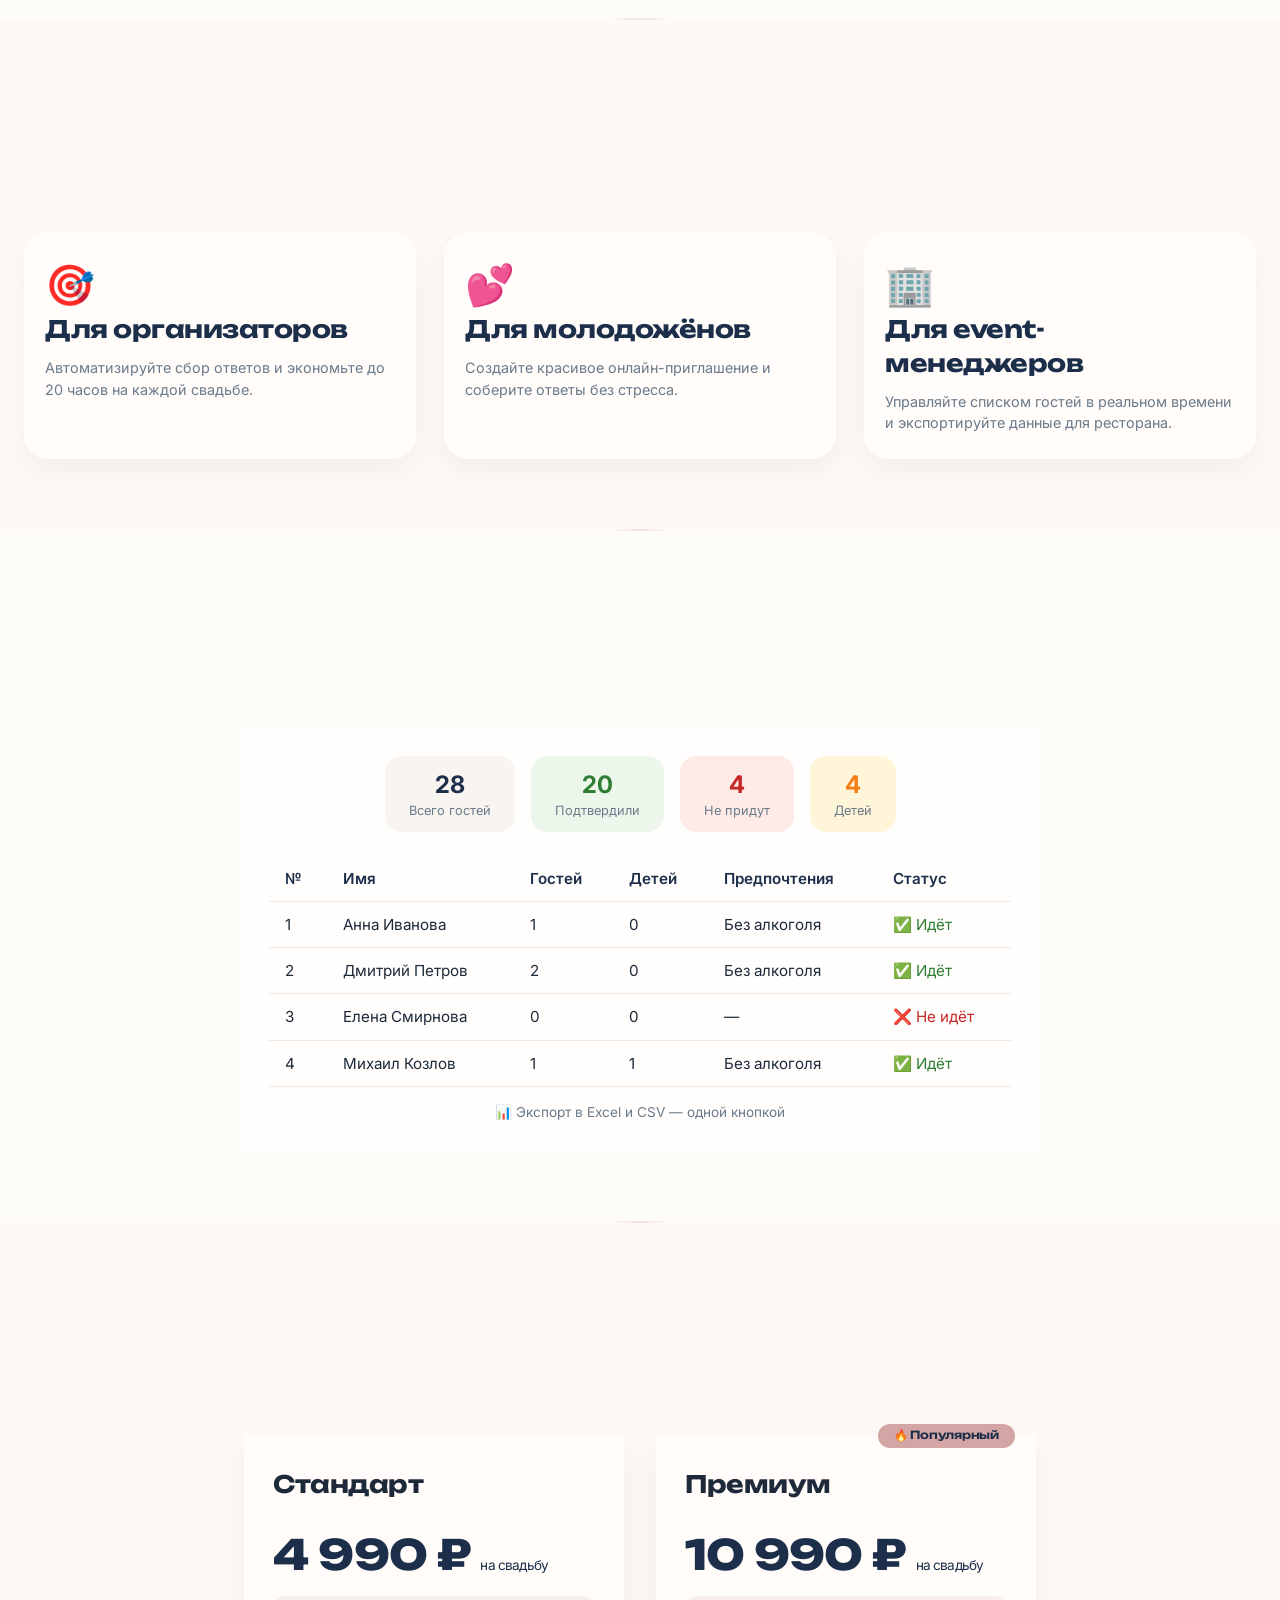
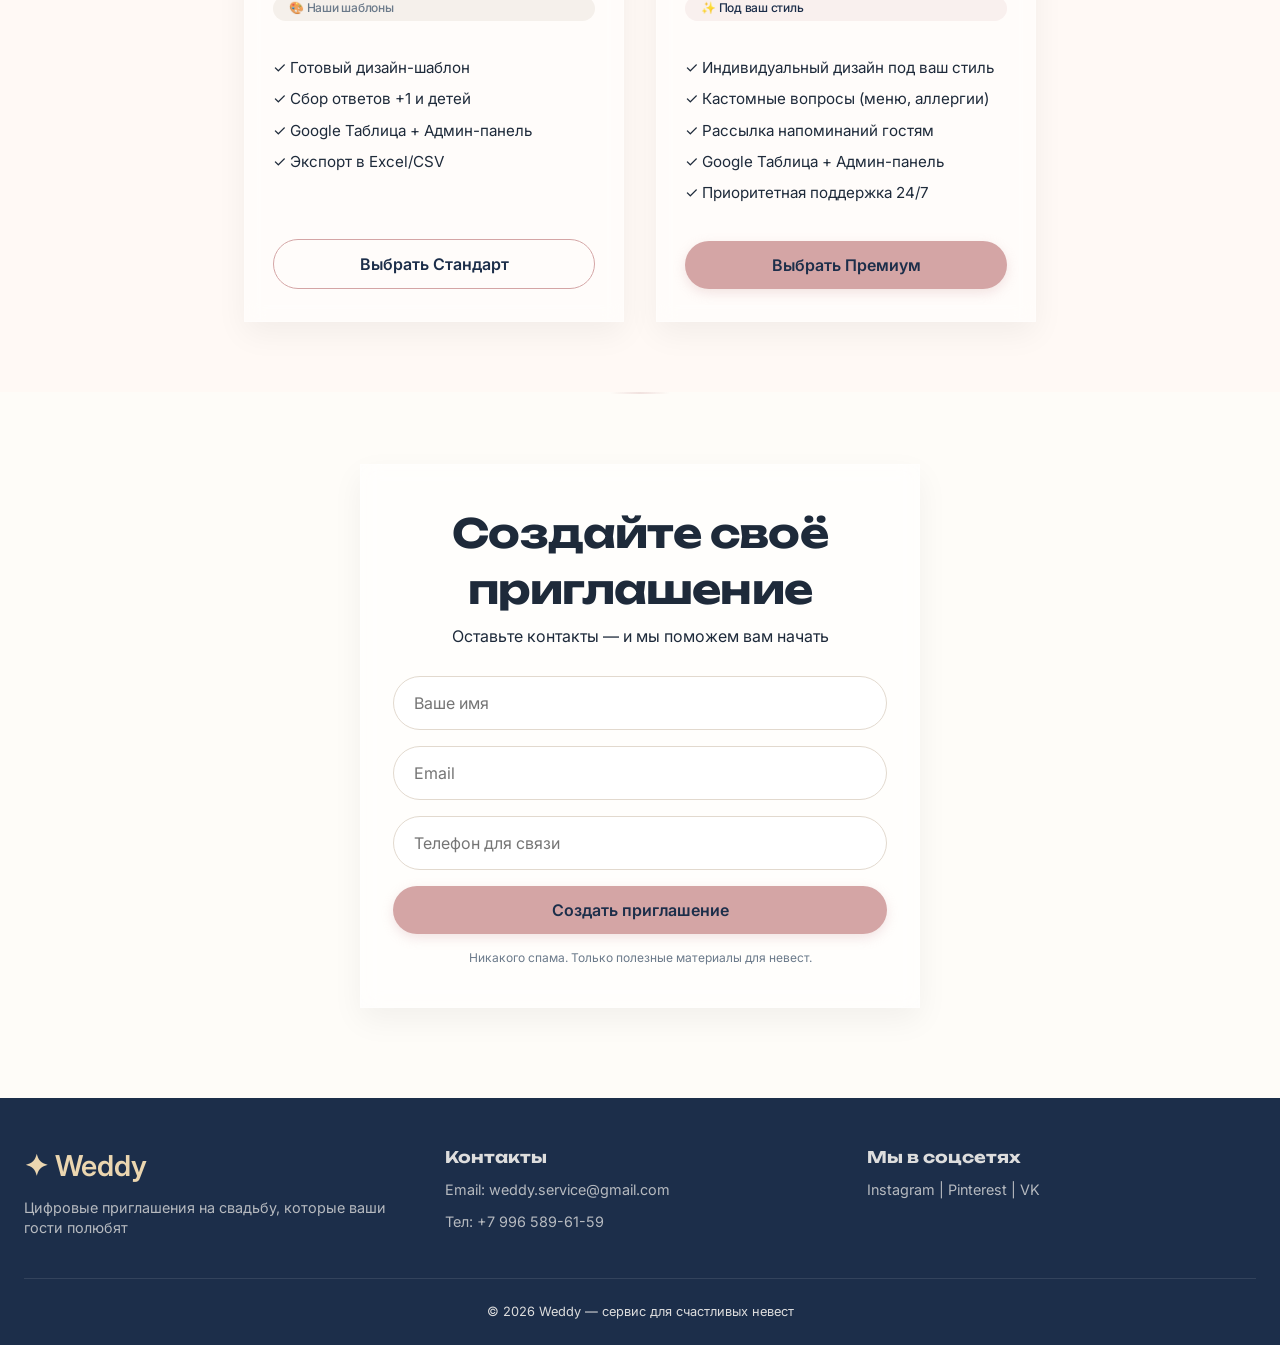
==== commit 4c13578f: "Добавил версию в CSS для обновления кеша" ====
--- a/index.html
+++ b/index.html
@@ -6,7 +6,7 @@
     <title>Weddy — цифровые приглашения на свадьбу</title>
     <link href="https://fonts.googleapis.com/css2?family=Inter:opsz,wght@14..32,300;14..32,400;14..32,500;14..32,600;14..32,700&family=Unbounded:wght@200;300;400;500;600;700&display=swap" rel="stylesheet">
     <link href="https://unpkg.com/aos@2.3.1/dist/aos.css" rel="stylesheet">
-    <link rel="stylesheet" href="css/style.css">
+    <link rel="stylesheet" href="css/style.css?v=2">
 </head>
 <body>
 
@@ -200,6 +200,7 @@
             <div class="container">
                 <div class="section-header">
                     <h2 data-aos="fade-up">Для кого этот сервис</h2>
+                    <p data-aos="fade-up" data-aos-delay="100">Мы помогаем разным людям создавать незабываемые свадьбы</p>
                 </div>
                 <div class="grid-3">
                     <div class="pain-card glass" data-aos="flip-left" data-aos-delay="100">
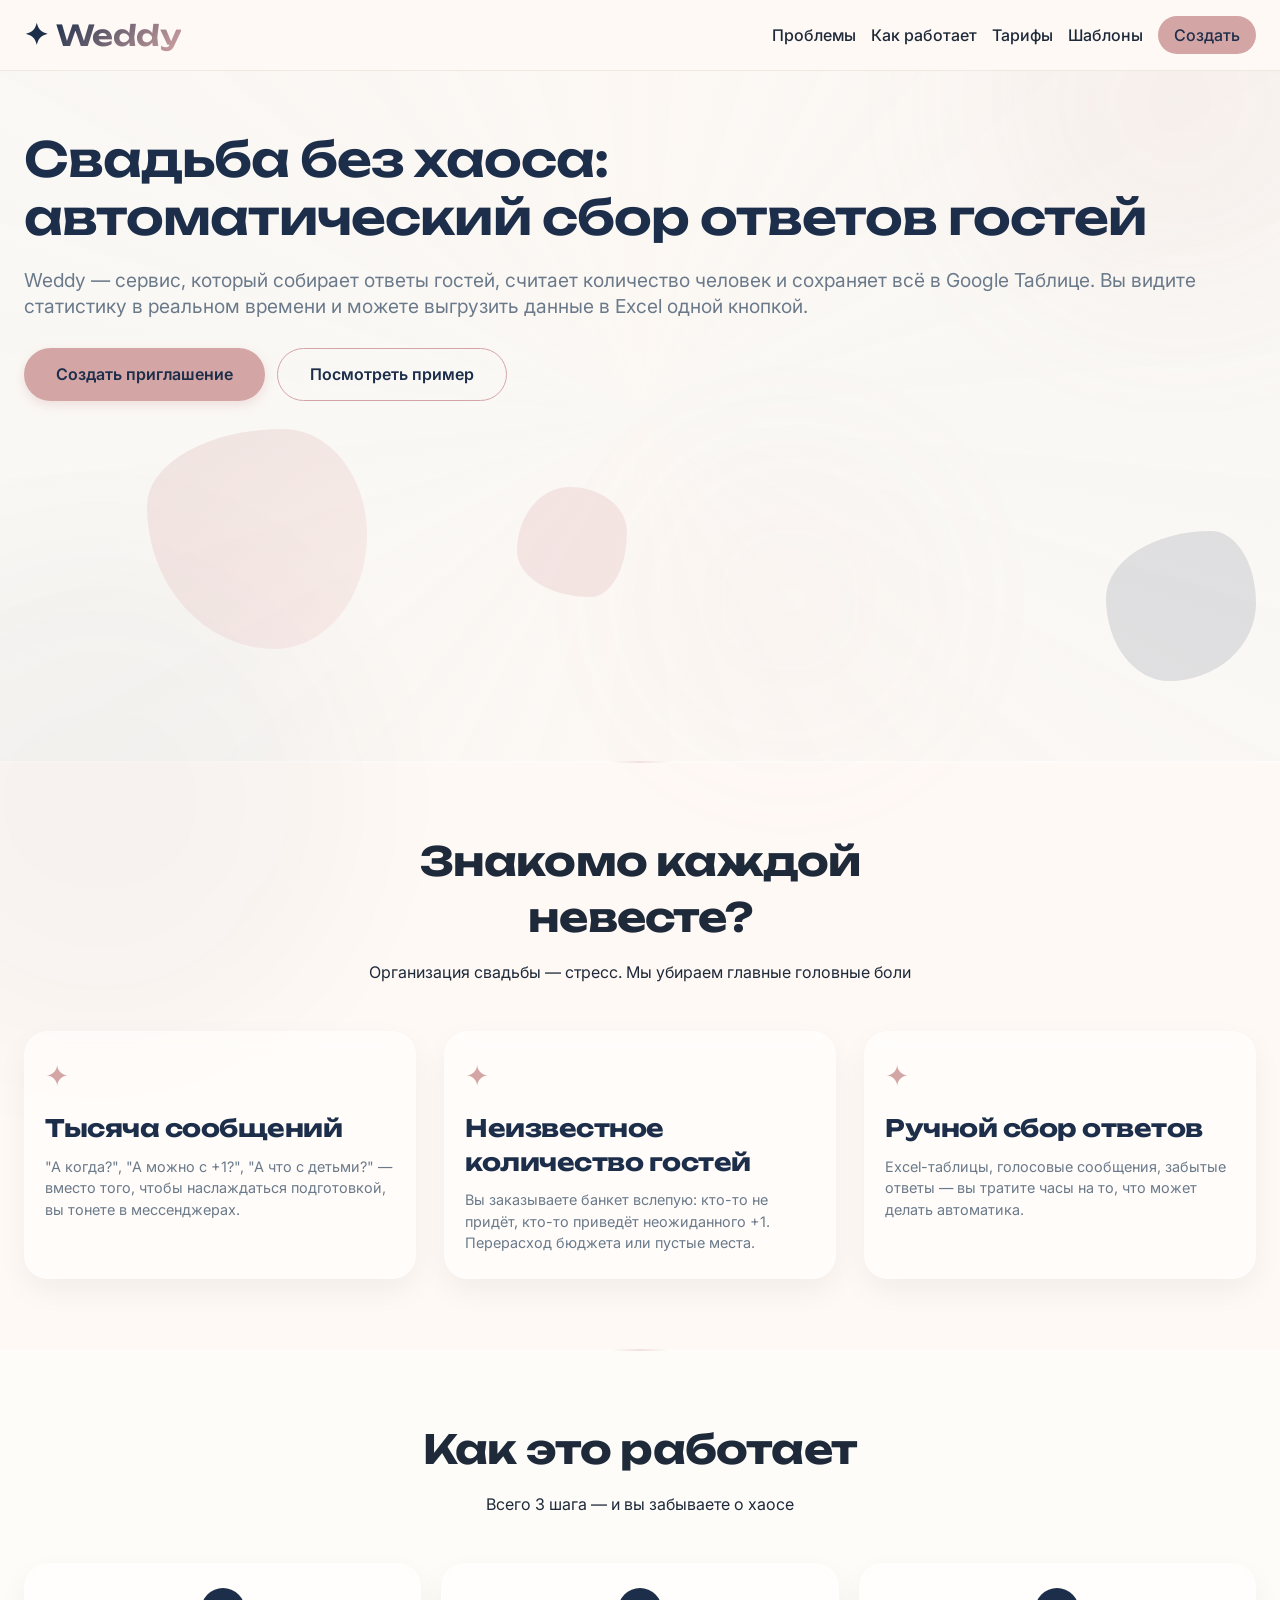
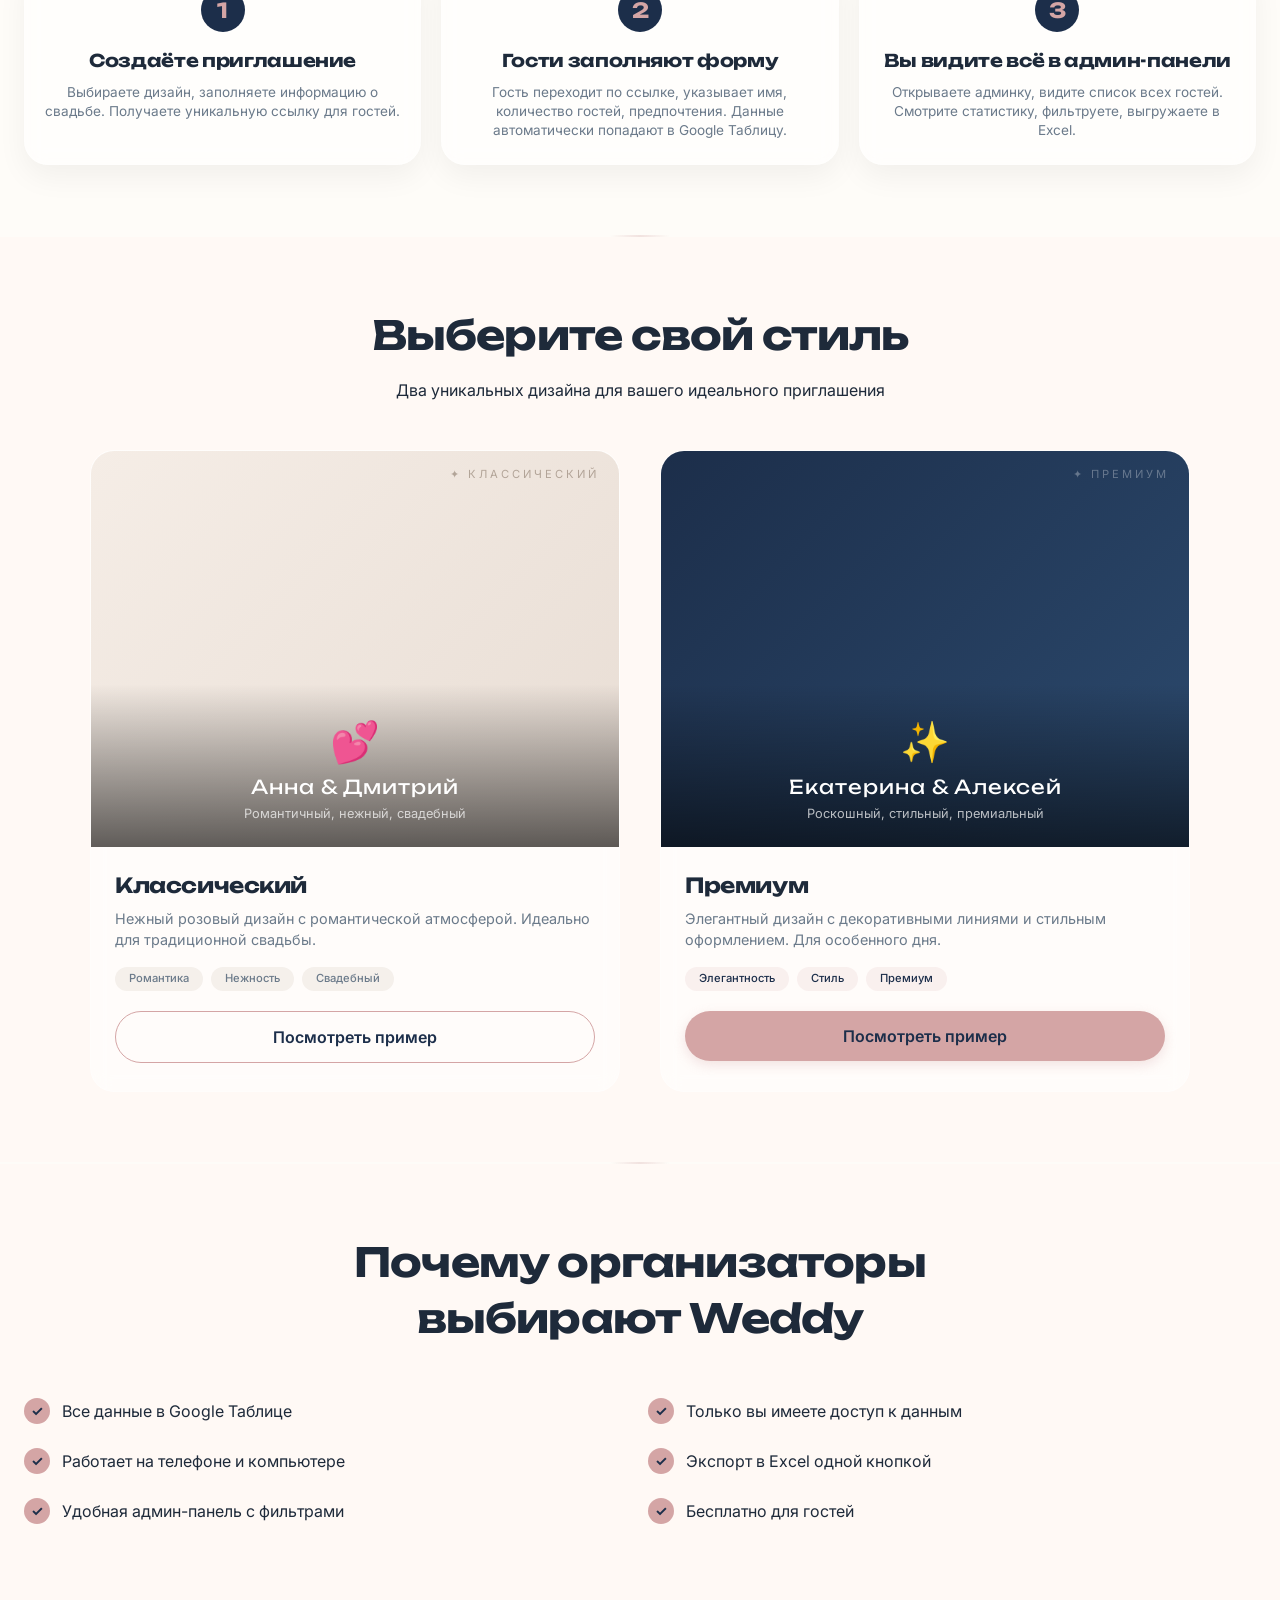
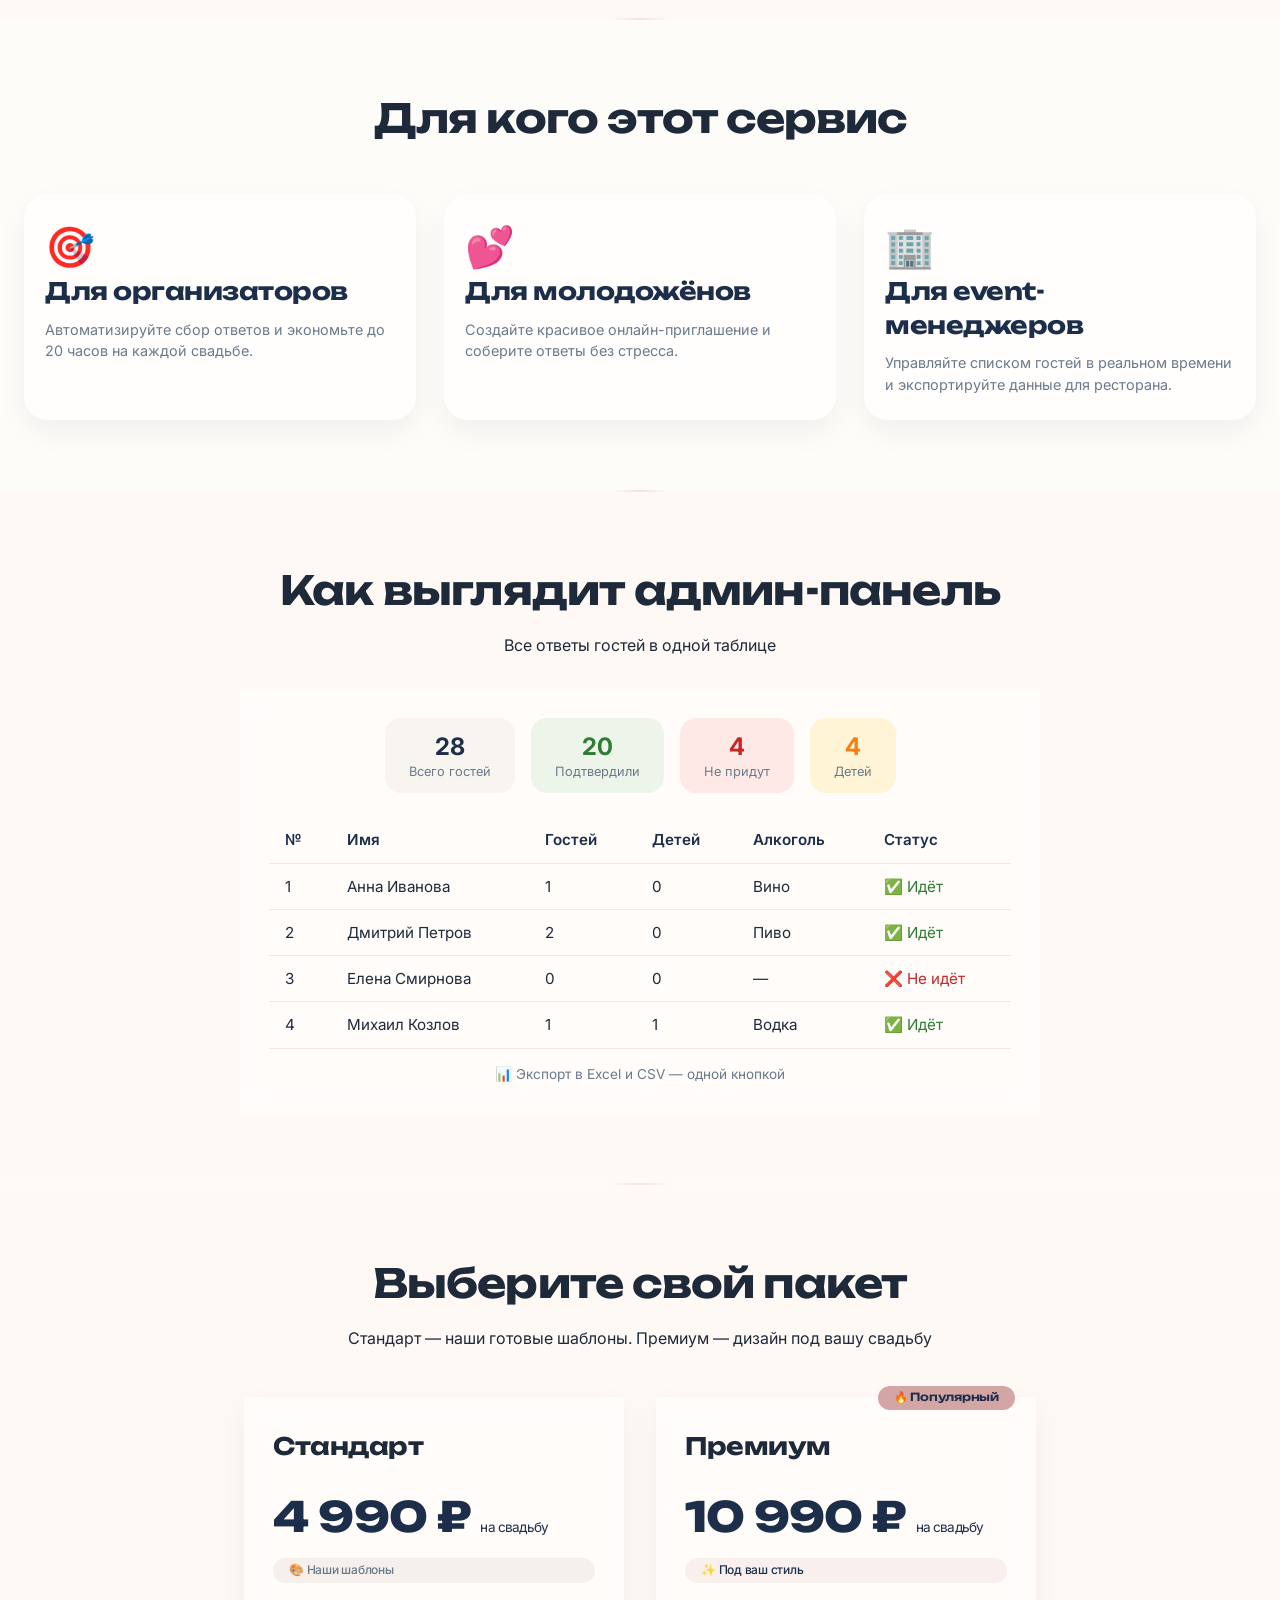
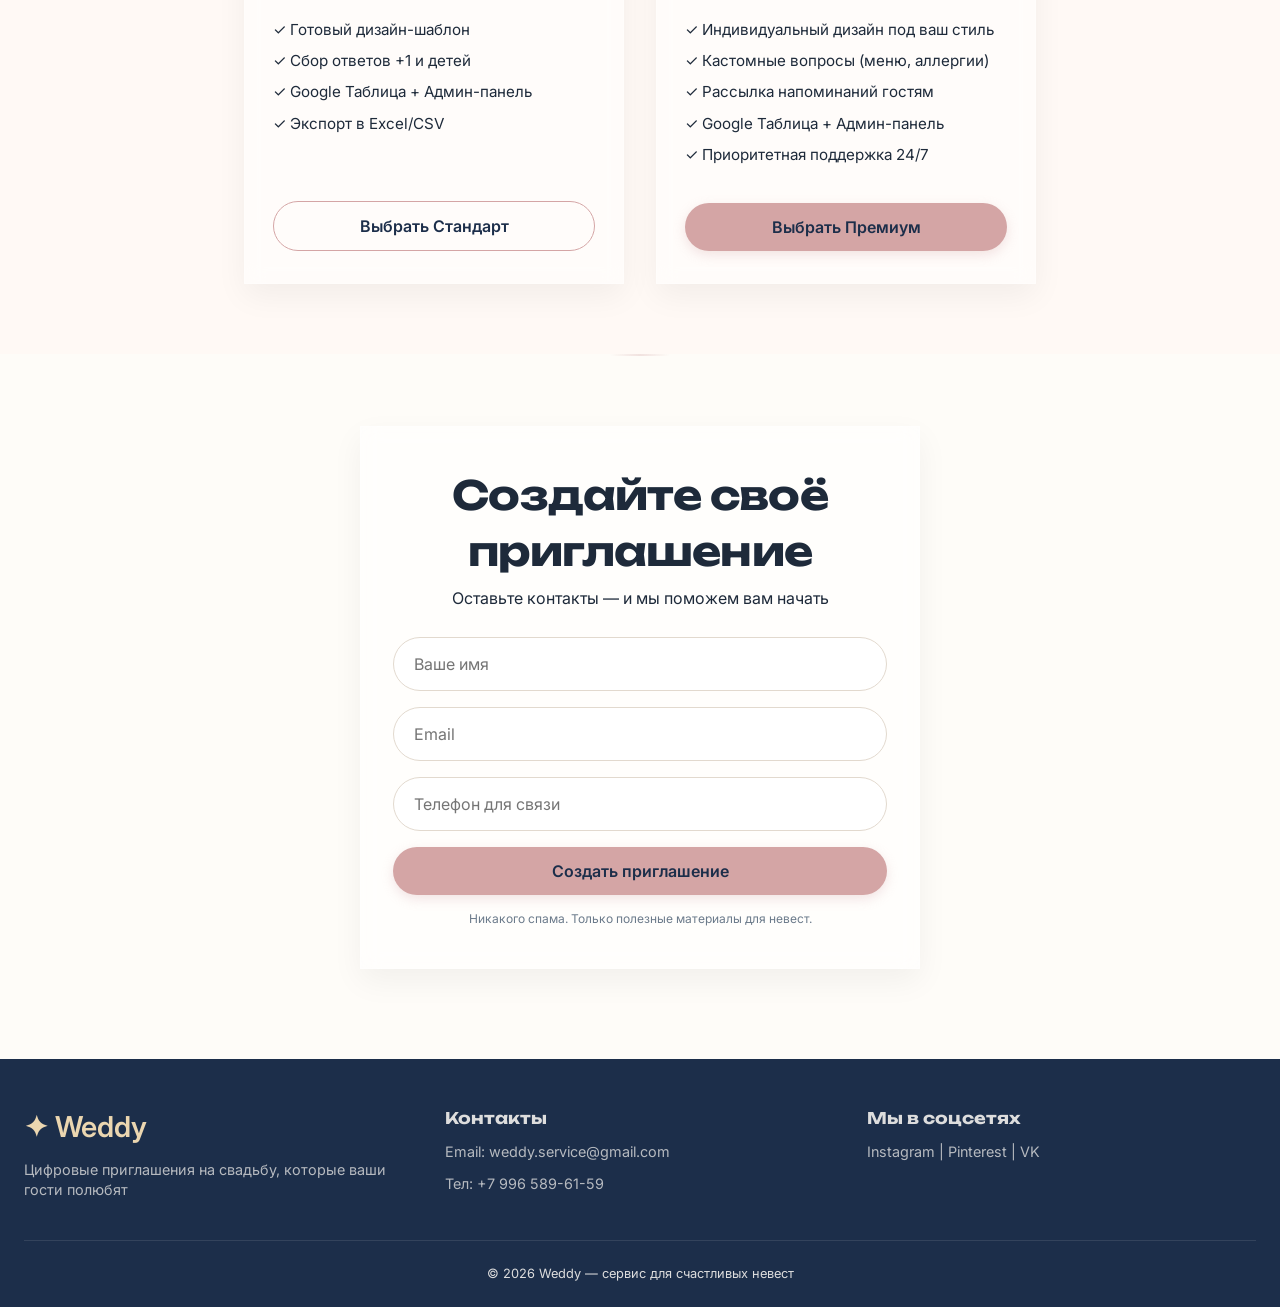
==== commit 6860231a: "Добавил блок Шаблоны на лендинг" ====
--- a/index.html
+++ b/index.html
@@ -5,10 +5,32 @@
     <meta name="viewport" content="width=device-width, initial-scale=1.0, viewport-fit=cover">
     <title>Weddy — цифровые приглашения на свадьбу</title>
     <link href="https://fonts.googleapis.com/css2?family=Inter:opsz,wght@14..32,300;14..32,400;14..32,500;14..32,600;14..32,700&family=Unbounded:wght@200;300;400;500;600;700&display=swap" rel="stylesheet">
-    <link href="https://unpkg.com/aos@2.3.1/dist/aos.css" rel="stylesheet">
-    <link rel="stylesheet" href="css/style.css?v=2">
+    <link rel="stylesheet" href="css/style.css">
 </head>
 <body>
+        <!-- =====================================================
+       ПОПАПЫ ДЛЯ ЛЕНДИНГА
+       ===================================================== -->
+    
+    <!-- Попап "Спасибо за заявку" -->
+    <div class="popup-overlay" id="popupLeadSuccess">
+        <div class="popup">
+            <div class="popup-icon">🎉</div>
+            <h2 class="popup-title">Заявка отправлена!</h2>
+            <p class="popup-text" id="popupLeadMessage">Спасибо! Мы свяжемся с вами в ближайшее время. 💌</p>
+            <button class="popup-btn" onclick="closePopup('popupLeadSuccess')">Отлично!</button>
+        </div>
+    </div>
+    
+    <!-- Попап "Ошибка" для лендинга -->
+    <div class="popup-overlay" id="popupLeadError">
+        <div class="popup">
+            <div class="popup-icon">😕</div>
+            <h2 class="popup-title">Что-то пошло не так</h2>
+            <p class="popup-text">Не удалось отправить заявку. Попробуйте ещё раз или свяжитесь с нами по телефону.</p>
+            <button class="popup-btn popup-btn-error" onclick="closePopup('popupLeadError')">Попробовать снова</button>
+        </div>
+    </div>
 
     <!-- Акцентные цветовые пятна -->
     <div class="blob blob-1"></div>
@@ -24,8 +46,8 @@
             <div class="nav-links">
                 <a href="#problem">Проблемы</a>
                 <a href="#how-it-works">Как работает</a>
+                <a href="#pricing">Тарифы</a>
                 <a href="#templates">Шаблоны</a>
-                <a href="#pricing">Тарифы</a>
                 <a href="#demo" class="btn-small">Создать</a>
             </div>
         </div>
@@ -35,15 +57,15 @@
         <!-- Hero блок -->
         <section class="hero">
             <div class="container hero-container">
-                <div class="hero-content" data-aos="fade-right" data-aos-duration="1000">
+                <div class="hero-content">
                     <h1>Свадьба без хаоса:<br>автоматический сбор ответов гостей</h1>
                     <p class="hero-subtitle">Weddy — сервис, который собирает ответы гостей, считает количество человек и сохраняет всё в Google Таблице. Вы видите статистику в реальном времени и можете выгрузить данные в Excel одной кнопкой.</p>
                     <div class="hero-buttons">
                         <a href="#demo" class="btn btn-primary">Создать приглашение</a>
-                        <a href="#templates" class="btn btn-outline">Смотреть шаблоны</a>
-                    </div>
-                </div>
-                <div class="hero-graphic" data-aos="fade-left" data-aos-duration="1000">
+                        <a href="invitation.html" class="btn btn-outline">Посмотреть пример</a>
+                    </div>
+                </div>
+                <div class="hero-graphic">
                     <div class="abstract-shape"></div>
                     <div class="abstract-shape2"></div>
                     <div class="abstract-shape3"></div>
@@ -58,21 +80,21 @@
         <section id="problem" class="section section-bg-light">
             <div class="container">
                 <div class="section-header">
-                    <h2 data-aos="fade-up">Знакомо каждой невесте?</h2>
-                    <p data-aos="fade-up" data-aos-delay="100">Организация свадьбы — стресс. Мы убираем главные головные боли</p>
+                    <h2>Знакомо каждой невесте?</h2>
+                    <p>Организация свадьбы — стресс. Мы убираем главные головные боли</p>
                 </div>
                 <div class="grid-3">
-                    <div class="pain-card glass" data-aos="fade-right" data-aos-delay="200">
+                    <div class="pain-card glass">
                         <div class="pain-icon"></div>
                         <h3>Тысяча сообщений</h3>
                         <p>"А когда?", "А можно с +1?", "А что с детьми?" — вместо того, чтобы наслаждаться подготовкой, вы тонете в мессенджерах.</p>
                     </div>
-                    <div class="pain-card glass" data-aos="fade-up" data-aos-delay="300">
+                    <div class="pain-card glass">
                         <div class="pain-icon"></div>
                         <h3>Неизвестное количество гостей</h3>
                         <p>Вы заказываете банкет вслепую: кто-то не придёт, кто-то приведёт неожиданного +1. Перерасход бюджета или пустые места.</p>
                     </div>
-                    <div class="pain-card glass" data-aos="fade-left" data-aos-delay="400">
+                    <div class="pain-card glass">
                         <div class="pain-icon"></div>
                         <h3>Ручной сбор ответов</h3>
                         <p>Excel-таблицы, голосовые сообщения, забытые ответы — вы тратите часы на то, что может делать автоматика.</p>
@@ -88,21 +110,21 @@
         <section id="how-it-works" class="section">
             <div class="container">
                 <div class="section-header">
-                    <h2 data-aos="fade-up">Как это работает</h2>
-                    <p data-aos="fade-up" data-aos-delay="100">Всего 3 шага — и вы забываете о хаосе</p>
+                    <h2>Как это работает</h2>
+                    <p>Всего 3 шага — и вы забываете о хаосе</p>
                 </div>
                 <div class="steps">
-                    <div class="step-item glass" data-aos="fade-right" data-aos-delay="200">
+                    <div class="step-item glass">
                         <div class="step-number">1</div>
                         <h3>Создаёте приглашение</h3>
                         <p>Выбираете дизайн, заполняете информацию о свадьбе. Получаете уникальную ссылку для гостей.</p>
                     </div>
-                    <div class="step-item glass" data-aos="fade-up" data-aos-delay="300">
+                    <div class="step-item glass">
                         <div class="step-number">2</div>
                         <h3>Гости заполняют форму</h3>
                         <p>Гость переходит по ссылке, указывает имя, количество гостей, предпочтения. Данные автоматически попадают в Google Таблицу.</p>
                     </div>
-                    <div class="step-item glass" data-aos="fade-left" data-aos-delay="400">
+                    <div class="step-item glass">
                         <div class="step-number">3</div>
                         <h3>Вы видите всё в админ-панели</h3>
                         <p>Открываете админку, видите список всех гостей. Смотрите статистику, фильтруете, выгружаете в Excel.</p>
@@ -122,6 +144,7 @@
                     <p data-aos="fade-up" data-aos-delay="100">Два уникальных дизайна для вашего идеального приглашения</p>
                 </div>
                 <div class="templates-grid">
+                    <!-- Шаблон 1: Классический -->
                     <div class="template-card glass" data-aos="flip-left" data-aos-delay="200">
                         <div class="template-preview">
                             <div class="template-placeholder template-classic">
@@ -144,7 +167,8 @@
                             <a href="invitation.html" class="btn btn-outline w-100">Посмотреть пример</a>
                         </div>
                     </div>
-
+                
+                    <!-- Шаблон 2: Премиум -->
                     <div class="template-card glass popular" data-aos="flip-right" data-aos-delay="300">
                         <div class="popular-badge">🔥 Популярный</div>
                         <div class="template-preview">
@@ -170,50 +194,50 @@
                     </div>
                 </div>
             </div>
-        </section>
-
-        <!-- Разделитель -->
-        <div class="section-divider"></div>
+        </section> 
+
+                    <!-- Разделитель -->
+        <div class="section-divider"></div>
+
 
         <!-- Преимущества -->
+        <section class="section section-bg-light">
+            <div class="container">
+                <div class="section-header">
+                    <h2>Почему организаторы выбирают Weddy</h2>
+                </div>
+                <div class="features-grid">
+                    <div class="feature"><span class="check">✓</span> Все данные в Google Таблице</div>
+                    <div class="feature"><span class="check">✓</span> Только вы имеете доступ к данным</div>
+                    <div class="feature"><span class="check">✓</span> Работает на телефоне и компьютере</div>
+                    <div class="feature"><span class="check">✓</span> Экспорт в Excel одной кнопкой</div>
+                    <div class="feature"><span class="check">✓</span> Удобная админ-панель с фильтрами</div>
+                    <div class="feature"><span class="check">✓</span> Бесплатно для гостей</div>
+                </div>
+            </div>
+        </section>
+
+        <!-- Разделитель -->
+        <div class="section-divider"></div>
+
+        <!-- Для кого -->
         <section class="section">
             <div class="container">
                 <div class="section-header">
-                    <h2 data-aos="fade-up">Почему организаторы выбирают Weddy</h2>
-                </div>
-                <div class="features-grid">
-                    <div class="feature" data-aos="fade-right" data-aos-delay="100"><span class="check">✓</span> Все данные в Google Таблице</div>
-                    <div class="feature" data-aos="fade-right" data-aos-delay="200"><span class="check">✓</span> Только вы имеете доступ к данным</div>
-                    <div class="feature" data-aos="fade-left" data-aos-delay="100"><span class="check">✓</span> Работает на телефоне и компьютере</div>
-                    <div class="feature" data-aos="fade-left" data-aos-delay="200"><span class="check">✓</span> Экспорт в Excel одной кнопкой</div>
-                    <div class="feature" data-aos="fade-right" data-aos-delay="150"><span class="check">✓</span> Удобная админ-панель с фильтрами</div>
-                    <div class="feature" data-aos="fade-left" data-aos-delay="150"><span class="check">✓</span> Бесплатно для гостей</div>
-                </div>
-            </div>
-        </section>
-
-        <!-- Разделитель -->
-        <div class="section-divider"></div>
-
-        <!-- Для кого -->
-        <section class="section section-bg-light">
-            <div class="container">
-                <div class="section-header">
-                    <h2 data-aos="fade-up">Для кого этот сервис</h2>
-                    <p data-aos="fade-up" data-aos-delay="100">Мы помогаем разным людям создавать незабываемые свадьбы</p>
+                    <h2>Для кого этот сервис</h2>
                 </div>
                 <div class="grid-3">
-                    <div class="pain-card glass" data-aos="flip-left" data-aos-delay="100">
+                    <div class="pain-card glass">
                         <div class="pain-icon" style="font-size:2.5rem;">🎯</div>
                         <h3>Для организаторов</h3>
                         <p>Автоматизируйте сбор ответов и экономьте до 20 часов на каждой свадьбе.</p>
                     </div>
-                    <div class="pain-card glass" data-aos="flip-up" data-aos-delay="200">
+                    <div class="pain-card glass">
                         <div class="pain-icon" style="font-size:2.5rem;">💕</div>
                         <h3>Для молодожёнов</h3>
                         <p>Создайте красивое онлайн-приглашение и соберите ответы без стресса.</p>
                     </div>
-                    <div class="pain-card glass" data-aos="flip-right" data-aos-delay="300">
+                    <div class="pain-card glass">
                         <div class="pain-icon" style="font-size:2.5rem;">🏢</div>
                         <h3>Для event-менеджеров</h3>
                         <p>Управляйте списком гостей в реальном времени и экспортируйте данные для ресторана.</p>
@@ -226,11 +250,11 @@
         <div class="section-divider"></div>
 
         <!-- Пример админ-панели -->
-        <section class="section">
+        <section class="section section-bg-light">
             <div class="container" style="text-align: center;">
-                <h2 data-aos="fade-up">Как выглядит админ-панель</h2>
-                <p class="section-subtitle" data-aos="fade-up" data-aos-delay="100">Все ответы гостей в одной таблице</p>
-                <div class="stats-preview glass" data-aos="zoom-in" data-aos-delay="200">
+                <h2>Как выглядит админ-панель</h2>
+                <p class="section-subtitle">Все ответы гостей в одной таблице</p>
+                <div class="stats-preview glass">
                     <div style="display: flex; flex-wrap: wrap; gap: 16px; justify-content: center; margin-bottom: 24px;">
                         <div style="background: #F8F5F0; padding: 12px 24px; border-radius: 16px;">
                             <div style="font-size: 1.5rem; font-weight: 700; color: #1C2E4A;">28</div>
@@ -251,13 +275,13 @@
                     </div>
                     <table class="stats-table">
                         <thead>
-                            <tr><th>№</th><th>Имя</th><th>Гостей</th><th>Детей</th><th>Предпочтения</th><th>Статус</th></tr>
+                            <tr><th>№</th><th>Имя</th><th>Гостей</th><th>Детей</th><th>Алкоголь</th><th>Статус</th></tr>
                         </thead>
                         <tbody>
-                            <tr><td>1</td><td>Анна Иванова</td><td>1</td><td>0</td><td>Без алкоголя</td><td style="color:#2E7D32;">✅ Идёт</td></tr>
-                            <tr><td>2</td><td>Дмитрий Петров</td><td>2</td><td>0</td><td>Без алкоголя</td><td style="color:#2E7D32;">✅ Идёт</td></tr>
+                            <tr><td>1</td><td>Анна Иванова</td><td>1</td><td>0</td><td>Вино</td><td style="color:#2E7D32;">✅ Идёт</td></tr>
+                            <tr><td>2</td><td>Дмитрий Петров</td><td>2</td><td>0</td><td>Пиво</td><td style="color:#2E7D32;">✅ Идёт</td></tr>
                             <tr><td>3</td><td>Елена Смирнова</td><td>0</td><td>0</td><td>—</td><td style="color:#C62828;">❌ Не идёт</td></tr>
-                            <tr><td>4</td><td>Михаил Козлов</td><td>1</td><td>1</td><td>Без алкоголя</td><td style="color:#2E7D32;">✅ Идёт</td></tr>
+                            <tr><td>4</td><td>Михаил Козлов</td><td>1</td><td>1</td><td>Водка</td><td style="color:#2E7D32;">✅ Идёт</td></tr>
                         </tbody>
                     </table>
                     <div style="margin-top: 16px; font-size: 0.85rem; color: var(--text-muted);">
@@ -274,11 +298,11 @@
         <section id="pricing" class="section section-bg-light">
             <div class="container">
                 <div class="section-header">
-                    <h2 data-aos="fade-up">Выберите свой пакет</h2>
-                    <p data-aos="fade-up" data-aos-delay="100">Стандарт — наши готовые шаблоны. Премиум — дизайн под вашу свадьбу</p>
+                    <h2>Выберите свой пакет</h2>
+                    <p>Стандарт — наши готовые шаблоны. Премиум — дизайн под вашу свадьбу</p>
                 </div>
                 <div class="pricing-grid">
-                    <div class="pricing-card glass" data-aos="flip-left" data-aos-delay="200">
+                    <div class="pricing-card glass">
                         <h3>Стандарт</h3>
                         <div class="price">4 990 ₽ <small>на свадьбу</small></div>
                         <div class="package-badge">🎨 Наши шаблоны</div>
@@ -290,7 +314,7 @@
                         </ul>
                         <button class="btn btn-outline w-100 demo-single">Выбрать Стандарт</button>
                     </div>
-                    <div class="pricing-card popular glass" data-aos="flip-up" data-aos-delay="300">
+                    <div class="pricing-card popular glass">
                         <div class="popular-badge">🔥 Популярный</div>
                         <h3>Премиум</h3>
                         <div class="price">10 990 ₽ <small>на свадьбу</small></div>
@@ -314,7 +338,7 @@
         <!-- Форма захвата -->
         <section id="demo" class="section">
             <div class="container">
-                <div class="form-card glass" data-aos="fade-up" data-aos-duration="800">
+                <div class="form-card glass">
                     <h2 style="text-align: center; margin-bottom: 8px;">Создайте своё приглашение</h2>
                     <p style="text-align: center; margin-bottom: 28px;">Оставьте контакты — и мы поможем вам начать</p>
                     <form id="leadForm">
@@ -358,7 +382,6 @@
         </div>
     </footer>
 
-    <script src="https://unpkg.com/aos@2.3.1/dist/aos.js"></script>
     <script src="js/script.js"></script>
 </body>
 </html>
--- a/css/style.css
+++ b/css/style.css
@@ -1035,7 +1035,139 @@
 }
 
 /* =====================================================
-   БЛОК ШАБЛОНОВ
+   ПОПАПЫ ДЛЯ ЛЕНДИНГА
+   ===================================================== */
+
+.popup-overlay {
+    position: fixed;
+    top: 0;
+    left: 0;
+    width: 100%;
+    height: 100%;
+    background: rgba(0, 0, 0, 0.6);
+    backdrop-filter: blur(8px);
+    -webkit-backdrop-filter: blur(8px);
+    display: none;
+    align-items: center;
+    justify-content: center;
+    z-index: 9999;
+    padding: 20px;
+    animation: fadeIn 0.3s ease;
+}
+
+.popup-overlay.active {
+    display: flex;
+}
+
+.popup {
+    background: white;
+    max-width: 460px;
+    width: 100%;
+    padding: 48px 36px 36px;
+    border-radius: 32px;
+    text-align: center;
+    box-shadow: 0 40px 80px rgba(0, 0, 0, 0.3);
+    animation: popUp 0.4s cubic-bezier(0.34, 1.56, 0.64, 1);
+    position: relative;
+    overflow: hidden;
+}
+
+.popup::before {
+    content: '';
+    position: absolute;
+    top: 0;
+    left: 0;
+    right: 0;
+    height: 4px;
+    background: linear-gradient(90deg, #D4A5A5, #C48E8E);
+}
+
+.popup-icon {
+    font-size: 4rem;
+    margin-bottom: 16px;
+}
+
+.popup-title {
+    font-family: 'Unbounded', sans-serif;
+    font-size: 1.5rem;
+    color: #1C2E4A;
+    margin-bottom: 12px;
+}
+
+.popup-text {
+    color: #6B7A8A;
+    font-size: 1rem;
+    line-height: 1.6;
+    margin-bottom: 28px;
+}
+
+.popup-btn {
+    padding: 14px 48px;
+    background: #1C2E4A;
+    color: white;
+    border: none;
+    border-radius: 60px;
+    font-family: 'Unbounded', sans-serif;
+    font-weight: 600;
+    font-size: 0.95rem;
+    cursor: pointer;
+    transition: all 0.3s ease;
+}
+
+.popup-btn:hover {
+    background: #2C4A6E;
+    transform: translateY(-2px);
+    box-shadow: 0 8px 25px rgba(28, 46, 74, 0.25);
+}
+
+.popup-btn-error {
+    background: #D4A5A5;
+    color: #1C2E4A;
+}
+
+.popup-btn-error:hover {
+    background: #C48E8E;
+    box-shadow: 0 8px 25px rgba(212, 165, 165, 0.35);
+}
+
+@keyframes fadeIn {
+    from { opacity: 0; }
+    to { opacity: 1; }
+}
+
+@keyframes popUp {
+    from {
+        opacity: 0;
+        transform: scale(0.85) translateY(20px);
+    }
+    to {
+        opacity: 1;
+        transform: scale(1) translateY(0);
+    }
+}
+
+@media (max-width: 480px) {
+    .popup {
+        padding: 32px 24px 28px;
+        border-radius: 24px;
+    }
+    .popup-icon {
+        font-size: 3rem;
+    }
+    .popup-title {
+        font-size: 1.2rem;
+    }
+    .popup-text {
+        font-size: 0.9rem;
+    }
+    .popup-btn {
+        padding: 12px 32px;
+        font-size: 0.85rem;
+    }
+}
+
+/* =====================================================
+   БЛОК ШАБЛОНОВ (добавить в конец файла)
    ===================================================== */
 
 .templates-grid {
@@ -1060,6 +1192,10 @@
     overflow: hidden;
     transition: transform 0.3s ease, box-shadow 0.3s ease;
     position: relative;
+    background: rgba(255, 255, 255, 0.6);
+    backdrop-filter: blur(10px);
+    -webkit-backdrop-filter: blur(10px);
+    border: 1px solid rgba(255, 255, 255, 0.3);
 }
 
 .template-card:hover {
@@ -1073,7 +1209,7 @@
 
 .template-preview {
     width: 100%;
-    aspect-ratio: 4 / 3;
+    aspect-ratio: 4/3;
     overflow: hidden;
     position: relative;
 }
@@ -1092,24 +1228,8 @@
     background: linear-gradient(135deg, #F5EDE6 0%, #E8DDD4 100%);
 }
 
-.template-classic .template-label {
-    color: #8B7A6B;
-}
-
-.template-classic .template-overlay {
-    background: linear-gradient(180deg, transparent 0%, rgba(28, 46, 74, 0.6) 100%);
-}
-
 .template-premium {
     background: linear-gradient(135deg, #1C2E4A 0%, #2C4A6E 100%);
-}
-
-.template-premium .template-label {
-    color: rgba(255, 255, 255, 0.5);
-}
-
-.template-premium .template-overlay {
-    background: linear-gradient(180deg, transparent 0%, rgba(0, 0, 0, 0.6) 100%);
 }
 
 .template-label {
@@ -1122,6 +1242,14 @@
     opacity: 0.6;
 }
 
+.template-classic .template-label {
+    color: #8B7A6B;
+}
+
+.template-premium .template-label {
+    color: rgba(255, 255, 255, 0.5);
+}
+
 .template-overlay {
     position: absolute;
     bottom: 0;
@@ -1131,6 +1259,7 @@
     display: flex;
     flex-direction: column;
     align-items: center;
+    background: linear-gradient(180deg, transparent 0%, rgba(0, 0, 0, 0.6) 100%);
 }
 
 .template-icon {
